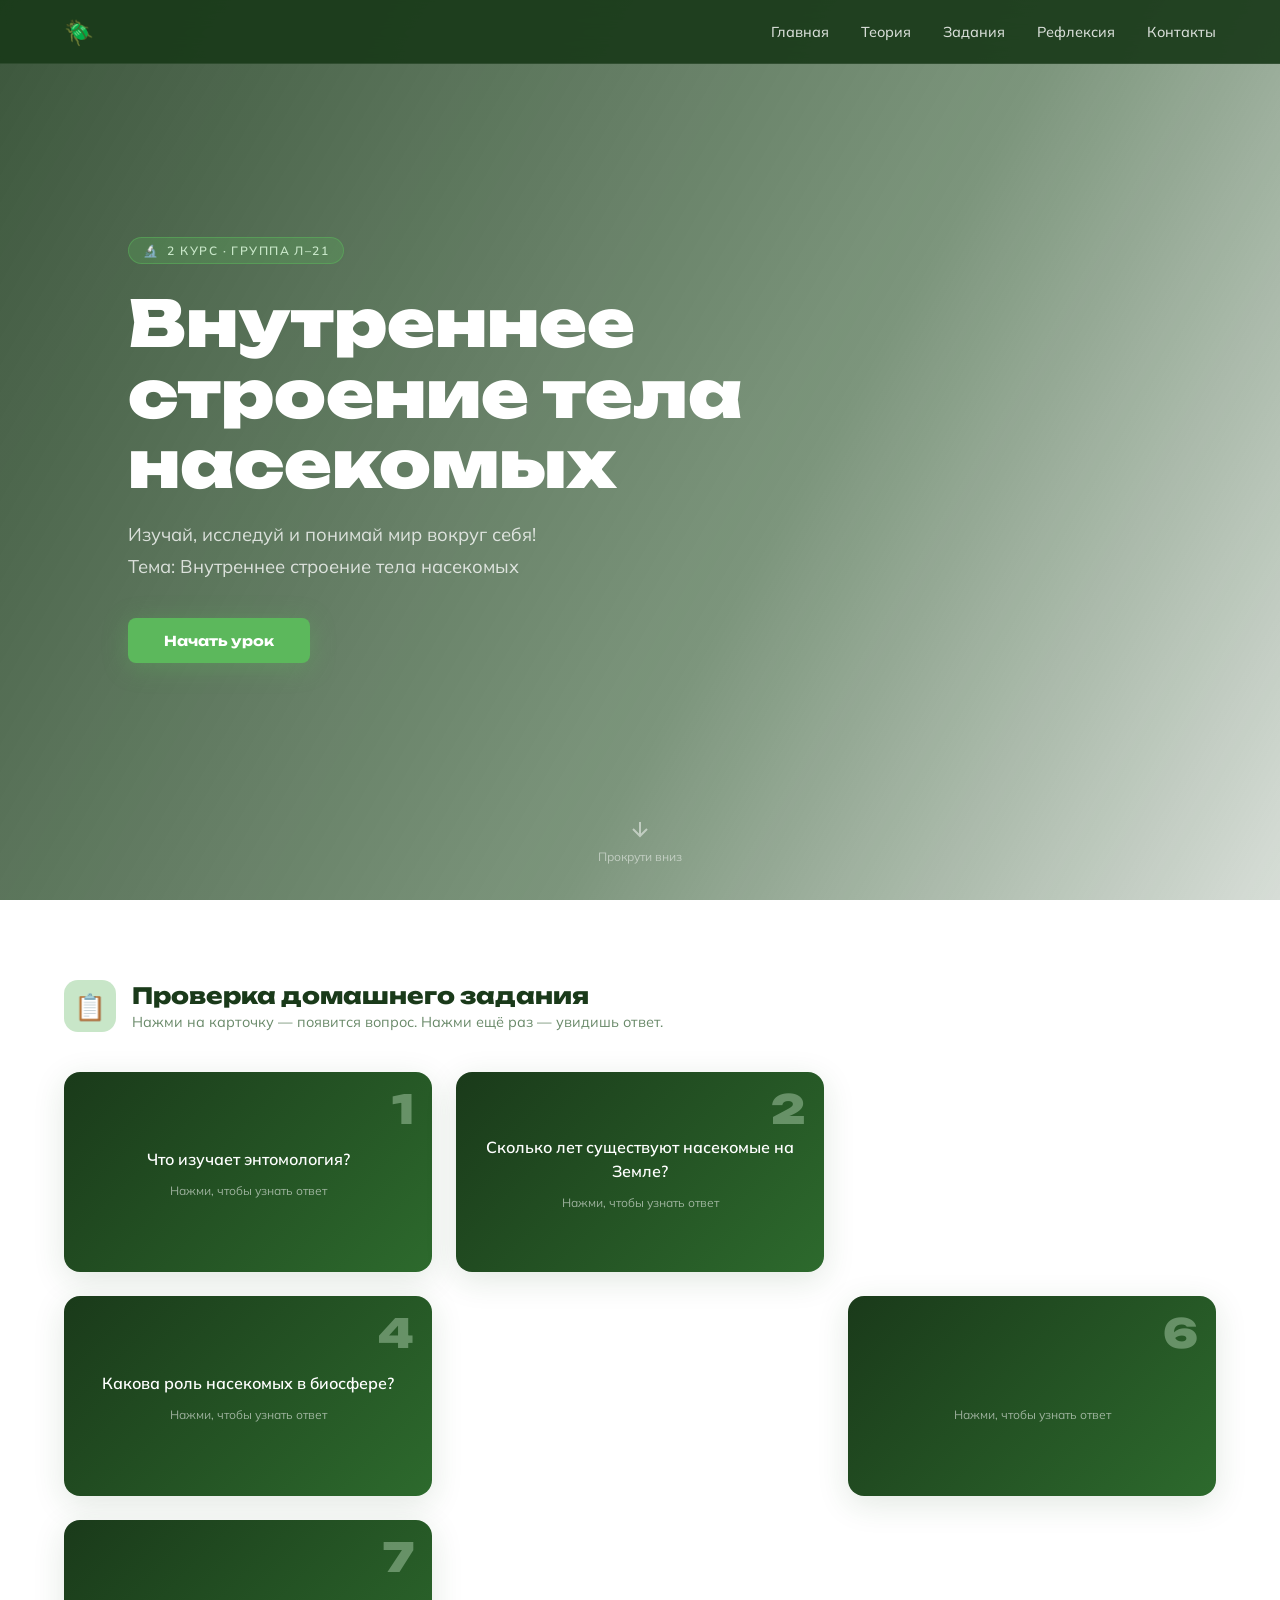
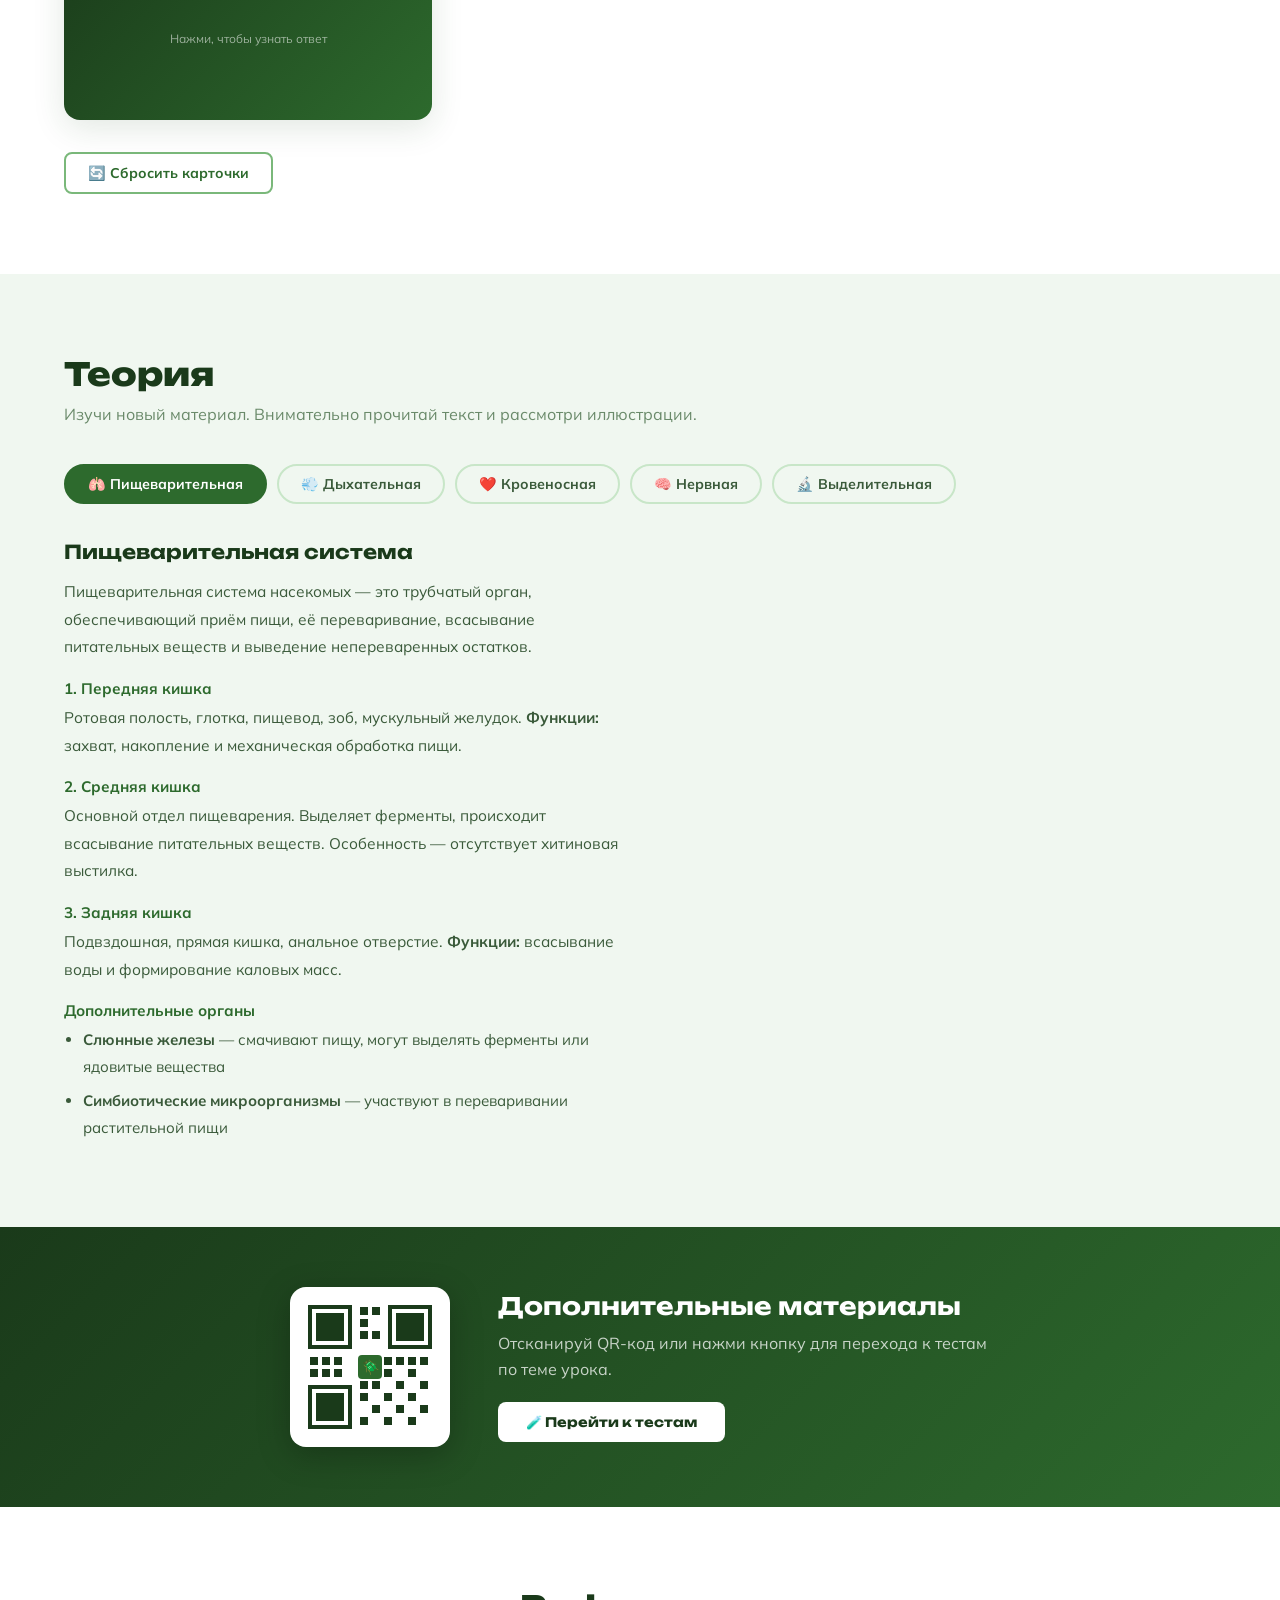
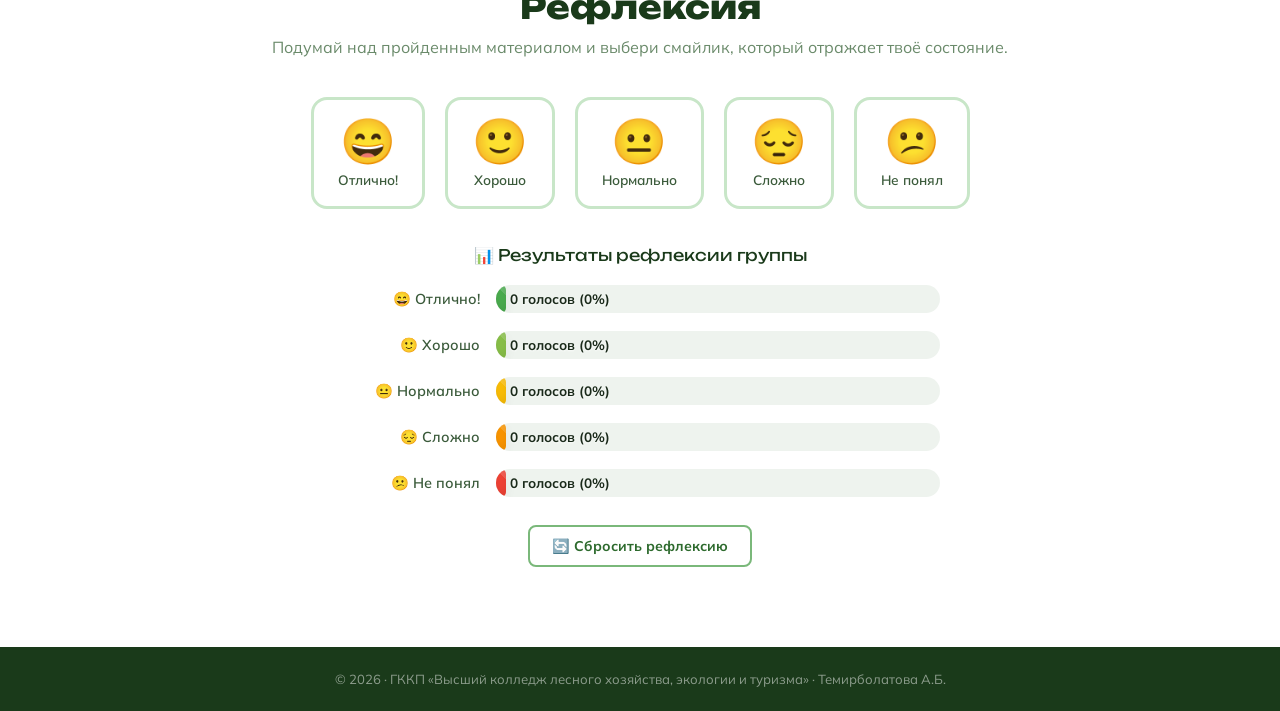
==== index.html @ acc8b186 "Update index.html" ====
<!DOCTYPE html>
<html lang="ru">
<head>
<meta charset="UTF-8">
<meta name="viewport" content="width=device-width, initial-scale=1.0">
<title>Биология — Внутреннее строение тела насекомых</title>
<link href="https://fonts.googleapis.com/css2?family=Unbounded:wght@400;600;700;900&family=Mulish:wght@300;400;500;600&display=swap" rel="stylesheet">
<style>
  :root {
    --green-dark: #1a3a1a;
    --green-main: #2d6a2d;
    --green-mid: #4a8c4a;
    --green-light: #7ab87a;
    --green-pale: #c8e6c8;
    --green-bg: #f0f7f0;
    --accent: #5cb85c;
    --text-dark: #1a2a1a;
    --text-mid: #3a5a3a;
    --text-light: #6a8a6a;
    --white: #fff;
    --card-shadow: 0 8px 32px rgba(30,80,30,0.13);
  }
  * { box-sizing: border-box; margin: 0; padding: 0; }
  html { scroll-behavior: smooth; }
  body { font-family: 'Mulish', sans-serif; background: var(--green-bg); color: var(--text-dark); overflow-x: hidden; }

  /* ===== NAV ===== */
  nav {
    position: fixed; top: 0; left: 0; right: 0; z-index: 1000;
    display: flex; align-items: center; justify-content: space-between;
    padding: 0 5vw; height: 64px;
    background: rgba(26,58,26,0.92); backdrop-filter: blur(12px);
    border-bottom: 1px solid rgba(255,255,255,0.08);
  }
  .nav-logo { display: flex; align-items: center; gap: 10px; color: var(--white); font-family: 'Unbounded', sans-serif; font-size: 1rem; font-weight: 700; text-decoration: none; }
  .nav-logo span { font-size: 1.5rem; }
  .nav-links { display: flex; gap: 2rem; }
  .nav-links a { color: rgba(255,255,255,0.82); font-size: 0.9rem; text-decoration: none; font-weight: 500; transition: color .2s; }
  .nav-links a:hover { color: var(--green-pale); }

  /* ===== HERO with VIDEO ===== */
  .hero {
    position: relative; min-height: 100vh; display: flex; align-items: center; justify-content: flex-start;
    overflow: hidden; padding: 0 10vw;
  }
  .hero-video { position: absolute; inset: 0; width: 100%; height: 100%; object-fit: cover; z-index: 0; }
  .hero-overlay {
    position: absolute; inset: 0; z-index: 1;
    background: linear-gradient(120deg, rgba(20,50,20,0.82) 0%, rgba(30,70,30,0.55) 60%, rgba(0,0,0,0.1) 100%);
  }
  .hero-content { position: relative; z-index: 2; max-width: 680px; animation: fadeUp .9s ease both; }
  .hero-badge {
    display: inline-flex; align-items: center; gap: 8px;
    background: rgba(92,184,92,0.25); border: 1px solid rgba(92,184,92,0.5);
    color: var(--green-pale); font-size: 0.75rem; font-weight: 600; letter-spacing: .12em; text-transform: uppercase;
    padding: 5px 14px; border-radius: 50px; margin-bottom: 24px;
  }
  .hero h1 { font-family: 'Unbounded', sans-serif; font-size: clamp(2rem,5vw,4rem); font-weight: 900; color: #fff; line-height: 1.1; margin-bottom: 20px; }
  .hero p { font-size: 1.15rem; color: rgba(255,255,255,0.78); margin-bottom: 36px; line-height: 1.7; }
  .btn-primary {
    display: inline-block; padding: 14px 36px; background: var(--accent); color: #fff;
    font-family: 'Unbounded', sans-serif; font-size: 0.85rem; font-weight: 700; border-radius: 8px;
    text-decoration: none; transition: background .2s, transform .15s, box-shadow .2s;
    box-shadow: 0 4px 24px rgba(92,184,92,0.35);
  }
  .btn-primary:hover { background: var(--green-mid); transform: translateY(-2px); box-shadow: 0 8px 32px rgba(92,184,92,0.45); }

  /* hero scroll hint */
  .scroll-hint {
    position: absolute; bottom: 36px; left: 50%; transform: translateX(-50%); z-index: 2;
    display: flex; flex-direction: column; align-items: center; gap: 8px; color: rgba(255,255,255,0.5); font-size: 0.75rem;
    animation: bounce 2s infinite;
  }
  .scroll-hint svg { width: 24px; height: 24px; }

  /* ===== SECTIONS GENERAL ===== */
  section { padding: 80px 5vw; }
  .section-title { font-family: 'Unbounded', sans-serif; font-size: clamp(1.4rem,3vw,2rem); font-weight: 800; color: var(--green-dark); margin-bottom: 10px; }
  .section-subtitle { color: var(--text-light); font-size: 1rem; margin-bottom: 40px; }

  /* ===== DZ SECTION ===== */
  #dz { background: #fff; }
  .dz-header { display: flex; align-items: center; gap: 16px; margin-bottom: 40px; }
  .dz-icon { width: 52px; height: 52px; background: var(--green-pale); border-radius: 14px; display: flex; align-items: center; justify-content: center; font-size: 1.6rem; }
  .dz-meta { }
  .dz-meta h2 { font-family: 'Unbounded', sans-serif; font-size: 1.4rem; font-weight: 800; color: var(--green-dark); }
  .dz-meta p { color: var(--text-light); font-size: 0.9rem; margin-top: 4px; }

  .cards-grid { display: grid; grid-template-columns: repeat(auto-fill, minmax(300px, 1fr)); gap: 24px; margin-bottom: 32px; }
  .flip-card { height: 200px; perspective: 1200px; cursor: pointer; }
  .flip-card-inner {
    position: relative; width: 100%; height: 100%; transition: transform .55s cubic-bezier(.4,2,.5,1);
    transform-style: preserve-3d;
  }
  .flip-card.flipped .flip-card-inner { transform: rotateY(180deg); }
  .flip-face, .flip-back {
    position: absolute; inset: 0; backface-visibility: hidden; border-radius: 16px;
    display: flex; flex-direction: column; justify-content: center; align-items: center;
    padding: 24px; text-align: center; box-shadow: var(--card-shadow);
  }
  .flip-face { background: linear-gradient(135deg, var(--green-dark) 0%, var(--green-main) 100%); color: #fff; }
  .flip-face .q-num { font-family: 'Unbounded', sans-serif; font-size: 2.5rem; font-weight: 900; color: var(--green-pale); opacity: .4; position: absolute; top: 12px; right: 18px; }
  .flip-face .q-text { font-size: 1rem; font-weight: 600; line-height: 1.5; position: relative; z-index: 1; }
  .flip-face .hint { margin-top: 12px; font-size: 0.75rem; color: rgba(255,255,255,.55); }
  .flip-back { background: var(--green-pale); color: var(--green-dark); transform: rotateY(180deg); }
  .flip-back .a-label { font-size: 0.72rem; text-transform: uppercase; letter-spacing: .1em; font-weight: 700; color: var(--green-mid); margin-bottom: 8px; }
  .flip-back .a-text { font-size: 0.92rem; line-height: 1.6; }

  .dz-controls { display: flex; gap: 12px; }
  .btn-reset {
    display: inline-flex; align-items: center; gap: 8px; padding: 10px 22px;
    background: transparent; border: 2px solid var(--green-light); color: var(--green-main);
    border-radius: 8px; font-family: 'Mulish', sans-serif; font-size: 0.88rem; font-weight: 700;
    cursor: pointer; transition: background .2s, color .2s;
  }
  .btn-reset:hover { background: var(--green-pale); }

  /* ===== THEORY SECTION ===== */
  #theory { background: var(--green-bg); }
  .tabs-row { display: flex; flex-wrap: wrap; gap: 10px; margin-bottom: 36px; }
  .tab-btn {
    padding: 9px 22px; border: 2px solid var(--green-pale); border-radius: 50px;
    background: transparent; font-family: 'Mulish', sans-serif; font-size: 0.88rem; font-weight: 700;
    color: var(--text-mid); cursor: pointer; transition: all .2s;
  }
  .tab-btn.active, .tab-btn:hover { background: var(--green-main); border-color: var(--green-main); color: #fff; }

  .tab-panel { display: none; animation: fadeUp .4s ease both; }
  .tab-panel.active { display: grid; grid-template-columns: 1fr 1fr; gap: 40px; align-items: start; }
  .tab-text h3 { font-family: 'Unbounded', sans-serif; font-size: 1.2rem; color: var(--green-dark); margin-bottom: 14px; }
  .tab-text p { font-size: 0.96rem; line-height: 1.8; color: var(--text-mid); margin-bottom: 14px; }
  .tab-text ul { padding-left: 1.2em; }
  .tab-text li { font-size: 0.94rem; line-height: 1.8; color: var(--text-mid); margin-bottom: 6px; }
  .tab-text .sub-section { margin-top: 18px; }
  .tab-text .sub-section h4 { font-weight: 700; color: var(--green-main); margin-bottom: 6px; font-size: 0.95rem; }
  .tab-media { display: flex; flex-direction: column; gap: 16px; }
  .tab-media img {
    width: 100%; border-radius: 14px; box-shadow: var(--card-shadow);
    object-fit: cover; transition: transform .3s;
  }
  .tab-media img:hover { transform: scale(1.02); }
  .tab-media video { width: 100%; border-radius: 14px; box-shadow: var(--card-shadow); }

  @media (max-width: 768px) {
    .tab-panel.active { grid-template-columns: 1fr; }
    .nav-links { display: none; }
  }

  /* ===== QR SECTION ===== */
  #qr-section {
    background: linear-gradient(135deg, var(--green-dark) 0%, var(--green-main) 100%);
    padding: 60px 5vw;
  }
  .qr-inner { display: flex; align-items: center; gap: 48px; max-width: 700px; margin: 0 auto; }
  .qr-box {
    width: 160px; height: 160px; background: #fff; border-radius: 16px;
    display: flex; align-items: center; justify-content: center; flex-shrink: 0;
    box-shadow: 0 8px 32px rgba(0,0,0,0.25);
  }
  .qr-box img { width: 140px; height: 140px; }
  .qr-content h2 { font-family: 'Unbounded', sans-serif; font-size: 1.5rem; color: #fff; margin-bottom: 10px; }
  .qr-content p { color: rgba(255,255,255,.75); margin-bottom: 20px; line-height: 1.6; }
  .btn-white {
    display: inline-flex; align-items: center; gap: 8px; padding: 12px 28px;
    background: #fff; color: var(--green-dark); border-radius: 8px;
    font-family: 'Unbounded', sans-serif; font-size: 0.82rem; font-weight: 700;
    text-decoration: none; transition: background .2s, transform .15s;
  }
  .btn-white:hover { background: var(--green-pale); transform: translateY(-2px); }

  /* ===== REFLECTION ===== */
  #reflection { background: #fff; text-align: center; }
  .emoji-row { display: flex; justify-content: center; gap: 20px; flex-wrap: wrap; margin: 32px 0; }
  .emoji-btn {
    display: flex; flex-direction: column; align-items: center; gap: 8px;
    background: transparent; border: 3px solid var(--green-pale); border-radius: 16px;
    padding: 18px 24px; cursor: pointer; transition: all .22s;
    font-family: 'Mulish', sans-serif; font-size: 0.85rem; color: var(--text-mid); font-weight: 600;
  }
  .emoji-btn .emoji { font-size: 2.8rem; line-height: 1; transition: transform .2s; }
  .emoji-btn:hover { border-color: var(--green-mid); background: var(--green-bg); }
  .emoji-btn:hover .emoji { transform: scale(1.2) rotate(-5deg); }
  .emoji-btn.selected { border-color: var(--green-main); background: var(--green-pale); color: var(--green-dark); }
  .emoji-btn.selected .emoji { transform: scale(1.3); animation: pop .3s ease; }

  .reflection-chart { margin: 36px auto 0; max-width: 600px; }
  .chart-title { font-family: 'Unbounded', sans-serif; font-size: 1rem; color: var(--green-dark); margin-bottom: 20px; }
  .bar-row { display: flex; align-items: center; gap: 12px; margin-bottom: 14px; }
  .bar-label { width: 130px; text-align: right; font-size: 0.85rem; color: var(--text-mid); flex-shrink: 0; }
  .bar-track { flex: 1; background: var(--green-bg); border-radius: 50px; height: 22px; overflow: hidden; }
  .bar-fill { height: 100%; border-radius: 50px; transition: width .6s cubic-bezier(.4,2,.5,1); display: flex; align-items: center; justify-content: flex-end; padding-right: 10px; }
  .bar-fill span { font-size: 0.75rem; font-weight: 700; color: #fff; }
  .reflection-controls { display: flex; justify-content: center; gap: 12px; margin-top: 28px; }

  /* ===== АНИМИРОВАННАЯ И ЧИТАЕМАЯ ШКАЛА ===== */
  .bar-row { 
    display: flex; 
    align-items: center; 
    gap: 16px; 
    margin-bottom: 18px; 
  }
  .bar-label { 
    width: 140px; 
    text-align: right; 
    font-size: 0.9rem; 
    color: var(--text-mid); 
    font-weight: 600; 
    flex-shrink: 0; 
  }
  .bar-track { 
    flex: 1; 
    background: rgba(45, 106, 45, 0.08); 
    border-radius: 50px; 
    height: 28px; 
    position: relative;
    display: flex;
    align-items: center;
  }
  .bar-fill { 
    height: 100%; 
    border-radius: 50px; 
    /* Плавное нарастание шкалы при голосовании */
    transition: width 0.8s cubic-bezier(0.25, 1, 0.5, 1); 
    display: flex; 
    align-items: center; 
    justify-content: flex-end; 
    position: relative;
    /* Красивый эффект бегущей сияющей волны */
    background-image: linear-gradient(
      45deg, 
      rgba(255,255,255,0.15) 25%, 
      transparent 25%, 
      transparent 50%, 
      rgba(255,255,255,0.15) 50%, 
      rgba(255,255,255,0.15) 75%, 
      transparent 75%, 
      transparent
    );
    background-size: 40px 40px;
    animation: move-stripes 2s linear infinite;
    box-shadow: inset 0 -4px 10px rgba(0,0,0,0.1), 0 4px 12px rgba(0,0,0,0.05);
  }
  
  /* Текст теперь позиционируется поверх шкалы, гарантируя 100% читаемость */
  .bar-text {
    position: absolute;
    left: 14px;
    font-size: 0.85rem;
    font-weight: 700;
    color: var(--text-dark);
    pointer-events: none;
    white-space: nowrap;
    z-index: 5;
    text-shadow: 0 1px 2px rgba(255, 255, 255, 0.8);
    display: flex;
    align-items: center;
  }
  /* ===== ANIMATIONS ===== */
  @keyframes fadeUp { from { opacity: 0; transform: translateY(28px); } to { opacity: 1; transform: none; } }
  @keyframes bounce { 0%,100% { transform: translateX(-50%) translateY(0); } 50% { transform: translateX(-50%) translateY(-10px); } }
  @keyframes pop { 0% { transform: scale(1); } 50% { transform: scale(1.5); } 100% { transform: scale(1.3); } }

  @keyframes move-stripes {
    from { background-position: 0 0; }
    to { background-position: 40px 0; }
  }
  /* ===== FOOTER ===== */
  footer {
    background: var(--green-dark); color: rgba(255,255,255,.5);
    text-align: center; padding: 24px; font-size: 0.82rem;
  }
</style>
</head>
<body>

<!-- NAV -->
<nav>
  <a class="nav-logo" href="#"><span>🪲</span></a>
  <div class="nav-links">
    <a href="#hero">Главная</a>
    <a href="#theory">Теория</a>
    <a href="#dz">Задания</a>
    <a href="#reflection">Рефлексия</a>
    <a href="#">Контакты</a>
  </div>
</nav>

<!-- HERO -->
<section class="hero" id="hero">
  <!-- Background video: free CC0 nature/insect video from Pexels embed fallback using a gradient if missing -->
  <video class="hero-video" autoplay muted loop playsinline poster="">
    <source src="1.mp4" type="video/mp4">
  </video>
  <div class="hero-overlay"></div>
  <div class="hero-content">
    <div class="hero-badge"><span>🔬</span>2 курс · Группа Л–21</div>
    <h1>Внутреннее строение тела насекомых</h1>
    <p>Изучай, исследуй и понимай мир вокруг себя!<br>Тема: Внутреннее строение тела насекомых</p>
    <a class="btn-primary" href="#dz">Начать урок</a>
  </div>
  <div class="scroll-hint">
    <svg viewBox="0 0 24 24" fill="none" stroke="currentColor" stroke-width="2"><path d="M12 5v14M5 12l7 7 7-7"/></svg>
    Прокрути вниз
  </div>
</section>

<!-- DZ -->
<section id="dz">
  <div class="dz-header">
    <div class="dz-icon">📋</div>
    <div class="dz-meta">
      <h2>Проверка домашнего задания</h2>
      <p>Нажми на карточку — появится вопрос. Нажми ещё раз — увидишь ответ.</p>
    </div>
  </div>
  <div class="cards-grid" id="cards-grid"></div>
  <div class="dz-controls">
    <button class="btn-reset" onclick="resetCards()">🔄 Сбросить карточки</button>
  </div>
</section>

<!-- THEORY -->
<section id="theory">
  <div class="section-title">Теория</div>
  <div class="section-subtitle">Изучи новый материал. Внимательно прочитай текст и рассмотри иллюстрации.</div>
  <div class="tabs-row" id="tabs-row"></div>
  <div id="tab-panels"></div>
</section>

<!-- QR -->
<section id="qr-section">
  <div class="qr-inner">
    <div class="qr-box">
      <!-- QR code pointing to test.html — generated as SVG inline -->
      <svg width="140" height="140" viewBox="0 0 140 140" xmlns="http://www.w3.org/2000/svg">
        <!-- Simple decorative QR placeholder; replace src with actual QR if needed -->
        <rect width="140" height="140" fill="white"/>
        <!-- Position detection patterns -->
        <rect x="10" y="10" width="40" height="40" fill="none" stroke="#1a3a1a" stroke-width="4"/>
        <rect x="16" y="16" width="28" height="28" fill="#1a3a1a"/>
        <rect x="90" y="10" width="40" height="40" fill="none" stroke="#1a3a1a" stroke-width="4"/>
        <rect x="96" y="16" width="28" height="28" fill="#1a3a1a"/>
        <rect x="10" y="90" width="40" height="40" fill="none" stroke="#1a3a1a" stroke-width="4"/>
        <rect x="16" y="96" width="28" height="28" fill="#1a3a1a"/>
        <!-- Data modules (simplified pattern) -->
        <g fill="#1a3a1a">
          <rect x="60" y="10" width="8" height="8"/><rect x="72" y="10" width="8" height="8"/>
          <rect x="60" y="22" width="8" height="8"/><rect x="60" y="34" width="8" height="8"/>
          <rect x="72" y="34" width="8" height="8"/>
          <rect x="10" y="60" width="8" height="8"/><rect x="22" y="60" width="8" height="8"/>
          <rect x="34" y="60" width="8" height="8"/><rect x="10" y="72" width="8" height="8"/>
          <rect x="34" y="72" width="8" height="8"/><rect x="22" y="72" width="8" height="8"/>
          <rect x="60" y="60" width="8" height="8"/><rect x="72" y="60" width="8" height="8"/>
          <rect x="84" y="60" width="8" height="8"/><rect x="96" y="60" width="8" height="8"/>
          <rect x="108" y="60" width="8" height="8"/><rect x="120" y="60" width="8" height="8"/>
          <rect x="60" y="72" width="8" height="8"/><rect x="84" y="72" width="8" height="8"/>
          <rect x="108" y="72" width="8" height="8"/><rect x="60" y="84" width="8" height="8"/>
          <rect x="72" y="84" width="8" height="8"/><rect x="96" y="84" width="8" height="8"/>
          <rect x="120" y="84" width="8" height="8"/><rect x="60" y="96" width="8" height="8"/>
          <rect x="84" y="96" width="8" height="8"/><rect x="108" y="96" width="8" height="8"/>
          <rect x="72" y="108" width="8" height="8"/><rect x="96" y="108" width="8" height="8"/>
          <rect x="120" y="108" width="8" height="8"/><rect x="60" y="120" width="8" height="8"/>
          <rect x="84" y="120" width="8" height="8"/><rect x="108" y="120" width="8" height="8"/>
        </g>
        <!-- Center logo -->
        <rect x="58" y="58" width="24" height="24" rx="4" fill="#2d6a2d"/>
        <text x="70" y="75" font-size="14" text-anchor="middle" fill="white">🪲</text>
      </svg>
    </div>
    <div class="qr-content">
      <h2>Дополнительные материалы</h2>
      <p>Отсканируй QR-код или нажми кнопку для перехода к тестам по теме урока.</p>
      <a class="btn-white" href="test.html">🧪 Перейти к тестам</a>
    </div>
  </div>
</section>

<!-- REFLECTION -->
<section id="reflection">
  <div class="section-title">Рефлексия</div>
  <div class="section-subtitle">Подумай над пройденным материалом и выбери смайлик, который отражает твоё состояние.</div>
  <div class="emoji-row" id="emoji-row"></div>
  <div class="reflection-chart" id="chart-block">
    <div class="chart-title">📊 Результаты рефлексии группы</div>
    <div id="bars-container"></div>
  </div>
  <div class="reflection-controls">
    <button class="btn-reset" onclick="resetReflection()">🔄 Сбросить рефлексию</button>
  </div>
</section>

<footer>© 2026 · ГККП «Высший колледж лесного хозяйства, экологии и туризма» · Темирболатова А.Б.</footer>

<script>
// ================= DZ CARDS =================
const questions = [
  { q: "Что изучает энтомология?", a: "Раздел биологии, который изучает насекомых — их строение, развитие, поведение, разнообразие, роль в природе и влияние на человека." },
  { q: "Сколько лет существуют насекомые на Земле?", a: "Около 300–400 миллионов лет. Они появились ещё в девонском периоде, задолго до динозавров." },
  { q: "В каких условиях способны жить насекомые?", a: "На суше, в почве, в воде и даже в экстремальных климатических условиях — они крайне адаптивны." },
  { q: "Какова роль насекомых в биосфере?", a: "Насекомые участвуют в опылении растений, круговороте веществ и пищевых цепях." },
  { q: "Что изучает морфология насекомых?", a: "Строение и расположение органов тела насекомых." },
  { q: "Что изучает анатомия насекомых?", a: "Внутреннее строение насекомых, их органы и системы органов." },
  { q: "Что изучает физиология насекомых?", a: "Функции органов и систем органов, а также процессы жизнедеятельности насекомых." },
];

function initCards() {
  const grid = document.getElementById('cards-grid');
  const saved = JSON.parse(localStorage.getItem('dz_flipped') || '[]');
  grid.innerHTML = '';
  questions.forEach((item, i) => {
    const isFlipped = saved.includes(i);
    const card = document.createElement('div');
    card.className = 'flip-card' + (isFlipped ? ' flipped' : '');
    card.innerHTML = `
      <div class="flip-card-inner">
        <div class="flip-face">
          <span class="q-num">${i+1}</span>
          <div class="q-text">${item.q}</div>
          <div class="hint">Нажми, чтобы узнать ответ</div>
        </div>
        <div class="flip-back">
          <div class="a-label">Ответ</div>
          <div class="a-text">${item.a}</div>
        </div>
      </div>`;
    card.addEventListener('click', () => {
      card.classList.toggle('flipped');
      const flipped = [...document.querySelectorAll('.flip-card.flipped')].map(c => [...document.querySelectorAll('.flip-card')].indexOf(c));
      localStorage.setItem('dz_flipped', JSON.stringify(flipped));
    });
    grid.appendChild(card);
  });
}
function resetCards() {
  localStorage.removeItem('dz_flipped');
  initCards();
}
initCards();

// ================= THEORY TABS =================
const tabs = [
  {
    label: "Пищеварительная",
    icon: "🫁",
    text: `<h3>Пищеварительная система</h3>
    <p>Пищеварительная система насекомых — это трубчатый орган, обеспечивающий приём пищи, её переваривание, всасывание питательных веществ и выведение непереваренных остатков.</p>
    <div class="sub-section"><h4>1. Передняя кишка</h4><p>Ротовая полость, глотка, пищевод, зоб, мускульный желудок. <strong>Функции:</strong> захват, накопление и механическая обработка пищи.</p></div>
    <div class="sub-section"><h4>2. Средняя кишка</h4><p>Основной отдел пищеварения. Выделяет ферменты, происходит всасывание питательных веществ. Особенность — отсутствует хитиновая выстилка.</p></div>
    <div class="sub-section"><h4>3. Задняя кишка</h4><p>Подвздошная, прямая кишка, анальное отверстие. <strong>Функции:</strong> всасывание воды и формирование каловых масс.</p></div>
    <div class="sub-section"><h4>Дополнительные органы</h4><ul><li><strong>Слюнные железы</strong> — смачивают пищу, могут выделять ферменты или ядовитые вещества</li><li><strong>Симбиотические микроорганизмы</strong> — участвуют в переваривании растительной пищи</li></ul></div>`,
    img: "2.jpeg"
  },
  {
    label: "Дыхательная",
    icon: "💨",
    text: `<h3>Дыхательная система</h3>
    <p>Насекомые дышат с помощью <strong>трахейной системы</strong>, которая обеспечивает прямую доставку кислорода к органам и тканям, минуя кровеносную систему.</p>
    <div class="sub-section"><h4>Строение</h4><ul><li><strong>Дыхальца (стигмы)</strong> — отверстия на боках грудных и брюшных сегментов</li><li><strong>Трахеи</strong> — разветвлённые трубочки, выстланные хитином</li><li><strong>Трахеолы</strong> — мельчайшие ответвления, контактирующие с клетками</li></ul></div>
    <div class="sub-section"><h4>Особенности</h4><ul><li>Кровеносная система не участвует в переносе кислорода</li><li>Высокая эффективность газообмена</li><li>Экономия воды (дыхальца могут закрываться)</li><li>Приспособленность к наземному образу жизни</li></ul></div>`,
    img: "2.2.jpeg"
  },
  {
    label: "Кровеносная",
    icon: "❤️",
    text: `<h3>Кровеносная система</h3>
    <p>Кровеносная система насекомых <strong>незамкнутая</strong>. Она выполняет перенос питательных веществ, гормонов и продуктов обмена, но <strong>не участвует в доставке кислорода</strong> — за дыхание отвечает трахейная система.</p>
    <div class="sub-section"><h4>Строение</h4><ul><li><strong>Сердце</strong> — продольный спинной сосуд, разделённый на камеры с клапанами</li><li><strong>Аорта</strong> — продолжение сердца; обеспечивает движение гемолимфы к головным органам</li><li><strong>Гемолимфа</strong> — аналог крови; переносит питательные вещества, гормоны, продукты обмена, участвует в иммунной защите</li></ul></div>
    <div class="sub-section"><h4>Значение</h4><p>Обеспечивает питание клеток, участвует в терморегуляции и иммунной защите.</p></div>`,
    img: "2.3.jpeg",
    videoUrl: null
  },
  {
    label: "Нервная",
    icon: "🧠",
    text: `<h3>Нервная система</h3>
    <p>Нервная система насекомых обеспечивает связь организма с окружающей средой, координацию движений и регуляцию работы внутренних органов. Имеет <strong>узловой (ганглионарный) тип</strong>.</p>
    <div class="sub-section"><h4>1. ЦНС</h4><ul><li><strong>Надглоточный ганглий (мозг)</strong> — регулирует органы чувств и сложные формы поведения</li><li><strong>Подглоточный ганглий</strong> — управляет ротовым аппаратом</li><li><strong>Брюшная нервная цепочка</strong> — система ганглиев, контролирующих движения</li></ul></div>
    <div class="sub-section"><h4>2. Периферическая НС</h4><p>Нервы, отходящие от ганглиев; связывает ЦНС с органами и мышцами.</p></div>
    <div class="sub-section"><h4>3. Висцеральная НС</h4><p>Регулирует деятельность внутренних органов; обеспечивает автоматические реакции.</p></div>`,
    img: "2.4.jpeg"
  },
  {
    label: "Выделительная",
    icon: "🔬",
    text: `<h3>Выделительная система</h3>
    <p>Обеспечивает <strong>удаление продуктов обмена веществ</strong>, поддержание водно-солевого баланса и приспособление к наземному образу жизни.</p>
    <div class="sub-section"><h4>Мальпигиевы сосуды</h4><ul><li>Тонкие трубочки, впадающие в задний отдел кишечника</li><li>Погружены в полость тела и омываются гемолимфой</li><li>Основной орган выделения</li></ul></div>
    <div class="sub-section"><h4>Жировое тело / задняя кишка</h4><ul><li>Участвует в обратном всасывании воды и солей</li><li>Способствует образованию сухих экскрементов</li></ul></div>
    <div class="sub-section"><h4>Механизм</h4><p>Продукты обмена (в основном <strong>мочевая кислота</strong>) поступают из гемолимфы в мальпигиевы сосуды, далее попадают в кишечник и выводятся наружу. Вода частично возвращается в организм.</p></div>`,
    img: "2.5.jpeg"
  },
];

function initTabs() {
  const row = document.getElementById('tabs-row');
  const panels = document.getElementById('tab-panels');
  tabs.forEach((tab, i) => {
    const btn = document.createElement('button');
    btn.className = 'tab-btn' + (i === 0 ? ' active' : '');
    btn.textContent = tab.icon + ' ' + tab.label;
    btn.onclick = () => {
      document.querySelectorAll('.tab-btn').forEach(b => b.classList.remove('active'));
      document.querySelectorAll('.tab-panel').forEach(p => p.classList.remove('active'));
      btn.classList.add('active');
      document.getElementById('panel-' + i).classList.add('active');
    };
    row.appendChild(btn);

    const panel = document.createElement('div');
    panel.className = 'tab-panel' + (i === 0 ? ' active' : '');
    panel.id = 'panel-' + i;
    const imgEl = tab.img ? `<img src="${tab.img}" alt="${tab.label}" onerror="this.style.display='none'">` : '';
    const videoEl = tab.videoUrl ? `<video src="${tab.videoUrl}" controls style="width:100%;border-radius:14px;margin-top:12px;"></video>` : '';
    panel.innerHTML = `
      <div class="tab-text">${tab.text}</div>
      <div class="tab-media">${imgEl}${videoEl}</div>`;
    panels.appendChild(panel);
  });
}
initTabs();

// ================= MULTI-USER REFLECTION (ОБНОВЛЕННАЯ) =================
const emojis = [
  { em: "😄", label: "Отлично!", key: "excellent", color: "#4caf50" },
  { em: "🙂", label: "Хорошо", key: "good", color: "#8bc34a" },
  { em: "😐", label: "Нормально", key: "ok", color: "#ffc107" },
  { em: "😔", label: "Сложно", key: "hard", color: "#ff9800" },
  { em: "😕", label: "Не понял", key: "confused", color: "#f44336" },
];

function getReflectionData() {
  return JSON.parse(localStorage.getItem('reflection_data') || '{}');
}
function saveReflectionData(data) {
  localStorage.setItem('reflection_data', JSON.stringify(data));
}

function initReflection() {
  const row = document.getElementById('emoji-row');
  row.innerHTML = '';
  
  emojis.forEach(e => {
    const btn = document.createElement('button');
    btn.className = 'emoji-btn';
    btn.innerHTML = `<span class="emoji">${e.em}</span>${e.label}`;
    
    btn.onclick = () => {
      const d = getReflectionData();
      // Просто добавляем +1 к выбранному смайлику (накопительный эффект для всей группы)
      d[e.key] = (d[e.key] || 0) + 1;
      saveReflectionData(d);
      
      // Кратковременная анимация «вспышки» для подтверждения клика
      btn.classList.add('selected');
      setTimeout(() => {
        btn.classList.remove('selected');
      }, 400);
      
      renderBars();
    };
    row.appendChild(btn);
  });
  renderBars();
}

function renderBars() {
  const data = getReflectionData();
  const total = emojis.reduce((s, e) => s + (data[e.key] || 0), 0);
  const container = document.getElementById('bars-container');
  container.innerHTML = '';
  
  emojis.forEach(e => {
    const count = data[e.key] || 0;
    const pct = total > 0 ? Math.round(count / total * 100) : 0;
    
    const row = document.createElement('div');
    row.className = 'bar-row';
    
    // Формируем текст ответа
    let textContent = '';
    if (count > 0) {
      textContent = `${count} ${pluralize(count, ['студент', 'студента', 'студентов'])} (${pct}%)`;
    } else {
      textContent = '0 голосов (0%)';
    }

    row.innerHTML = `
      <div class="bar-label">${e.em} ${e.label}</div>
      <div class="bar-track">
        <div class="bar-text">${textContent}</div>
        <div class="bar-fill" style="width:${pct}%; background-color:${e.color};"></div>
      </div>`;
    container.appendChild(row);
  });
}

// Вспомогательная функция для красивого склонения слова "студент"
function pluralize(number, titles) {
  const cases = [2, 0, 1, 1, 1, 2];
  return titles[(number % 100 > 4 && number % 100 < 20) ? 2 : cases[(number % 10 < 5) ? number % 10 : 5]];
}

function resetReflection() {
  if (confirm("Вы действительно хотите сбросить все результаты голосования группы?")) {
    localStorage.removeItem('reflection_data');
    initReflection();
  }
}

initReflection();
</script>
</body>
</html>
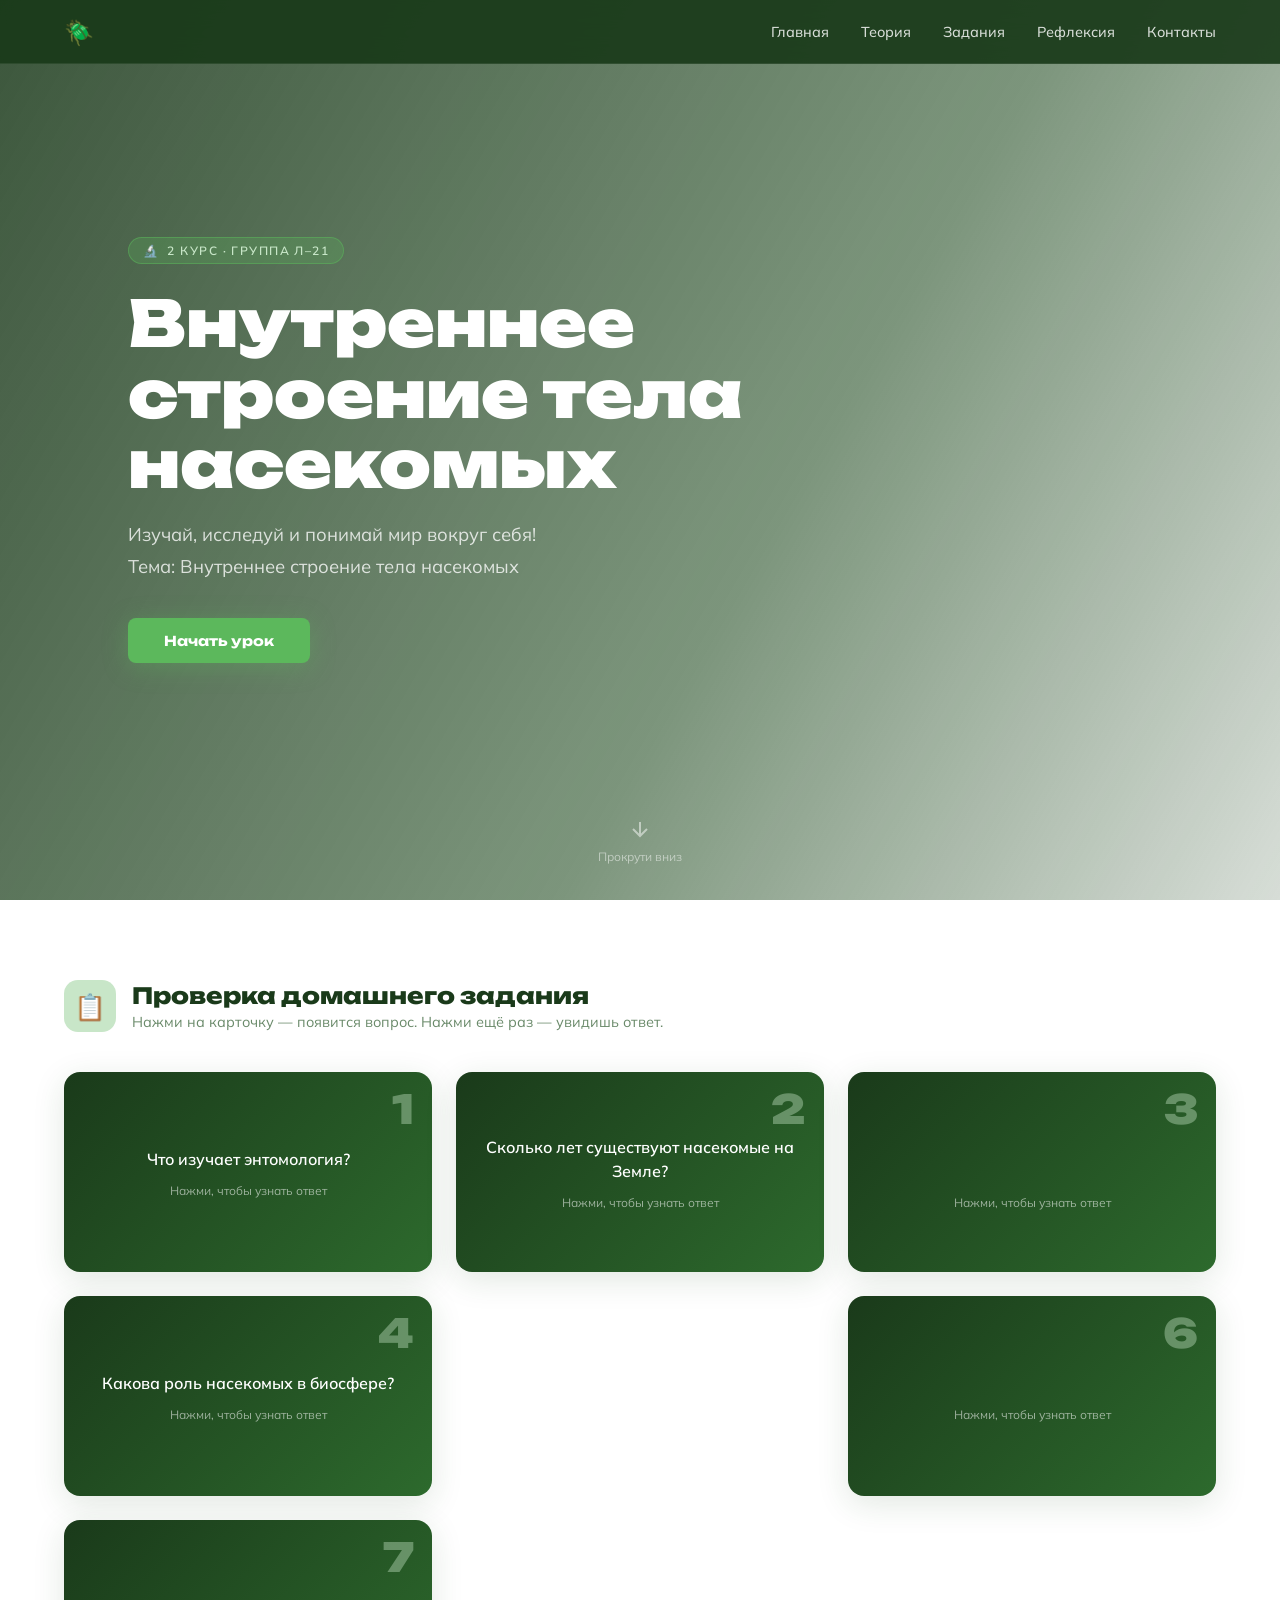
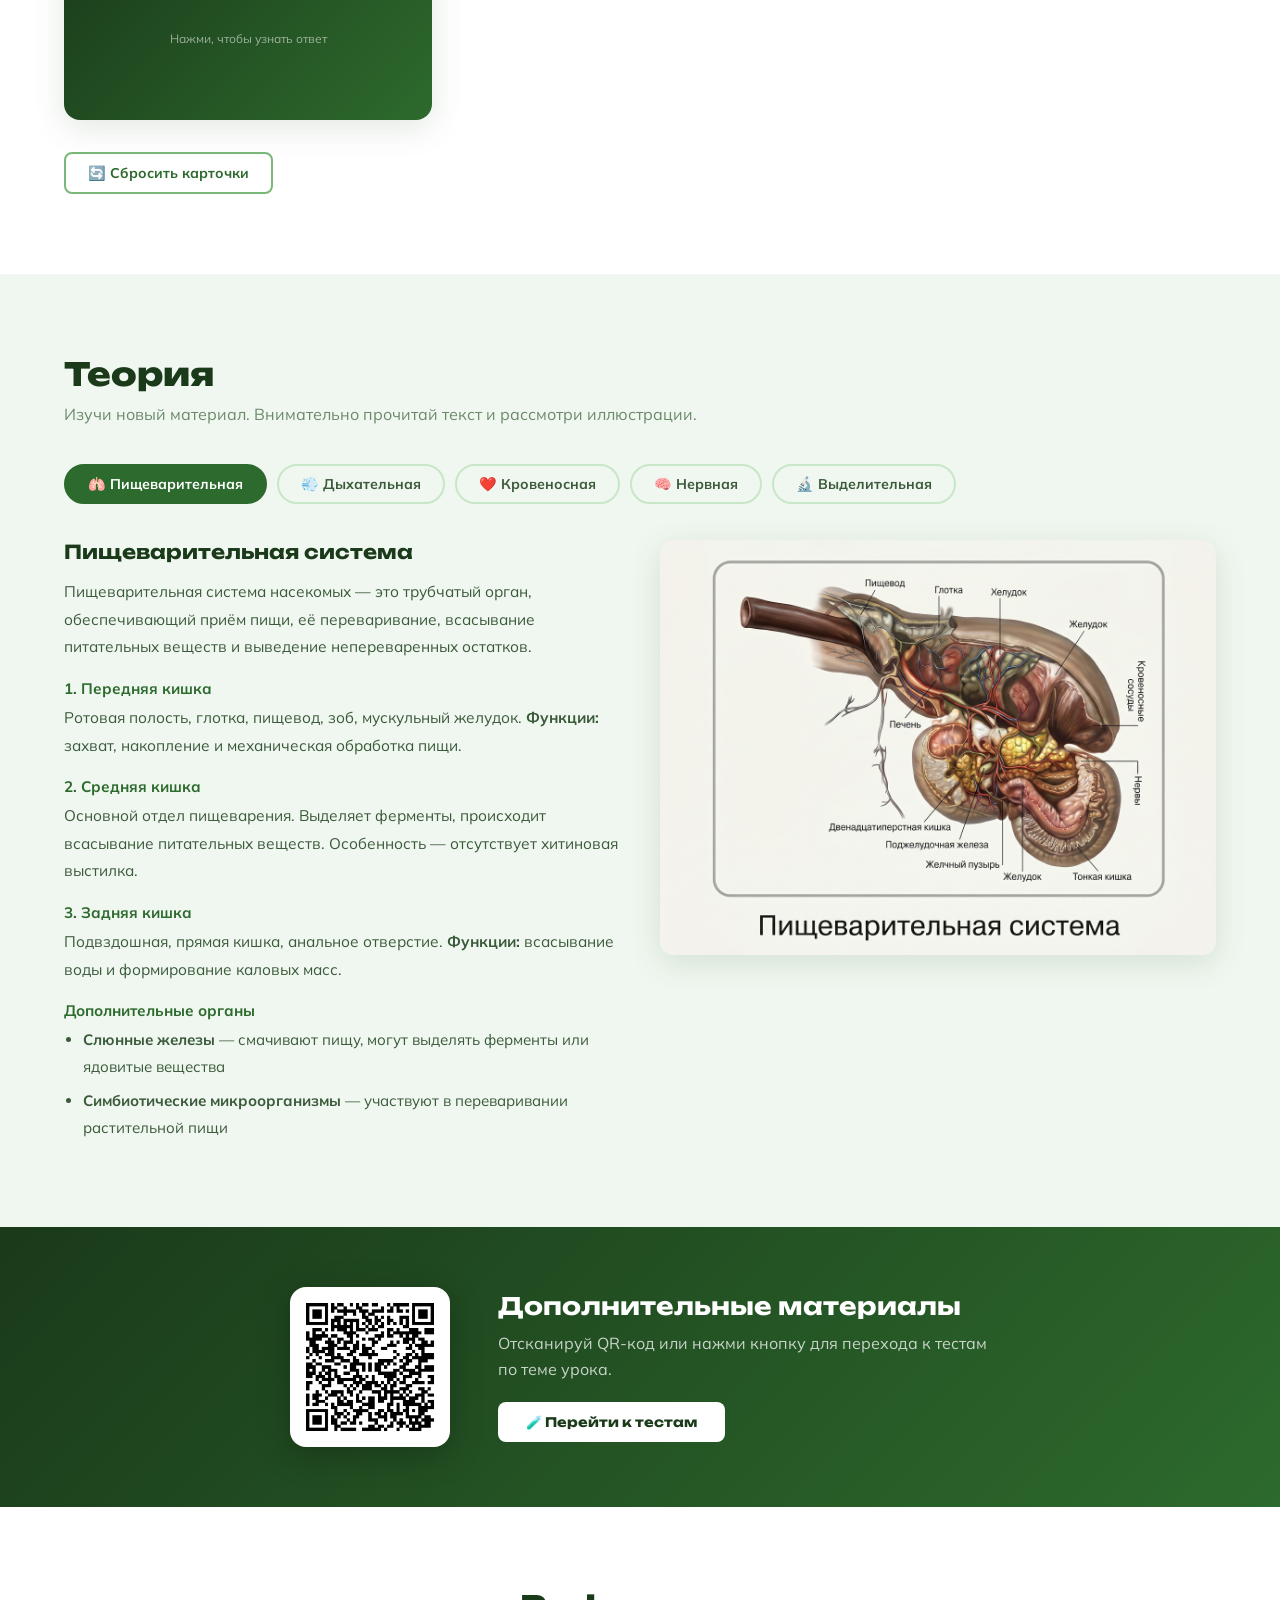
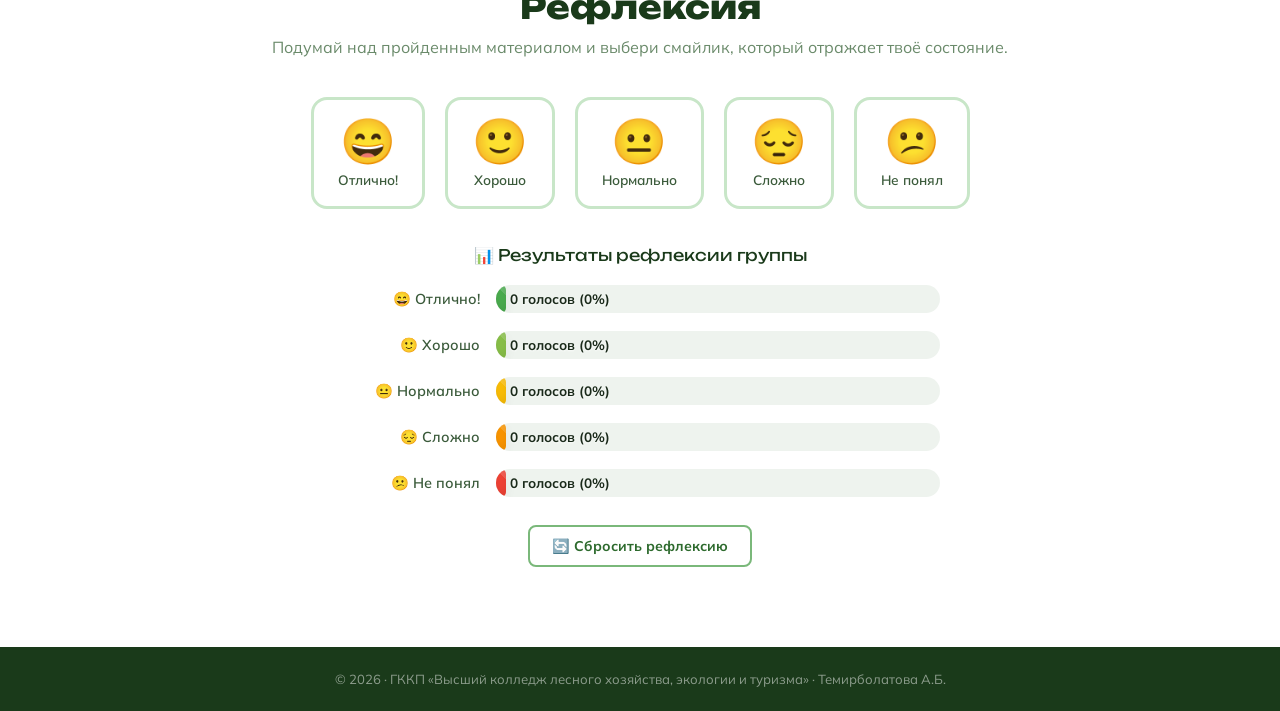
==== commit a8ce4dab: "Update index.html" ====
--- a/index.html
+++ b/index.html
@@ -331,41 +331,7 @@
 <section id="qr-section">
   <div class="qr-inner">
     <div class="qr-box">
-      <!-- QR code pointing to test.html — generated as SVG inline -->
-      <svg width="140" height="140" viewBox="0 0 140 140" xmlns="http://www.w3.org/2000/svg">
-        <!-- Simple decorative QR placeholder; replace src with actual QR if needed -->
-        <rect width="140" height="140" fill="white"/>
-        <!-- Position detection patterns -->
-        <rect x="10" y="10" width="40" height="40" fill="none" stroke="#1a3a1a" stroke-width="4"/>
-        <rect x="16" y="16" width="28" height="28" fill="#1a3a1a"/>
-        <rect x="90" y="10" width="40" height="40" fill="none" stroke="#1a3a1a" stroke-width="4"/>
-        <rect x="96" y="16" width="28" height="28" fill="#1a3a1a"/>
-        <rect x="10" y="90" width="40" height="40" fill="none" stroke="#1a3a1a" stroke-width="4"/>
-        <rect x="16" y="96" width="28" height="28" fill="#1a3a1a"/>
-        <!-- Data modules (simplified pattern) -->
-        <g fill="#1a3a1a">
-          <rect x="60" y="10" width="8" height="8"/><rect x="72" y="10" width="8" height="8"/>
-          <rect x="60" y="22" width="8" height="8"/><rect x="60" y="34" width="8" height="8"/>
-          <rect x="72" y="34" width="8" height="8"/>
-          <rect x="10" y="60" width="8" height="8"/><rect x="22" y="60" width="8" height="8"/>
-          <rect x="34" y="60" width="8" height="8"/><rect x="10" y="72" width="8" height="8"/>
-          <rect x="34" y="72" width="8" height="8"/><rect x="22" y="72" width="8" height="8"/>
-          <rect x="60" y="60" width="8" height="8"/><rect x="72" y="60" width="8" height="8"/>
-          <rect x="84" y="60" width="8" height="8"/><rect x="96" y="60" width="8" height="8"/>
-          <rect x="108" y="60" width="8" height="8"/><rect x="120" y="60" width="8" height="8"/>
-          <rect x="60" y="72" width="8" height="8"/><rect x="84" y="72" width="8" height="8"/>
-          <rect x="108" y="72" width="8" height="8"/><rect x="60" y="84" width="8" height="8"/>
-          <rect x="72" y="84" width="8" height="8"/><rect x="96" y="84" width="8" height="8"/>
-          <rect x="120" y="84" width="8" height="8"/><rect x="60" y="96" width="8" height="8"/>
-          <rect x="84" y="96" width="8" height="8"/><rect x="108" y="96" width="8" height="8"/>
-          <rect x="72" y="108" width="8" height="8"/><rect x="96" y="108" width="8" height="8"/>
-          <rect x="120" y="108" width="8" height="8"/><rect x="60" y="120" width="8" height="8"/>
-          <rect x="84" y="120" width="8" height="8"/><rect x="108" y="120" width="8" height="8"/>
-        </g>
-        <!-- Center logo -->
-        <rect x="58" y="58" width="24" height="24" rx="4" fill="#2d6a2d"/>
-        <text x="70" y="75" font-size="14" text-anchor="middle" fill="white">🪲</text>
-      </svg>
+        <img src="qr.png" alt="">
     </div>
     <div class="qr-content">
       <h2>Дополнительные материалы</h2>
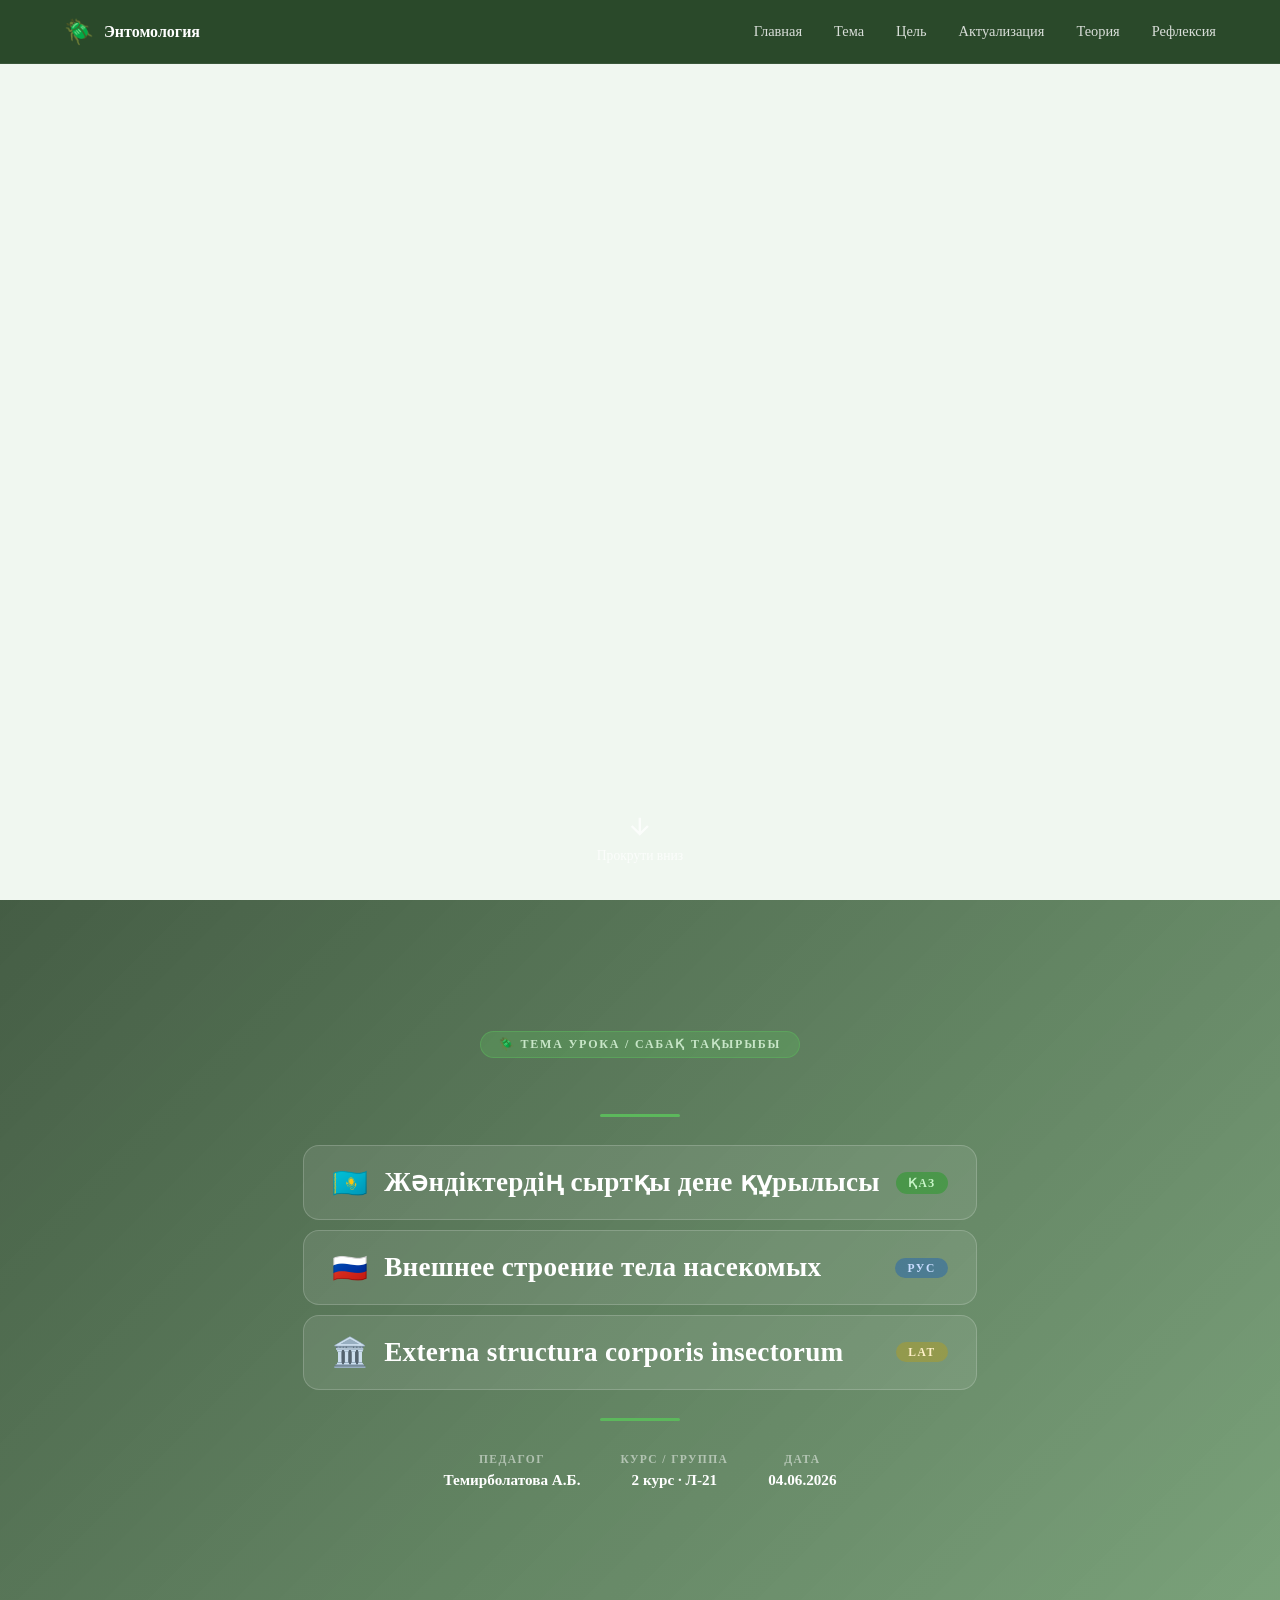
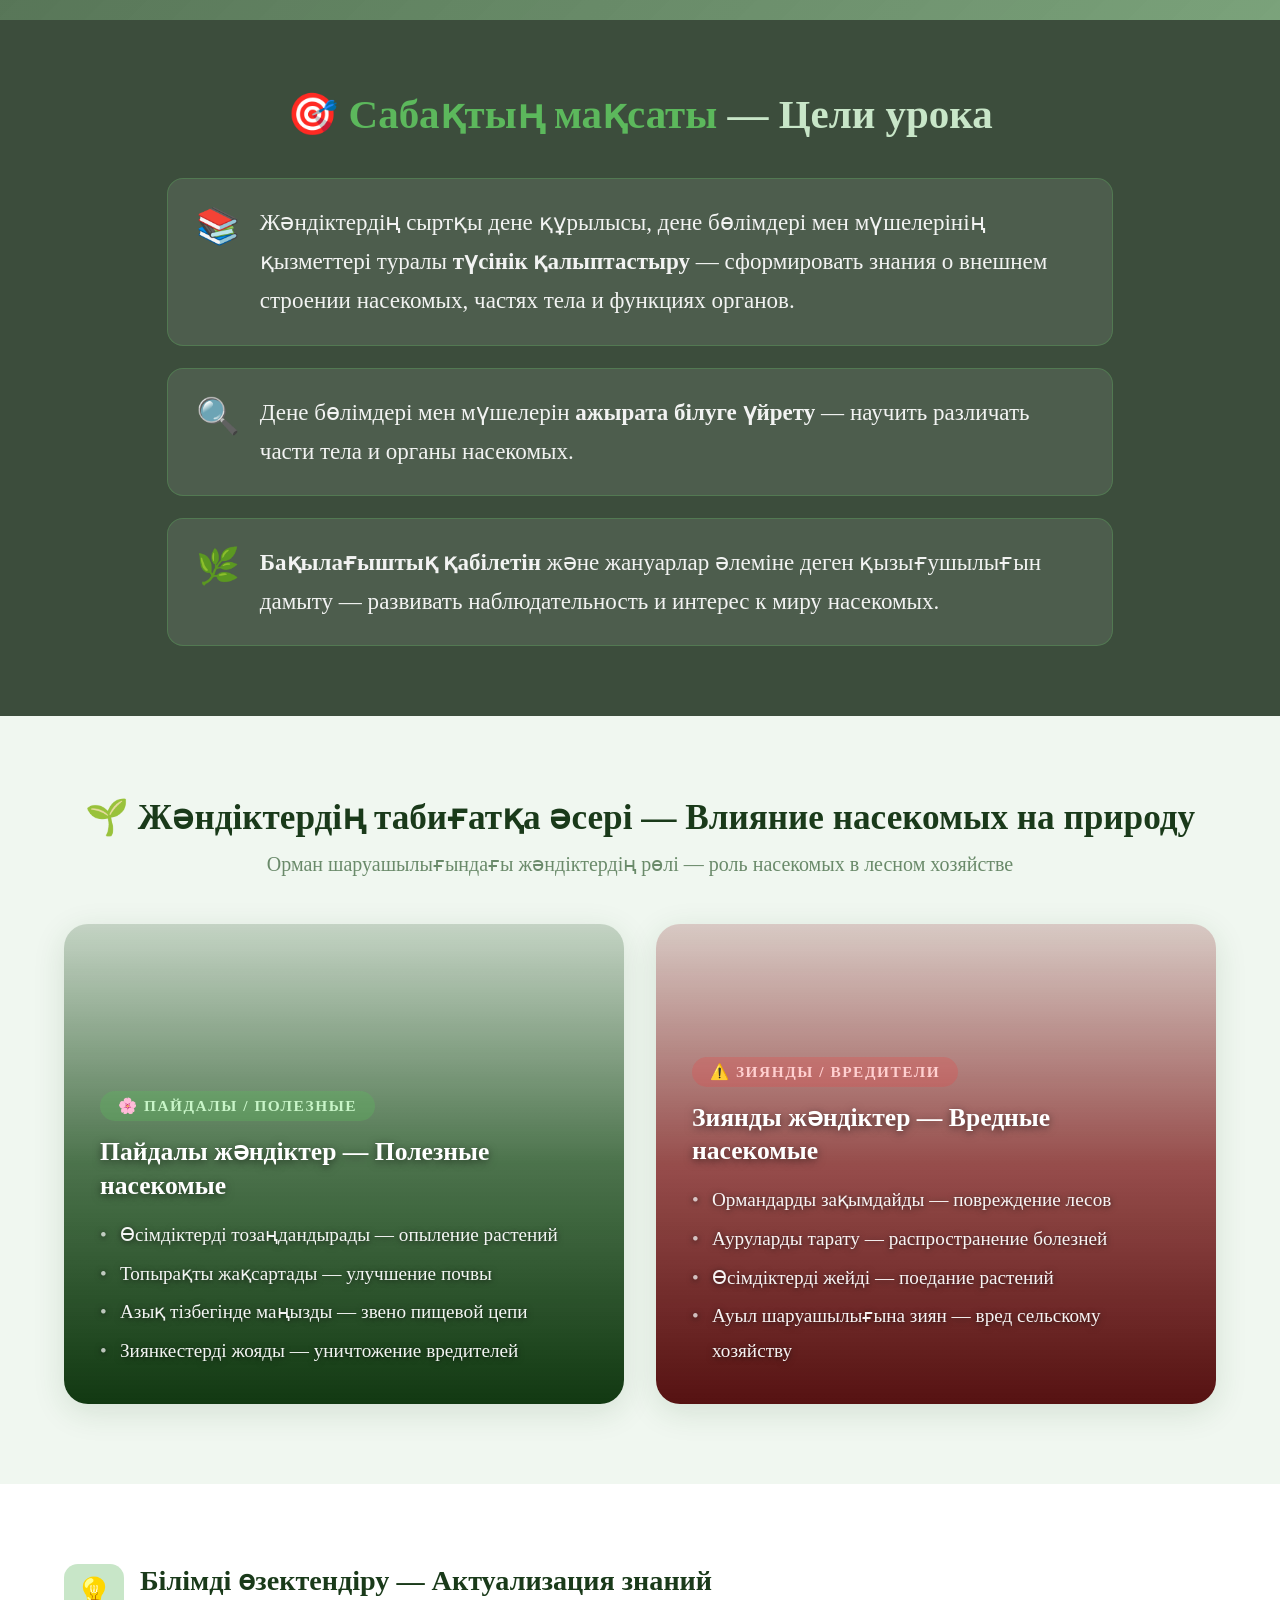
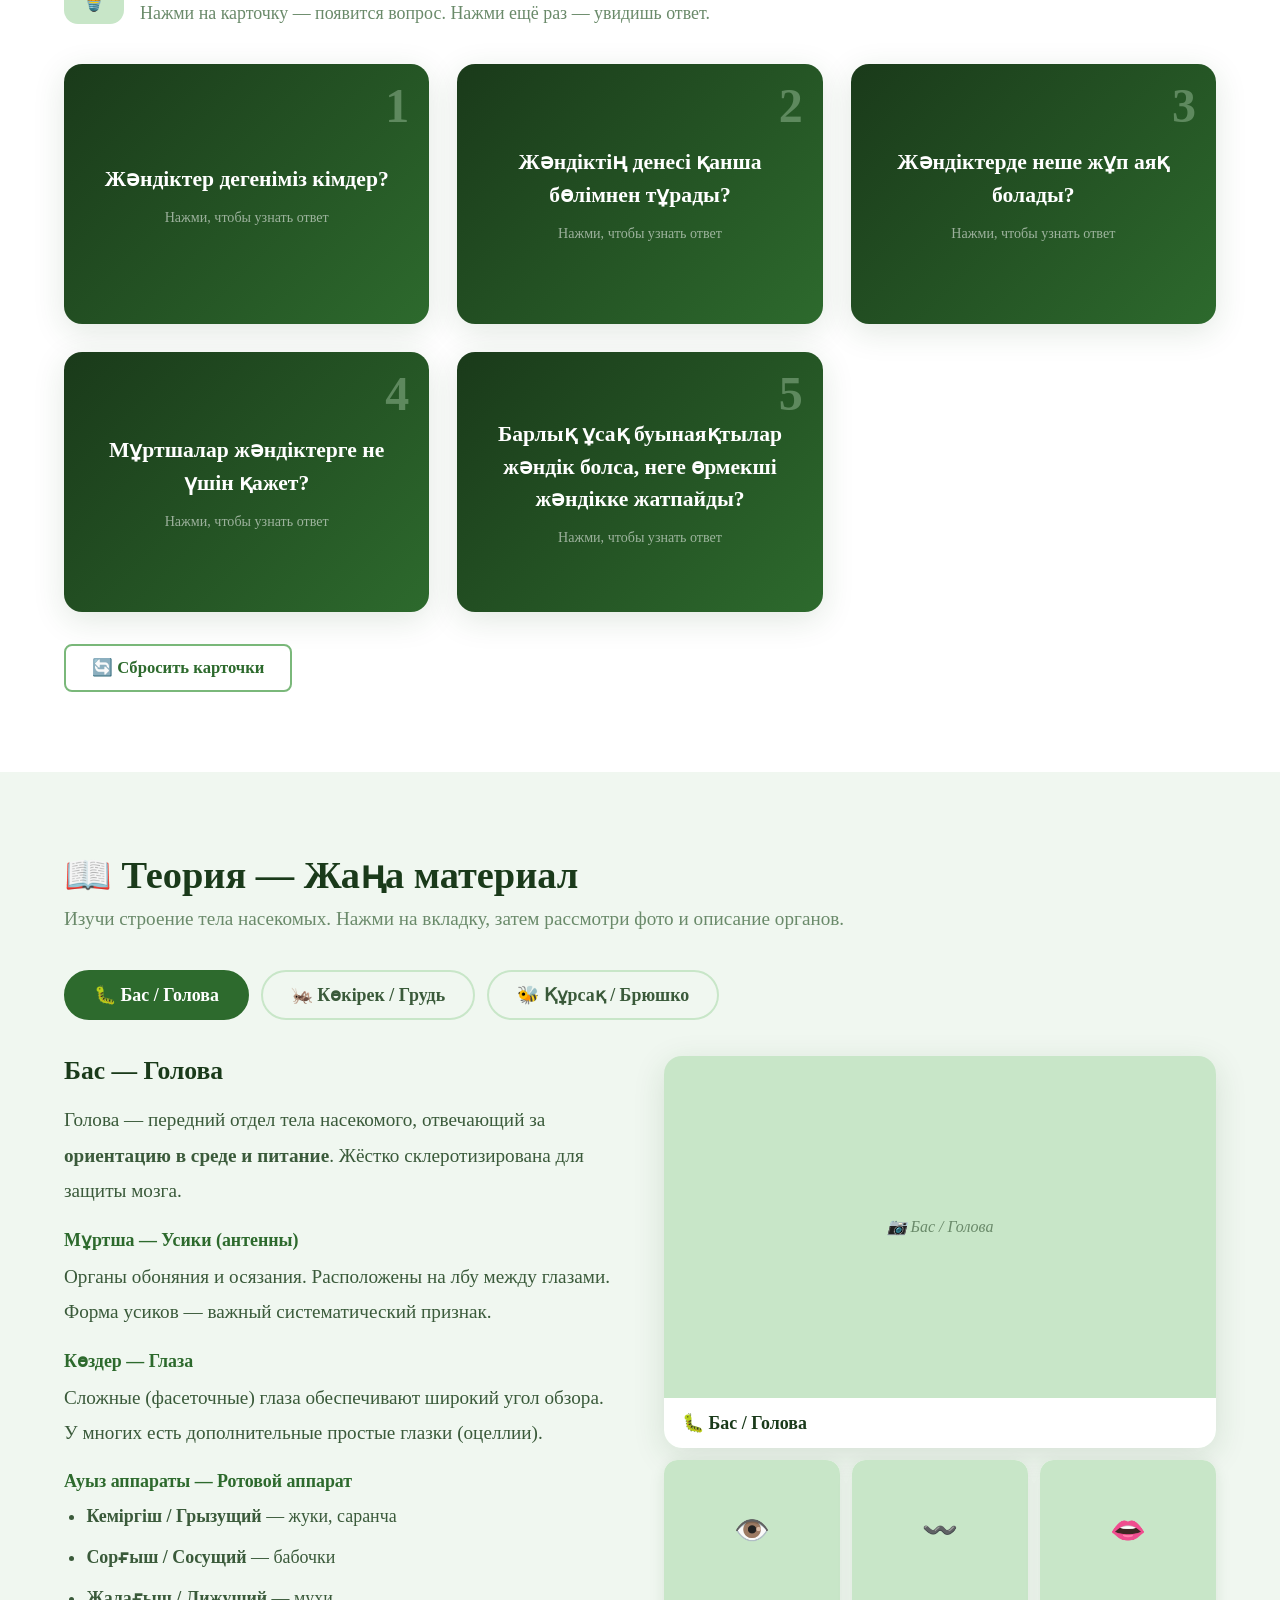
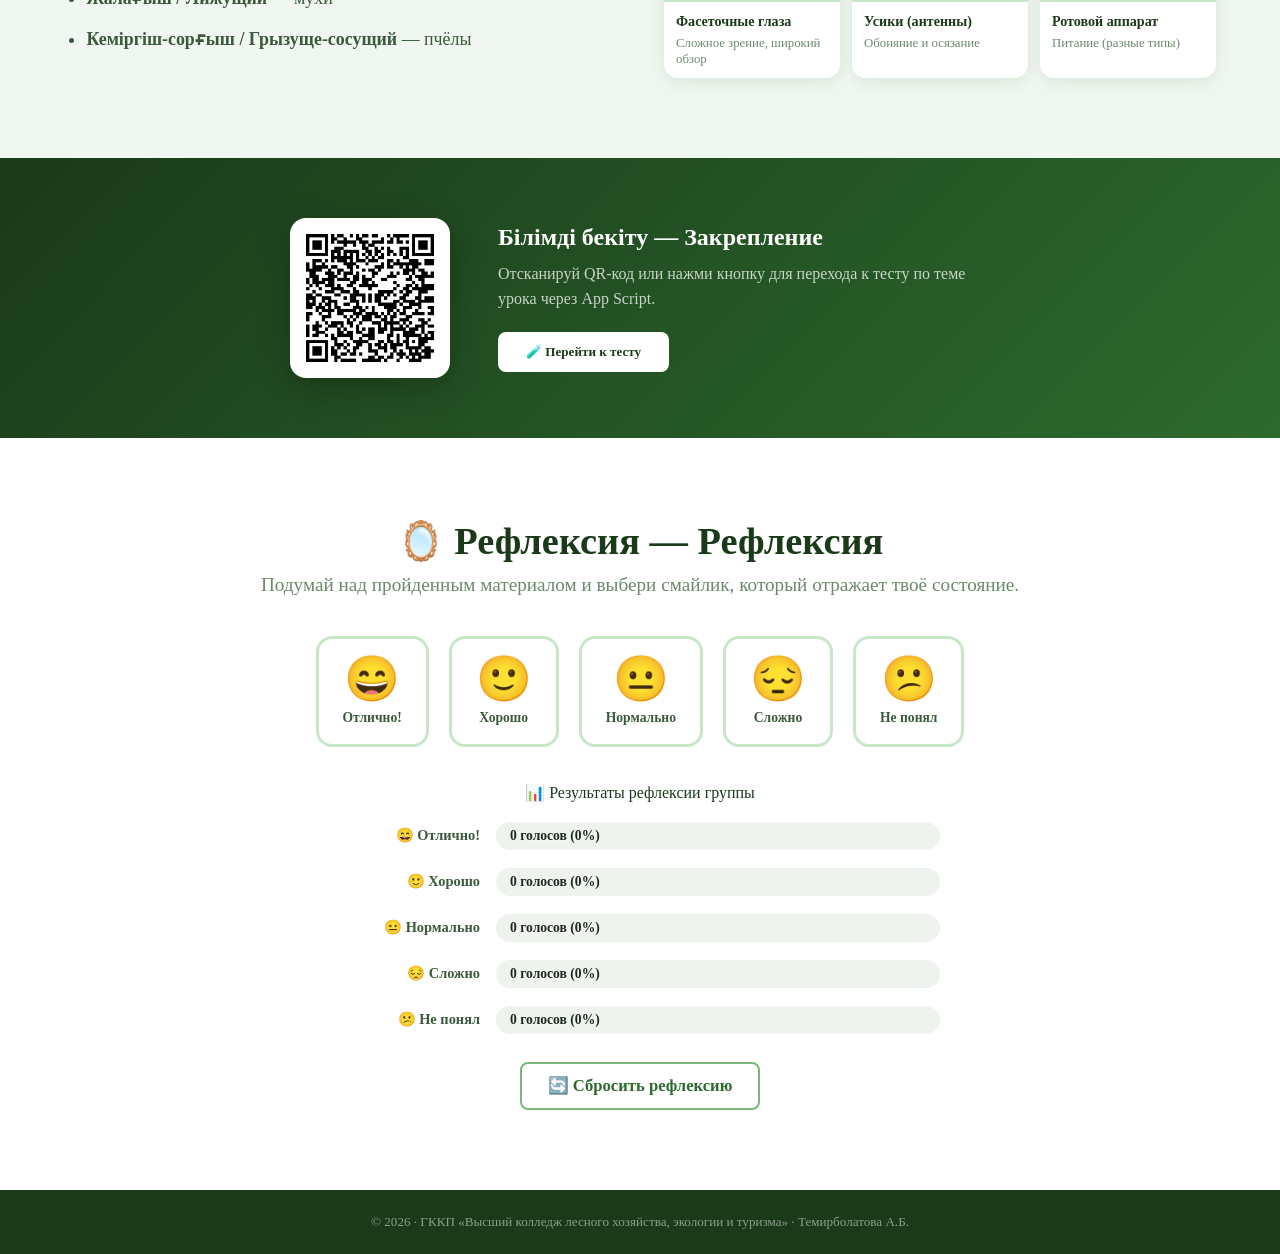
==== commit 2226b1f9: "Add files via upload" ====
--- a/index.html
+++ b/index.html
@@ -3,8 +3,8 @@
 <head>
 <meta charset="UTF-8">
 <meta name="viewport" content="width=device-width, initial-scale=1.0">
-<title>Биология — Внутреннее строение тела насекомых</title>
-<link href="https://fonts.googleapis.com/css2?family=Unbounded:wght@400;600;700;900&family=Mulish:wght@300;400;500;600&display=swap" rel="stylesheet">
+<title>Биология — Внешнее строение тела насекомых</title>
+<!-- Times New Roman поддерживает казахские буквы, внешние шрифты не нужны -->
 <style>
   :root {
     --green-dark: #1a3a1a;
@@ -19,10 +19,11 @@
     --text-light: #6a8a6a;
     --white: #fff;
     --card-shadow: 0 8px 32px rgba(30,80,30,0.13);
+    --font: 'Times New Roman', Times, serif;
   }
   * { box-sizing: border-box; margin: 0; padding: 0; }
   html { scroll-behavior: smooth; }
-  body { font-family: 'Mulish', sans-serif; background: var(--green-bg); color: var(--text-dark); overflow-x: hidden; }
+  body { font-family: var(--font); background: var(--green-bg); color: var(--text-dark); overflow-x: hidden; }
 
   /* ===== NAV ===== */
   nav {
@@ -32,284 +33,475 @@
     background: rgba(26,58,26,0.92); backdrop-filter: blur(12px);
     border-bottom: 1px solid rgba(255,255,255,0.08);
   }
-  .nav-logo { display: flex; align-items: center; gap: 10px; color: var(--white); font-family: 'Unbounded', sans-serif; font-size: 1rem; font-weight: 700; text-decoration: none; }
+  .nav-logo { display: flex; align-items: center; gap: 10px; color: var(--white); font-family: var(--font); font-size: 1rem; font-weight: 700; text-decoration: none; }
   .nav-logo span { font-size: 1.5rem; }
   .nav-links { display: flex; gap: 2rem; }
   .nav-links a { color: rgba(255,255,255,0.82); font-size: 0.9rem; text-decoration: none; font-weight: 500; transition: color .2s; }
   .nav-links a:hover { color: var(--green-pale); }
 
-  /* ===== HERO with VIDEO ===== */
+  /* ===== BLOCK 1: HERO VIDEO ===== */
   .hero {
-    position: relative; min-height: 100vh; display: flex; align-items: center; justify-content: flex-start;
-    overflow: hidden; padding: 0 10vw;
+    position: relative; min-height: 100vh; display: flex; align-items: center; justify-content: center;
+    overflow: hidden;
   }
   .hero-video { position: absolute; inset: 0; width: 100%; height: 100%; object-fit: cover; z-index: 0; }
-  .hero-overlay {
-    position: absolute; inset: 0; z-index: 1;
-    background: linear-gradient(120deg, rgba(20,50,20,0.82) 0%, rgba(30,70,30,0.55) 60%, rgba(0,0,0,0.1) 100%);
-  }
-  .hero-content { position: relative; z-index: 2; max-width: 680px; animation: fadeUp .9s ease both; }
-  .hero-badge {
-    display: inline-flex; align-items: center; gap: 8px;
-    background: rgba(92,184,92,0.25); border: 1px solid rgba(92,184,92,0.5);
-    color: var(--green-pale); font-size: 0.75rem; font-weight: 600; letter-spacing: .12em; text-transform: uppercase;
-    padding: 5px 14px; border-radius: 50px; margin-bottom: 24px;
-  }
-  .hero h1 { font-family: 'Unbounded', sans-serif; font-size: clamp(2rem,5vw,4rem); font-weight: 900; color: #fff; line-height: 1.1; margin-bottom: 20px; }
-  .hero p { font-size: 1.15rem; color: rgba(255,255,255,0.78); margin-bottom: 36px; line-height: 1.7; }
-  .btn-primary {
-    display: inline-block; padding: 14px 36px; background: var(--accent); color: #fff;
-    font-family: 'Unbounded', sans-serif; font-size: 0.85rem; font-weight: 700; border-radius: 8px;
-    text-decoration: none; transition: background .2s, transform .15s, box-shadow .2s;
-    box-shadow: 0 4px 24px rgba(92,184,92,0.35);
-  }
-  .btn-primary:hover { background: var(--green-mid); transform: translateY(-2px); box-shadow: 0 8px 32px rgba(92,184,92,0.45); }
-
-  /* hero scroll hint */
+  /* Убираем затемнение — чистое видео */
   .scroll-hint {
     position: absolute; bottom: 36px; left: 50%; transform: translateX(-50%); z-index: 2;
-    display: flex; flex-direction: column; align-items: center; gap: 8px; color: rgba(255,255,255,0.5); font-size: 0.75rem;
-    animation: bounce 2s infinite;
-  }
-  .scroll-hint svg { width: 24px; height: 24px; }
-
-  /* ===== SECTIONS GENERAL ===== */
-  section { padding: 80px 5vw; }
-  .section-title { font-family: 'Unbounded', sans-serif; font-size: clamp(1.4rem,3vw,2rem); font-weight: 800; color: var(--green-dark); margin-bottom: 10px; }
-  .section-subtitle { color: var(--text-light); font-size: 1rem; margin-bottom: 40px; }
-
-  /* ===== DZ SECTION ===== */
-  #dz { background: #fff; }
+    display: flex; flex-direction: column; align-items: center; gap: 8px; color: rgba(255,255,255,0.75); font-size: 0.85rem;
+    animation: bounce 2s infinite; font-family: var(--font);
+  }
+  .scroll-hint svg { width: 28px; height: 28px; }
+
+  /* ===== BLOCK 2: ТЕМА (3 языка, фоновая картинка) ===== */
+  #tema-block {
+    position: relative; min-height: 80vh;
+    display: flex; align-items: center; justify-content: center;
+    overflow: hidden;
+  }
+  .tema-bg {
+    position: absolute; inset: 0; z-index: 0;
+    background-image: url('tema_bg.jpg');
+    background-size: cover; background-position: center;
+  }
+  .tema-overlay {
+    position: absolute; inset: 0; z-index: 1;
+    background: linear-gradient(135deg, rgba(20,50,20,0.78) 0%, rgba(45,106,45,0.6) 100%);
+  }
+  .tema-content {
+    position: relative; z-index: 2; text-align: center; padding: 60px 5vw;
+    animation: fadeUp .9s ease both;
+  }
+  .tema-label {
+    display: inline-block; background: rgba(92,184,92,0.3); border: 1px solid rgba(92,184,92,0.5);
+    color: var(--green-pale); font-size: 0.75rem; font-weight: 700; letter-spacing: .15em; text-transform: uppercase;
+    padding: 5px 18px; border-radius: 50px; margin-bottom: 28px;
+  }
+  /* Все 3 языка — единый стиль, одинаковый крупный размер, столбик */
+  .tema-lang-row {
+    display: flex;
+    flex-direction: column;
+    gap: 10px;
+    margin-bottom: 4px;
+    max-width: 820px;
+    margin-left: auto;
+    margin-right: auto;
+  }
+  .tema-lang-item {
+    display: flex;
+    align-items: center;
+    justify-content: space-between;
+    gap: 16px;
+    padding: 18px 28px;
+    border-radius: 16px;
+    background: rgba(255,255,255,0.09);
+    border: 1px solid rgba(255,255,255,0.18);
+    transition: background .2s;
+  }
+  .tema-lang-item:hover { background: rgba(255,255,255,0.16); }
+  .tema-lang-flag { font-size: 1.8rem; flex-shrink: 0; }
+  .tema-lang-text {
+    font-family: var(--font);
+    font-size: clamp(1.15rem, 2.6vw, 1.7rem);
+    font-weight: 700;
+    color: #fff;
+    line-height: 1.35;
+    text-align: left;
+    flex: 1;
+    letter-spacing: 0.01em;
+  }
+  .tema-lang-tag {
+    font-family: var(--font);
+    font-size: 0.72rem;
+    font-weight: 700;
+    text-transform: uppercase;
+    letter-spacing: .14em;
+    padding: 4px 12px;
+    border-radius: 50px;
+    flex-shrink: 0;
+  }
+  .tag-kaz { background: rgba(0,160,0,0.35); color: #c8f5c8; }
+  .tag-rus { background: rgba(0,80,200,0.35); color: #c8dcff; }
+  .tag-lat { background: rgba(200,160,0,0.35); color: #fff0c8; }
+  .tema-divider { width: 80px; height: 3px; background: var(--accent); margin: 28px auto; border-radius: 2px; }
+  .tema-info { display: flex; gap: 40px; justify-content: center; flex-wrap: wrap; margin-top: 32px; }
+  .tema-info-item { text-align: center; }
+  .tema-info-item .ti-label { font-size: 0.72rem; text-transform: uppercase; letter-spacing: .12em; color: rgba(255,255,255,0.5); font-weight: 700; margin-bottom: 6px; }
+  .tema-info-item .ti-val { font-family: var(--font); font-size: 0.95rem; color: #fff; font-weight: 700; }
+
+  /* ===== BLOCK 3: ЦЕЛЬ УРОКА ===== */
+  #cel-block {
+    position: relative; min-height: 70vh;
+    display: flex; align-items: center; justify-content: center;
+    overflow: hidden;
+  }
+  .cel-bg {
+    position: absolute; inset: 0; z-index: 0;
+    background-image: url('cel_bg.jpg');
+    background-size: cover; background-position: center;
+  }
+  .cel-overlay {
+    position: absolute; inset: 0; z-index: 1;
+    background: rgba(10,30,10,0.78);
+  }
+  .cel-content {
+    position: relative; z-index: 2; max-width: 1100px; padding: 70px 6vw;
+    animation: fadeUp .9s ease both;
+  }
+  .cel-title {
+    font-family: var(--font); font-size: clamp(1.6rem,3.2vw,2.6rem); font-weight: 900;
+    color: var(--green-pale); margin-bottom: 40px; text-align: center;
+  }
+  .cel-title span { color: var(--accent); }
+  .cel-list { list-style: none; display: flex; flex-direction: column; gap: 22px; }
+  .cel-list li {
+    display: flex; align-items: flex-start; gap: 20px;
+    background: rgba(255,255,255,0.09); border: 1px solid rgba(92,184,92,0.3);
+    border-radius: 16px; padding: 24px 28px;
+  }
+  .cel-list li .cel-ico { font-size: 2.2rem; flex-shrink: 0; margin-top: 2px; }
+  .cel-list li .cel-text { font-size: clamp(1.1rem,1.8vw,1.45rem); color: rgba(255,255,255,0.93); line-height: 1.7; }
+
+  /* ===== BLOCK 3.1: ВЛИЯНИЕ ===== */
+  #vlianie-block { background: var(--green-bg); padding: 80px 5vw; }
+  .vlianie-title { font-family: var(--font); font-size: clamp(1.5rem,3vw,2.2rem); font-weight: 800; color: var(--green-dark); text-align: center; margin-bottom: 14px; }
+  .vlianie-sub { text-align: center; color: var(--text-light); margin-bottom: 48px; font-size: clamp(1rem,1.6vw,1.25rem); }
+  .vlianie-grid { display: grid; grid-template-columns: 1fr 1fr; gap: 32px; max-width: 1400px; margin: 0 auto; }
+  .vlianie-card {
+    border-radius: 24px; overflow: hidden; box-shadow: var(--card-shadow);
+    position: relative; min-height: 480px; display: flex; flex-direction: column; justify-content: flex-end;
+    cursor: pointer; transition: transform .3s;
+  }
+  .vlianie-card:hover { transform: translateY(-6px); }
+  .vlianie-card img {
+    position: absolute; inset: 0; width: 100%; height: 100%; object-fit: cover; z-index: 0;
+    transition: transform .4s;
+  }
+  .vlianie-card:hover img { transform: scale(1.06); }
+  .vlianie-card-overlay { position: absolute; inset: 0; z-index: 1; }
+  /* Более тёмный градиент — лучше читается текст поверх фото */
+  .card-polezn .vlianie-card-overlay { background: linear-gradient(to top, rgba(10,50,10,0.97) 0%, rgba(20,70,20,0.75) 50%, rgba(20,70,20,0.2) 100%); }
+  .card-vred  .vlianie-card-overlay { background: linear-gradient(to top, rgba(80,10,10,0.97) 0%, rgba(120,20,20,0.75) 50%, rgba(120,20,20,0.2) 100%); }
+  .vlianie-card-body { position: relative; z-index: 2; padding: 32px 36px; }
+  .vlianie-card-tag {
+    display: inline-block; padding: 6px 18px; border-radius: 50px;
+    font-size: clamp(0.85rem,1.2vw,1rem);
+    font-weight: 700; text-transform: uppercase; letter-spacing: .1em; margin-bottom: 14px;
+  }
+  .vlianie-card h3 {
+    font-family: var(--font); font-size: clamp(1.3rem,2vw,1.7rem);
+    color: #fff; margin-bottom: 16px; line-height: 1.3;
+    text-shadow: 0 2px 8px rgba(0,0,0,0.6);
+  }
+  .vlianie-card ul { list-style: none; }
+  .vlianie-card ul li {
+    color: rgba(255,255,255,0.95); font-size: clamp(1rem,1.5vw,1.2rem);
+    line-height: 1.8; padding-left: 20px; position: relative;
+    text-shadow: 0 1px 6px rgba(0,0,0,0.7);
+    margin-bottom: 4px;
+  }
+  .vlianie-card ul li::before { content: '•'; position: absolute; left: 0; color: rgba(255,255,255,0.7); font-size: 1.2rem; }
+  .card-polezn .vlianie-card-tag { background: rgba(92,184,92,0.35); color: #c8f5c8; }
+  .card-vred  .vlianie-card-tag { background: rgba(220,80,80,0.35); color: #ffd0d0; }
+  @media (max-width: 700px) { .vlianie-grid { grid-template-columns: 1fr; } }
+
+  /* ===== BLOCK 4: КАРТОЧКИ АКТУАЛИЗАЦИИ ===== */
+  #dz { background: #fff; padding: 80px 5vw; }
   .dz-header { display: flex; align-items: center; gap: 16px; margin-bottom: 40px; }
-  .dz-icon { width: 52px; height: 52px; background: var(--green-pale); border-radius: 14px; display: flex; align-items: center; justify-content: center; font-size: 1.6rem; }
-  .dz-meta { }
-  .dz-meta h2 { font-family: 'Unbounded', sans-serif; font-size: 1.4rem; font-weight: 800; color: var(--green-dark); }
-  .dz-meta p { color: var(--text-light); font-size: 0.9rem; margin-top: 4px; }
-
-  .cards-grid { display: grid; grid-template-columns: repeat(auto-fill, minmax(300px, 1fr)); gap: 24px; margin-bottom: 32px; }
-  .flip-card { height: 200px; perspective: 1200px; cursor: pointer; }
-  .flip-card-inner {
-    position: relative; width: 100%; height: 100%; transition: transform .55s cubic-bezier(.4,2,.5,1);
-    transform-style: preserve-3d;
-  }
+  .dz-icon { width: 60px; height: 60px; background: var(--green-pale); border-radius: 14px; display: flex; align-items: center; justify-content: center; font-size: 2rem; }
+  .dz-meta h2 { font-family: var(--font); font-size: clamp(1.3rem,2.2vw,1.8rem); font-weight: 800; color: var(--green-dark); }
+  .dz-meta p { color: var(--text-light); font-size: clamp(1rem,1.4vw,1.2rem); margin-top: 6px; }
+  .cards-grid { display: grid; grid-template-columns: repeat(auto-fill, minmax(340px, 1fr)); gap: 28px; margin-bottom: 32px; }
+  .flip-card { height: 260px; perspective: 1200px; cursor: pointer; }
+  .flip-card-inner { position: relative; width: 100%; height: 100%; transition: transform .55s cubic-bezier(.4,2,.5,1); transform-style: preserve-3d; }
   .flip-card.flipped .flip-card-inner { transform: rotateY(180deg); }
-  .flip-face, .flip-back {
-    position: absolute; inset: 0; backface-visibility: hidden; border-radius: 16px;
-    display: flex; flex-direction: column; justify-content: center; align-items: center;
-    padding: 24px; text-align: center; box-shadow: var(--card-shadow);
-  }
+  .flip-face, .flip-back { position: absolute; inset: 0; backface-visibility: hidden; border-radius: 18px; display: flex; flex-direction: column; justify-content: center; align-items: center; padding: 28px; text-align: center; box-shadow: var(--card-shadow); }
   .flip-face { background: linear-gradient(135deg, var(--green-dark) 0%, var(--green-main) 100%); color: #fff; }
-  .flip-face .q-num { font-family: 'Unbounded', sans-serif; font-size: 2.5rem; font-weight: 900; color: var(--green-pale); opacity: .4; position: absolute; top: 12px; right: 18px; }
-  .flip-face .q-text { font-size: 1rem; font-weight: 600; line-height: 1.5; position: relative; z-index: 1; }
-  .flip-face .hint { margin-top: 12px; font-size: 0.75rem; color: rgba(255,255,255,.55); }
+  .flip-face .q-num { font-family: var(--font); font-size: 3rem; font-weight: 900; color: var(--green-pale); opacity: .35; position: absolute; top: 14px; right: 20px; }
+  .flip-face .q-text { font-size: clamp(1.1rem,1.7vw,1.35rem); font-weight: 700; line-height: 1.5; position: relative; z-index: 1; }
+  .flip-face .hint { margin-top: 14px; font-size: clamp(0.85rem,1.1vw,1rem); color: rgba(255,255,255,.55); }
   .flip-back { background: var(--green-pale); color: var(--green-dark); transform: rotateY(180deg); }
-  .flip-back .a-label { font-size: 0.72rem; text-transform: uppercase; letter-spacing: .1em; font-weight: 700; color: var(--green-mid); margin-bottom: 8px; }
-  .flip-back .a-text { font-size: 0.92rem; line-height: 1.6; }
-
-  .dz-controls { display: flex; gap: 12px; }
-  .btn-reset {
-    display: inline-flex; align-items: center; gap: 8px; padding: 10px 22px;
-    background: transparent; border: 2px solid var(--green-light); color: var(--green-main);
-    border-radius: 8px; font-family: 'Mulish', sans-serif; font-size: 0.88rem; font-weight: 700;
-    cursor: pointer; transition: background .2s, color .2s;
-  }
+  .flip-back .a-label { font-size: clamp(0.8rem,1vw,0.95rem); text-transform: uppercase; letter-spacing: .1em; font-weight: 700; color: var(--green-mid); margin-bottom: 10px; }
+  .flip-back .a-text { font-size: clamp(1rem,1.5vw,1.25rem); line-height: 1.65; }
+  .btn-reset { display: inline-flex; align-items: center; gap: 8px; padding: 12px 26px; background: transparent; border: 2px solid var(--green-light); color: var(--green-main); border-radius: 8px; font-family: var(--font); font-size: clamp(1rem,1.3vw,1.1rem); font-weight: 700; cursor: pointer; transition: background .2s, color .2s; }
   .btn-reset:hover { background: var(--green-pale); }
 
-  /* ===== THEORY SECTION ===== */
-  #theory { background: var(--green-bg); }
-  .tabs-row { display: flex; flex-wrap: wrap; gap: 10px; margin-bottom: 36px; }
-  .tab-btn {
-    padding: 9px 22px; border: 2px solid var(--green-pale); border-radius: 50px;
-    background: transparent; font-family: 'Mulish', sans-serif; font-size: 0.88rem; font-weight: 700;
-    color: var(--text-mid); cursor: pointer; transition: all .2s;
-  }
+  /* ===== BLOCK 5: ТЕОРИЯ ===== */
+  #theory { background: var(--green-bg); padding: 80px 5vw; }
+  .section-title { font-family: var(--font); font-size: clamp(1.6rem,3vw,2.4rem); font-weight: 800; color: var(--green-dark); margin-bottom: 10px; }
+  .section-subtitle { color: var(--text-light); font-size: clamp(1rem,1.5vw,1.2rem); margin-bottom: 40px; }
+  .tabs-row { display: flex; flex-wrap: wrap; gap: 12px; margin-bottom: 36px; }
+  .tab-btn { padding: 12px 28px; border: 2px solid var(--green-pale); border-radius: 50px; background: transparent; font-family: var(--font); font-size: clamp(1rem,1.4vw,1.15rem); font-weight: 700; color: var(--text-mid); cursor: pointer; transition: all .2s; }
   .tab-btn.active, .tab-btn:hover { background: var(--green-main); border-color: var(--green-main); color: #fff; }
-
   .tab-panel { display: none; animation: fadeUp .4s ease both; }
-  .tab-panel.active { display: grid; grid-template-columns: 1fr 1fr; gap: 40px; align-items: start; }
-  .tab-text h3 { font-family: 'Unbounded', sans-serif; font-size: 1.2rem; color: var(--green-dark); margin-bottom: 14px; }
-  .tab-text p { font-size: 0.96rem; line-height: 1.8; color: var(--text-mid); margin-bottom: 14px; }
-  .tab-text ul { padding-left: 1.2em; }
-  .tab-text li { font-size: 0.94rem; line-height: 1.8; color: var(--text-mid); margin-bottom: 6px; }
-  .tab-text .sub-section { margin-top: 18px; }
-  .tab-text .sub-section h4 { font-weight: 700; color: var(--green-main); margin-bottom: 6px; font-size: 0.95rem; }
-  .tab-media { display: flex; flex-direction: column; gap: 16px; }
-  .tab-media img {
-    width: 100%; border-radius: 14px; box-shadow: var(--card-shadow);
-    object-fit: cover; transition: transform .3s;
-  }
-  .tab-media img:hover { transform: scale(1.02); }
-  .tab-media video { width: 100%; border-radius: 14px; box-shadow: var(--card-shadow); }
-
-  @media (max-width: 768px) {
+  .tab-panel.active { display: grid; grid-template-columns: 1fr 1fr; gap: 48px; align-items: start; }
+  .tab-text h3 { font-family: var(--font); font-size: clamp(1.3rem,2vw,1.7rem); color: var(--green-dark); margin-bottom: 16px; }
+  .tab-text p { font-size: clamp(1rem,1.5vw,1.2rem); line-height: 1.85; color: var(--text-mid); margin-bottom: 16px; }
+  .tab-text ul { padding-left: 1.4em; }
+  .tab-text li { font-size: clamp(1rem,1.4vw,1.15rem); line-height: 1.85; color: var(--text-mid); margin-bottom: 8px; }
+  .tab-text .sub-section { margin-top: 20px; }
+  .tab-text .sub-section h4 { font-weight: 700; color: var(--green-main); margin-bottom: 8px; font-size: clamp(1rem,1.4vw,1.15rem); }
+
+  /* ===== ТЕОРИЯ: медиа-колонка — 1 большое фото + 3 маленьких ===== */
+  .tab-media {
+    display: flex;
+    flex-direction: column;
+    gap: 12px;
+  }
+
+  /* Главная карточка — большое фото */
+  .organ-main-card {
+    border-radius: 18px;
+    overflow: hidden;
+    box-shadow: var(--card-shadow);
+    background: var(--green-pale);
+    transition: transform .25s, box-shadow .25s;
+  }
+  .organ-main-card:hover { transform: translateY(-3px); box-shadow: 0 16px 40px rgba(30,80,30,0.18); }
+  .organ-main-card .main-img {
+    width: 100%; height: 340px;
+    object-fit: cover; display: block;
+    transition: transform .35s;
+  }
+  .organ-main-card:hover .main-img { transform: scale(1.04); }
+  .organ-main-card .main-img-placeholder {
+    width: 100%; height: 340px;
+    display: flex; align-items: center; justify-content: center;
+    font-size: 1rem; color: var(--text-light); font-style: italic;
+  }
+  .organ-main-label {
+    padding: 14px 18px;
+    background: #fff;
+    border-top: 2px solid var(--green-pale);
+    font-family: var(--font);
+    font-size: clamp(1rem,1.4vw,1.15rem); font-weight: 700;
+    color: var(--green-dark);
+  }
+
+  /* Сетка 3 маленьких карточек */
+  .organ-small-grid {
+    display: grid;
+    grid-template-columns: repeat(3, 1fr);
+    gap: 12px;
+  }
+  .organ-small-card {
+    border-radius: 14px;
+    overflow: hidden;
+    box-shadow: 0 4px 16px rgba(30,80,30,0.10);
+    background: #fff;
+    transition: transform .22s, box-shadow .22s;
+    cursor: default;
+  }
+  .organ-small-card:hover { transform: translateY(-3px); box-shadow: 0 10px 28px rgba(30,80,30,0.18); }
+  .organ-small-card .small-img {
+    width: 100%; height: 140px;
+    object-fit: cover; display: block;
+    background: var(--green-pale);
+    transition: transform .3s;
+  }
+  .organ-small-card:hover .small-img { transform: scale(1.07); }
+  .organ-small-card .small-img-placeholder {
+    width: 100%; height: 140px;
+    background: var(--green-pale);
+    display: flex; align-items: center; justify-content: center;
+    font-size: 1.8rem;
+  }
+  .organ-small-label {
+    padding: 10px 12px;
+    border-top: 2px solid var(--green-pale);
+  }
+  .organ-small-label .sl-name {
+    font-weight: 700; color: var(--green-dark);
+    font-size: clamp(0.88rem,1.1vw,1rem); line-height: 1.3;
+  }
+  .organ-small-label .sl-desc {
+    font-size: clamp(0.78rem,1vw,0.9rem); color: var(--text-light);
+    margin-top: 4px; line-height: 1.3;
+  }
+
+  @media (max-width: 900px) {
     .tab-panel.active { grid-template-columns: 1fr; }
     .nav-links { display: none; }
   }
-
-  /* ===== QR SECTION ===== */
-  #qr-section {
-    background: linear-gradient(135deg, var(--green-dark) 0%, var(--green-main) 100%);
-    padding: 60px 5vw;
-  }
+  @media (max-width: 500px) {
+    .organ-small-grid { grid-template-columns: repeat(3, 1fr); gap: 6px; }
+    .organ-small-card .small-img,
+    .organ-small-card .small-img-placeholder { height: 70px; }
+  }
+
+  /* ===== BLOCK 6: QR ===== */
+  #qr-section { background: linear-gradient(135deg, var(--green-dark) 0%, var(--green-main) 100%); padding: 60px 5vw; }
   .qr-inner { display: flex; align-items: center; gap: 48px; max-width: 700px; margin: 0 auto; }
-  .qr-box {
-    width: 160px; height: 160px; background: #fff; border-radius: 16px;
-    display: flex; align-items: center; justify-content: center; flex-shrink: 0;
-    box-shadow: 0 8px 32px rgba(0,0,0,0.25);
-  }
+  .qr-box { width: 160px; height: 160px; background: #fff; border-radius: 16px; display: flex; align-items: center; justify-content: center; flex-shrink: 0; box-shadow: 0 8px 32px rgba(0,0,0,0.25); }
   .qr-box img { width: 140px; height: 140px; }
-  .qr-content h2 { font-family: 'Unbounded', sans-serif; font-size: 1.5rem; color: #fff; margin-bottom: 10px; }
+  .qr-content h2 { font-family: var(--font); font-size: 1.5rem; color: #fff; margin-bottom: 10px; }
   .qr-content p { color: rgba(255,255,255,.75); margin-bottom: 20px; line-height: 1.6; }
-  .btn-white {
-    display: inline-flex; align-items: center; gap: 8px; padding: 12px 28px;
-    background: #fff; color: var(--green-dark); border-radius: 8px;
-    font-family: 'Unbounded', sans-serif; font-size: 0.82rem; font-weight: 700;
-    text-decoration: none; transition: background .2s, transform .15s;
-  }
+  .btn-white { display: inline-flex; align-items: center; gap: 8px; padding: 12px 28px; background: #fff; color: var(--green-dark); border-radius: 8px; font-family: var(--font); font-size: 0.82rem; font-weight: 700; text-decoration: none; transition: background .2s, transform .15s; }
   .btn-white:hover { background: var(--green-pale); transform: translateY(-2px); }
-
-  /* ===== REFLECTION ===== */
-  #reflection { background: #fff; text-align: center; }
+  @media (max-width: 600px) { .qr-inner { flex-direction: column; text-align: center; gap: 24px; } }
+
+  /* ===== BLOCK 7: РЕФЛЕКСИЯ ===== */
+  #reflection { background: #fff; padding: 80px 5vw; text-align: center; }
   .emoji-row { display: flex; justify-content: center; gap: 20px; flex-wrap: wrap; margin: 32px 0; }
-  .emoji-btn {
-    display: flex; flex-direction: column; align-items: center; gap: 8px;
-    background: transparent; border: 3px solid var(--green-pale); border-radius: 16px;
-    padding: 18px 24px; cursor: pointer; transition: all .22s;
-    font-family: 'Mulish', sans-serif; font-size: 0.85rem; color: var(--text-mid); font-weight: 600;
-  }
+  .emoji-btn { display: flex; flex-direction: column; align-items: center; gap: 8px; background: transparent; border: 3px solid var(--green-pale); border-radius: 16px; padding: 18px 24px; cursor: pointer; transition: all .22s; font-family: var(--font); font-size: 0.85rem; color: var(--text-mid); font-weight: 600; }
   .emoji-btn .emoji { font-size: 2.8rem; line-height: 1; transition: transform .2s; }
   .emoji-btn:hover { border-color: var(--green-mid); background: var(--green-bg); }
   .emoji-btn:hover .emoji { transform: scale(1.2) rotate(-5deg); }
   .emoji-btn.selected { border-color: var(--green-main); background: var(--green-pale); color: var(--green-dark); }
   .emoji-btn.selected .emoji { transform: scale(1.3); animation: pop .3s ease; }
-
   .reflection-chart { margin: 36px auto 0; max-width: 600px; }
-  .chart-title { font-family: 'Unbounded', sans-serif; font-size: 1rem; color: var(--green-dark); margin-bottom: 20px; }
-  .bar-row { display: flex; align-items: center; gap: 12px; margin-bottom: 14px; }
-  .bar-label { width: 130px; text-align: right; font-size: 0.85rem; color: var(--text-mid); flex-shrink: 0; }
-  .bar-track { flex: 1; background: var(--green-bg); border-radius: 50px; height: 22px; overflow: hidden; }
-  .bar-fill { height: 100%; border-radius: 50px; transition: width .6s cubic-bezier(.4,2,.5,1); display: flex; align-items: center; justify-content: flex-end; padding-right: 10px; }
-  .bar-fill span { font-size: 0.75rem; font-weight: 700; color: #fff; }
+  .chart-title { font-family: var(--font); font-size: 1rem; color: var(--green-dark); margin-bottom: 20px; }
+  .bar-row { display: flex; align-items: center; gap: 16px; margin-bottom: 18px; }
+  .bar-label { width: 140px; text-align: right; font-size: 0.9rem; color: var(--text-mid); font-weight: 600; flex-shrink: 0; }
+  .bar-track { flex: 1; background: rgba(45,106,45,0.08); border-radius: 50px; height: 28px; position: relative; display: flex; align-items: center; }
+  .bar-fill { height: 100%; border-radius: 50px; transition: width 0.8s cubic-bezier(0.25,1,0.5,1); display: flex; align-items: center; justify-content: flex-end; position: relative; background-image: linear-gradient(45deg, rgba(255,255,255,0.15) 25%, transparent 25%, transparent 50%, rgba(255,255,255,0.15) 50%, rgba(255,255,255,0.15) 75%, transparent 75%, transparent); background-size: 40px 40px; animation: move-stripes 2s linear infinite; box-shadow: inset 0 -4px 10px rgba(0,0,0,0.1), 0 4px 12px rgba(0,0,0,0.05); }
+  .bar-text { position: absolute; left: 14px; font-size: 0.85rem; font-weight: 700; color: var(--text-dark); pointer-events: none; white-space: nowrap; z-index: 5; text-shadow: 0 1px 2px rgba(255,255,255,0.8); display: flex; align-items: center; }
   .reflection-controls { display: flex; justify-content: center; gap: 12px; margin-top: 28px; }
 
-  /* ===== АНИМИРОВАННАЯ И ЧИТАЕМАЯ ШКАЛА ===== */
-  .bar-row { 
-    display: flex; 
-    align-items: center; 
-    gap: 16px; 
-    margin-bottom: 18px; 
-  }
-  .bar-label { 
-    width: 140px; 
-    text-align: right; 
-    font-size: 0.9rem; 
-    color: var(--text-mid); 
-    font-weight: 600; 
-    flex-shrink: 0; 
-  }
-  .bar-track { 
-    flex: 1; 
-    background: rgba(45, 106, 45, 0.08); 
-    border-radius: 50px; 
-    height: 28px; 
-    position: relative;
-    display: flex;
-    align-items: center;
-  }
-  .bar-fill { 
-    height: 100%; 
-    border-radius: 50px; 
-    /* Плавное нарастание шкалы при голосовании */
-    transition: width 0.8s cubic-bezier(0.25, 1, 0.5, 1); 
-    display: flex; 
-    align-items: center; 
-    justify-content: flex-end; 
-    position: relative;
-    /* Красивый эффект бегущей сияющей волны */
-    background-image: linear-gradient(
-      45deg, 
-      rgba(255,255,255,0.15) 25%, 
-      transparent 25%, 
-      transparent 50%, 
-      rgba(255,255,255,0.15) 50%, 
-      rgba(255,255,255,0.15) 75%, 
-      transparent 75%, 
-      transparent
-    );
-    background-size: 40px 40px;
-    animation: move-stripes 2s linear infinite;
-    box-shadow: inset 0 -4px 10px rgba(0,0,0,0.1), 0 4px 12px rgba(0,0,0,0.05);
-  }
-  
-  /* Текст теперь позиционируется поверх шкалы, гарантируя 100% читаемость */
-  .bar-text {
-    position: absolute;
-    left: 14px;
-    font-size: 0.85rem;
-    font-weight: 700;
-    color: var(--text-dark);
-    pointer-events: none;
-    white-space: nowrap;
-    z-index: 5;
-    text-shadow: 0 1px 2px rgba(255, 255, 255, 0.8);
-    display: flex;
-    align-items: center;
-  }
-  /* ===== ANIMATIONS ===== */
+  /* АНИМАЦИИ */
   @keyframes fadeUp { from { opacity: 0; transform: translateY(28px); } to { opacity: 1; transform: none; } }
   @keyframes bounce { 0%,100% { transform: translateX(-50%) translateY(0); } 50% { transform: translateX(-50%) translateY(-10px); } }
   @keyframes pop { 0% { transform: scale(1); } 50% { transform: scale(1.5); } 100% { transform: scale(1.3); } }
-
-  @keyframes move-stripes {
-    from { background-position: 0 0; }
-    to { background-position: 40px 0; }
-  }
-  /* ===== FOOTER ===== */
-  footer {
-    background: var(--green-dark); color: rgba(255,255,255,.5);
-    text-align: center; padding: 24px; font-size: 0.82rem;
-  }
+  @keyframes move-stripes { from { background-position: 0 0; } to { background-position: 40px 0; } }
+
+  footer { background: var(--green-dark); color: rgba(255,255,255,.5); text-align: center; padding: 24px; font-size: 0.82rem; }
 </style>
 </head>
 <body>
 
 <!-- NAV -->
 <nav>
-  <a class="nav-logo" href="#"><span>🪲</span></a>
+  <a class="nav-logo" href="#"><span>🪲</span> Энтомология</a>
   <div class="nav-links">
     <a href="#hero">Главная</a>
+    <a href="#tema-block">Тема</a>
+    <a href="#cel-block">Цель</a>
+    <a href="#dz">Актуализация</a>
     <a href="#theory">Теория</a>
-    <a href="#dz">Задания</a>
     <a href="#reflection">Рефлексия</a>
-    <a href="#">Контакты</a>
   </div>
 </nav>
 
-<!-- HERO -->
+<!-- BLOCK 1: HERO VIDEO (только видео, без текста) -->
 <section class="hero" id="hero">
-  <!-- Background video: free CC0 nature/insect video from Pexels embed fallback using a gradient if missing -->
-  <video class="hero-video" autoplay muted loop playsinline poster="">
-    <source src="1.mp4" type="video/mp4">
+  <video class="hero-video" autoplay muted loop playsinline>
+    <source src="2.mp4" type="video/mp4">
   </video>
-  <div class="hero-overlay"></div>
-  <div class="hero-content">
-    <div class="hero-badge"><span>🔬</span>2 курс · Группа Л–21</div>
-    <h1>Внутреннее строение тела насекомых</h1>
-    <p>Изучай, исследуй и понимай мир вокруг себя!<br>Тема: Внутреннее строение тела насекомых</p>
-    <a class="btn-primary" href="#dz">Начать урок</a>
-  </div>
   <div class="scroll-hint">
     <svg viewBox="0 0 24 24" fill="none" stroke="currentColor" stroke-width="2"><path d="M12 5v14M5 12l7 7 7-7"/></svg>
     Прокрути вниз
   </div>
 </section>
 
-<!-- DZ -->
+<!-- BLOCK 2: ТЕМА (3 языка) -->
+<section id="tema-block">
+  <div class="tema-bg"></div>
+  <div class="tema-overlay"></div>
+  <div class="tema-content">
+    <div class="tema-label">🪲 Тема урока / Сабақ тақырыбы</div>
+    <div class="tema-divider"></div>
+    <div class="tema-lang-row">
+      <div class="tema-lang-item">
+        <span class="tema-lang-flag">🇰🇿</span>
+        <span class="tema-lang-text">Жәндіктердің сыртқы дене құрылысы</span>
+        <span class="tema-lang-tag tag-kaz">ҚАЗ</span>
+      </div>
+      <div class="tema-lang-item">
+        <span class="tema-lang-flag">🇷🇺</span>
+        <span class="tema-lang-text">Внешнее строение тела насекомых</span>
+        <span class="tema-lang-tag tag-rus">РУС</span>
+      </div>
+      <div class="tema-lang-item">
+        <span class="tema-lang-flag">🏛️</span>
+        <span class="tema-lang-text">Externa structura corporis insectorum</span>
+        <span class="tema-lang-tag tag-lat">LAT</span>
+      </div>
+    </div>
+    <div class="tema-divider"></div>
+    <div class="tema-info">
+      <div class="tema-info-item">
+        <div class="ti-label">Педагог</div>
+        <div class="ti-val">Темирболатова А.Б.</div>
+      </div>
+      <div class="tema-info-item">
+        <div class="ti-label">Курс / Группа</div>
+        <div class="ti-val">2 курс · Л-21</div>
+      </div>
+      <div class="tema-info-item">
+        <div class="ti-label">Дата</div>
+        <div class="ti-val">04.06.2026</div>
+      </div>
+    </div>
+  </div>
+</section>
+
+<!-- BLOCK 3: ЦЕЛЬ УРОКА -->
+<section id="cel-block">
+  <div class="cel-bg"></div>
+  <div class="cel-overlay"></div>
+  <div class="cel-content">
+    <div class="cel-title">🎯 <span>Сабақтың мақсаты</span> — Цели урока</div>
+    <ul class="cel-list">
+      <li>
+        <span class="cel-ico">📚</span>
+        <span class="cel-text">Жәндіктердің сыртқы дене құрылысы, дене бөлімдері мен мүшелерінің қызметтері туралы <strong>түсінік қалыптастыру</strong> — сформировать знания о внешнем строении насекомых, частях тела и функциях органов.</span>
+      </li>
+      <li>
+        <span class="cel-ico">🔍</span>
+        <span class="cel-text">Дене бөлімдері мен мүшелерін <strong>ажырата білуге үйрету</strong> — научить различать части тела и органы насекомых.</span>
+      </li>
+      <li>
+        <span class="cel-ico">🌿</span>
+        <span class="cel-text"><strong>Бақылағыштық қабілетін</strong> және жануарлар әлеміне деген қызығушылығын дамыту — развивать наблюдательность и интерес к миру насекомых.</span>
+      </li>
+    </ul>
+  </div>
+</section>
+
+<!-- BLOCK 3.1: ВЛИЯНИЕ НА ПРИРОДУ -->
+<section id="vlianie-block">
+  <div class="vlianie-title">🌱 Жәндіктердің табиғатқа әсері — Влияние насекомых на природу</div>
+  <div class="vlianie-sub">Орман шаруашылығындағы жәндіктердің рөлі — роль насекомых в лесном хозяйстве</div>
+  <div class="vlianie-grid">
+    <!-- Полезные -->
+    <div class="vlianie-card card-polezn">
+      <img src="img/1.1.jpeg" alt="Полезные насекомые" onerror="this.style.display='none'">
+      <div class="vlianie-card-overlay"></div>
+      <div class="vlianie-card-body">
+        <div class="vlianie-card-tag">🌸 Пайдалы / Полезные</div>
+        <h3>Пайдалы жәндіктер — Полезные насекомые</h3>
+        <ul>
+          <li>Өсімдіктерді тозаңдандырады — опыление растений</li>
+          <li>Топырақты жақсартады — улучшение почвы</li>
+          <li>Азық тізбегінде маңызды — звено пищевой цепи</li>
+          <li>Зиянкестерді жояды — уничтожение вредителей</li>
+        </ul>
+      </div>
+    </div>
+    <!-- Вредные -->
+    <div class="vlianie-card card-vred">
+      <img src="img/1.jpeg" alt="Вредные насекомые" onerror="this.style.display='none'">
+      <div class="vlianie-card-overlay"></div>
+      <div class="vlianie-card-body">
+        <div class="vlianie-card-tag">⚠️ Зиянды / Вредители</div>
+        <h3>Зиянды жәндіктер — Вредные насекомые</h3>
+        <ul>
+          <li>Ормандарды зақымдайды — повреждение лесов</li>
+          <li>Ауруларды тарату — распространение болезней</li>
+          <li>Өсімдіктерді жейді — поедание растений</li>
+          <li>Ауыл шаруашылығына зиян — вред сельскому хозяйству</li>
+        </ul>
+      </div>
+    </div>
+  </div>
+</section>
+
+<!-- BLOCK 4: АКТУАЛИЗАЦИЯ ЗНАНИЙ (5 карточек) -->
 <section id="dz">
   <div class="dz-header">
-    <div class="dz-icon">📋</div>
+    <div class="dz-icon">💡</div>
     <div class="dz-meta">
-      <h2>Проверка домашнего задания</h2>
+      <h2>Білімді өзектендіру — Актуализация знаний</h2>
       <p>Нажми на карточку — появится вопрос. Нажми ещё раз — увидишь ответ.</p>
     </div>
   </div>
@@ -319,31 +511,31 @@
   </div>
 </section>
 
-<!-- THEORY -->
+<!-- BLOCK 5: ТЕОРИЯ (3 вкладки) -->
 <section id="theory">
-  <div class="section-title">Теория</div>
-  <div class="section-subtitle">Изучи новый материал. Внимательно прочитай текст и рассмотри иллюстрации.</div>
+  <div class="section-title">📖 Теория — Жаңа материал</div>
+  <div class="section-subtitle">Изучи строение тела насекомых. Нажми на вкладку, затем рассмотри фото и описание органов.</div>
   <div class="tabs-row" id="tabs-row"></div>
   <div id="tab-panels"></div>
 </section>
 
-<!-- QR -->
+<!-- BLOCK 6: QR / ТЕСТ -->
 <section id="qr-section">
   <div class="qr-inner">
     <div class="qr-box">
-        <img src="qr.png" alt="">
+      <img src="qr.png" alt="QR-код к тесту">
     </div>
     <div class="qr-content">
-      <h2>Дополнительные материалы</h2>
-      <p>Отсканируй QR-код или нажми кнопку для перехода к тестам по теме урока.</p>
-      <a class="btn-white" href="test.html">🧪 Перейти к тестам</a>
+      <h2>Білімді бекіту — Закрепление</h2>
+      <p>Отсканируй QR-код или нажми кнопку для перехода к тесту по теме урока через App Script.</p>
+      <a class="btn-white" href="test.html">🧪 Перейти к тесту</a>
     </div>
   </div>
 </section>
 
-<!-- REFLECTION -->
+<!-- BLOCK 7: РЕФЛЕКСИЯ -->
 <section id="reflection">
-  <div class="section-title">Рефлексия</div>
+  <div class="section-title">🪞 Рефлексия — Рефлексия</div>
   <div class="section-subtitle">Подумай над пройденным материалом и выбери смайлик, который отражает твоё состояние.</div>
   <div class="emoji-row" id="emoji-row"></div>
   <div class="reflection-chart" id="chart-block">
@@ -358,20 +550,33 @@
 <footer>© 2026 · ГККП «Высший колледж лесного хозяйства, экологии и туризма» · Темирболатова А.Б.</footer>
 
 <script>
-// ================= DZ CARDS =================
+// ================= BLOCK 4: АКТУАЛИЗАЦИЯ (5 вопросов по новой теме) =================
 const questions = [
-  { q: "Что изучает энтомология?", a: "Раздел биологии, который изучает насекомых — их строение, развитие, поведение, разнообразие, роль в природе и влияние на человека." },
-  { q: "Сколько лет существуют насекомые на Земле?", a: "Около 300–400 миллионов лет. Они появились ещё в девонском периоде, задолго до динозавров." },
-  { q: "В каких условиях способны жить насекомые?", a: "На суше, в почве, в воде и даже в экстремальных климатических условиях — они крайне адаптивны." },
-  { q: "Какова роль насекомых в биосфере?", a: "Насекомые участвуют в опылении растений, круговороте веществ и пищевых цепях." },
-  { q: "Что изучает морфология насекомых?", a: "Строение и расположение органов тела насекомых." },
-  { q: "Что изучает анатомия насекомых?", a: "Внутреннее строение насекомых, их органы и системы органов." },
-  { q: "Что изучает физиология насекомых?", a: "Функции органов и систем органов, а также процессы жизнедеятельности насекомых." },
+  {
+    q: "Жәндіктер дегеніміз кімдер?",
+    a: "Жер бетіндегі жануарлардың ең көп таралған тобы — наиболее многочисленная группа животных на Земле."
+  },
+  {
+    q: "Жәндіктің денесі қанша бөлімнен тұрады?",
+    a: "3 бөлімнен: бас, көкірек, құрсақ — Из 3 отделов: голова, грудь, брюшко."
+  },
+  {
+    q: "Жәндіктерде неше жұп аяқ болады?",
+    a: "3 жұп аяқ (6 аяқ) — 3 пары ног (6 ног). Это главный признак насекомых."
+  },
+  {
+    q: "Мұртшалар жәндіктерге не үшін қажет?",
+    a: "Иіс сезу және сипап сезу үшін — для обоняния и осязания."
+  },
+  {
+    q: "Барлық ұсақ буынаяқтылар жәндік болса, неге өрмекші жәндікке жатпайды?",
+    a: "Өйткені өрмекшіде 4 жұп аяқ (8 аяқ) бар, мұртша жоқ — у паука 4 пары ног (8), нет усиков."
+  },
 ];
 
 function initCards() {
   const grid = document.getElementById('cards-grid');
-  const saved = JSON.parse(localStorage.getItem('dz_flipped') || '[]');
+  const saved = JSON.parse(localStorage.getItem('dz_flipped_ext') || '[]');
   grid.innerHTML = '';
   questions.forEach((item, i) => {
     const isFlipped = saved.includes(i);
@@ -385,75 +590,81 @@
           <div class="hint">Нажми, чтобы узнать ответ</div>
         </div>
         <div class="flip-back">
-          <div class="a-label">Ответ</div>
+          <div class="a-label">Жауап / Ответ</div>
           <div class="a-text">${item.a}</div>
         </div>
       </div>`;
     card.addEventListener('click', () => {
       card.classList.toggle('flipped');
-      const flipped = [...document.querySelectorAll('.flip-card.flipped')].map(c => [...document.querySelectorAll('.flip-card')].indexOf(c));
-      localStorage.setItem('dz_flipped', JSON.stringify(flipped));
+      const all = [...document.querySelectorAll('.flip-card')];
+      const flipped = [...document.querySelectorAll('.flip-card.flipped')].map(c => all.indexOf(c));
+      localStorage.setItem('dz_flipped_ext', JSON.stringify(flipped));
     });
     grid.appendChild(card);
   });
 }
 function resetCards() {
-  localStorage.removeItem('dz_flipped');
+  localStorage.removeItem('dz_flipped_ext');
   initCards();
 }
 initCards();
 
-// ================= THEORY TABS =================
+// ================= BLOCK 5: ТЕОРИЯ (3 вкладки) =================
 const tabs = [
   {
-    label: "Пищеварительная",
-    icon: "🫁",
-    text: `<h3>Пищеварительная система</h3>
-    <p>Пищеварительная система насекомых — это трубчатый орган, обеспечивающий приём пищи, её переваривание, всасывание питательных веществ и выведение непереваренных остатков.</p>
-    <div class="sub-section"><h4>1. Передняя кишка</h4><p>Ротовая полость, глотка, пищевод, зоб, мускульный желудок. <strong>Функции:</strong> захват, накопление и механическая обработка пищи.</p></div>
-    <div class="sub-section"><h4>2. Средняя кишка</h4><p>Основной отдел пищеварения. Выделяет ферменты, происходит всасывание питательных веществ. Особенность — отсутствует хитиновая выстилка.</p></div>
-    <div class="sub-section"><h4>3. Задняя кишка</h4><p>Подвздошная, прямая кишка, анальное отверстие. <strong>Функции:</strong> всасывание воды и формирование каловых масс.</p></div>
-    <div class="sub-section"><h4>Дополнительные органы</h4><ul><li><strong>Слюнные железы</strong> — смачивают пищу, могут выделять ферменты или ядовитые вещества</li><li><strong>Симбиотические микроорганизмы</strong> — участвуют в переваривании растительной пищи</li></ul></div>`,
-    img: "2.jpeg"
+    label: "Бас / Голова",
+    icon: "🐛",
+    text: `<h3>Бас — Голова</h3>
+    <p>Голова — передний отдел тела насекомого, отвечающий за <strong>ориентацию в среде и питание</strong>. Жёстко склеротизирована для защиты мозга.</p>
+    <div class="sub-section"><h4>Мұртша — Усики (антенны)</h4><p>Органы обоняния и осязания. Расположены на лбу между глазами. Форма усиков — важный систематический признак.</p></div>
+    <div class="sub-section"><h4>Көздер — Глаза</h4><p>Сложные (фасеточные) глаза обеспечивают широкий угол обзора. У многих есть дополнительные простые глазки (оцеллии).</p></div>
+    <div class="sub-section"><h4>Ауыз аппараты — Ротовой аппарат</h4><ul>
+      <li><strong>Кеміргіш / Грызущий</strong> — жуки, саранча</li>
+      <li><strong>Сорғыш / Сосущий</strong> — бабочки</li>
+      <li><strong>Жалағыш / Лижущий</strong> — мухи</li>
+      <li><strong>Кеміргіш-сорғыш / Грызуще-сосущий</strong> — пчёлы</li>
+    </ul></div>`,
+    organs: [
+      { ico: "👁️", name: "Фасеточные глаза", desc: "Сложное зрение, широкий обзор", img: "img/2.1.jpeg" },
+      { ico: "〰️", name: "Усики (антенны)", desc: "Обоняние и осязание", img: "img/2.2.jpeg" },
+      { ico: "👄", name: "Ротовой аппарат", desc: "Питание (разные типы)", img: "img/2.3.jpeg" },
+    ],
+    mainImg: "img/2.jpeg"
   },
   {
-    label: "Дыхательная",
-    icon: "💨",
-    text: `<h3>Дыхательная система</h3>
-    <p>Насекомые дышат с помощью <strong>трахейной системы</strong>, которая обеспечивает прямую доставку кислорода к органам и тканям, минуя кровеносную систему.</p>
-    <div class="sub-section"><h4>Строение</h4><ul><li><strong>Дыхальца (стигмы)</strong> — отверстия на боках грудных и брюшных сегментов</li><li><strong>Трахеи</strong> — разветвлённые трубочки, выстланные хитином</li><li><strong>Трахеолы</strong> — мельчайшие ответвления, контактирующие с клетками</li></ul></div>
-    <div class="sub-section"><h4>Особенности</h4><ul><li>Кровеносная система не участвует в переносе кислорода</li><li>Высокая эффективность газообмена</li><li>Экономия воды (дыхальца могут закрываться)</li><li>Приспособленность к наземному образу жизни</li></ul></div>`,
-    img: "2.2.jpeg"
+    label: "Көкірек / Грудь",
+    icon: "🦗",
+    text: `<h3>Көкірек — Грудь</h3>
+    <p>Грудь — <strong>двигательный центр</strong> насекомого. Состоит из трёх сегментов: переднегрудь, среднегрудь, заднегрудь.</p>
+    <div class="sub-section"><h4>Аяқтар — Ноги (3 пары)</h4><ul>
+      <li><strong>Ходильные</strong> — жуки, тараканы</li>
+      <li><strong>Прыгательные</strong> — кузнечики, блохи</li>
+      <li><strong>Плавательные</strong> — водяные жуки</li>
+      <li><strong>Копательные</strong> — медведка</li>
+      <li><strong>Хватательные</strong> — богомол</li>
+    </ul></div>
+    <div class="sub-section"><h4>Қанаттар — Крылья</h4><p>Крепятся к средне- и заднегруди. У большинства насекомых 2 пары, у мух — 1 пара (вторая пара превратилась в жужжальца). Служат для полёта и расселения.</p></div>`,
+    organs: [
+      { ico: "🦵", name: "3 пары ног (6 ног)", desc: "Ходьба, прыжки, плавание", img: "img/3.1.jpeg" },
+      { ico: "🪶", name: "Крылья", desc: "Полёт и расселение", img: "img/3.2.jpeg" },
+      { ico: "🔗", name: "3 сегмента груди", desc: "Про-, мезо-, метаторакс", img: "img/3.3.jpeg" },
+    ],
+    mainImg: "img/3.jpeg"
   },
   {
-    label: "Кровеносная",
-    icon: "❤️",
-    text: `<h3>Кровеносная система</h3>
-    <p>Кровеносная система насекомых <strong>незамкнутая</strong>. Она выполняет перенос питательных веществ, гормонов и продуктов обмена, но <strong>не участвует в доставке кислорода</strong> — за дыхание отвечает трахейная система.</p>
-    <div class="sub-section"><h4>Строение</h4><ul><li><strong>Сердце</strong> — продольный спинной сосуд, разделённый на камеры с клапанами</li><li><strong>Аорта</strong> — продолжение сердца; обеспечивает движение гемолимфы к головным органам</li><li><strong>Гемолимфа</strong> — аналог крови; переносит питательные вещества, гормоны, продукты обмена, участвует в иммунной защите</li></ul></div>
-    <div class="sub-section"><h4>Значение</h4><p>Обеспечивает питание клеток, участвует в терморегуляции и иммунной защите.</p></div>`,
-    img: "2.3.jpeg",
-    videoUrl: null
-  },
-  {
-    label: "Нервная",
-    icon: "🧠",
-    text: `<h3>Нервная система</h3>
-    <p>Нервная система насекомых обеспечивает связь организма с окружающей средой, координацию движений и регуляцию работы внутренних органов. Имеет <strong>узловой (ганглионарный) тип</strong>.</p>
-    <div class="sub-section"><h4>1. ЦНС</h4><ul><li><strong>Надглоточный ганглий (мозг)</strong> — регулирует органы чувств и сложные формы поведения</li><li><strong>Подглоточный ганглий</strong> — управляет ротовым аппаратом</li><li><strong>Брюшная нервная цепочка</strong> — система ганглиев, контролирующих движения</li></ul></div>
-    <div class="sub-section"><h4>2. Периферическая НС</h4><p>Нервы, отходящие от ганглиев; связывает ЦНС с органами и мышцами.</p></div>
-    <div class="sub-section"><h4>3. Висцеральная НС</h4><p>Регулирует деятельность внутренних органов; обеспечивает автоматические реакции.</p></div>`,
-    img: "2.4.jpeg"
-  },
-  {
-    label: "Выделительная",
-    icon: "🔬",
-    text: `<h3>Выделительная система</h3>
-    <p>Обеспечивает <strong>удаление продуктов обмена веществ</strong>, поддержание водно-солевого баланса и приспособление к наземному образу жизни.</p>
-    <div class="sub-section"><h4>Мальпигиевы сосуды</h4><ul><li>Тонкие трубочки, впадающие в задний отдел кишечника</li><li>Погружены в полость тела и омываются гемолимфой</li><li>Основной орган выделения</li></ul></div>
-    <div class="sub-section"><h4>Жировое тело / задняя кишка</h4><ul><li>Участвует в обратном всасывании воды и солей</li><li>Способствует образованию сухих экскрементов</li></ul></div>
-    <div class="sub-section"><h4>Механизм</h4><p>Продукты обмена (в основном <strong>мочевая кислота</strong>) поступают из гемолимфы в мальпигиевы сосуды, далее попадают в кишечник и выводятся наружу. Вода частично возвращается в организм.</p></div>`,
-    img: "2.5.jpeg"
+    label: "Құрсақ / Брюшко",
+    icon: "🐝",
+    text: `<h3>Құрсақ — Брюшко</h3>
+    <p>Брюшко — задний отдел тела, содержащий большинство <strong>внутренних органов</strong>. Состоит из 6–11 сегментов.</p>
+    <div class="sub-section"><h4>Тыныс алу — Дыхание</h4><p>На брюшке расположены <strong>стигмы (дыхальца)</strong> — отверстия для входа воздуха в трахейную систему.</p></div>
+    <div class="sub-section"><h4>Ас қорыту — Пищеварение</h4><p>Здесь располагается средняя и задняя кишка — основные органы переваривания и всасывания питательных веществ.</p></div>
+    <div class="sub-section"><h4>Көбею — Размножение</h4><p>Половые органы. У самок часто есть яйцеклад или жало. У некоторых видов на конце брюшка — церки (органы чувств).</p></div>`,
+    organs: [
+      { ico: "💨", name: "Дыхальца (стигмы)", desc: "Вход воздуха в трахеи", img: "img/4.1.jpeg" },
+      { ico: "🍃", name: "Кишечник", desc: "Пищеварение и всасывание", img: "img/4.2.jpeg" },
+      { ico: "🥚", name: "Половые органы", desc: "Размножение, яйцеклад", img: "img/4.3.jpeg" },
+    ],
+    mainImg: "img/4.jpeg"
   },
 ];
 
@@ -475,17 +686,34 @@
     const panel = document.createElement('div');
     panel.className = 'tab-panel' + (i === 0 ? ' active' : '');
     panel.id = 'panel-' + i;
-    const imgEl = tab.img ? `<img src="${tab.img}" alt="${tab.label}" onerror="this.style.display='none'">` : '';
-    const videoEl = tab.videoUrl ? `<video src="${tab.videoUrl}" controls style="width:100%;border-radius:14px;margin-top:12px;"></video>` : '';
+
+    // 3 маленьких карточки по органам
+    const smallCardsHTML = tab.organs.map(o => `
+      <div class="organ-small-card">
+        <img class="small-img" src="${o.img}" alt="${o.name}"
+          onerror="this.outerHTML='<div class=\\'small-img-placeholder\\'>${o.ico}</div>'">
+        <div class="organ-small-label">
+          <div class="sl-name">${o.name}</div>
+          <div class="sl-desc">${o.desc}</div>
+        </div>
+      </div>`).join('');
+
     panel.innerHTML = `
       <div class="tab-text">${tab.text}</div>
-      <div class="tab-media">${imgEl}${videoEl}</div>`;
+      <div class="tab-media">
+        <div class="organ-main-card">
+          <img class="main-img" src="${tab.mainImg}" alt="${tab.label}"
+            onerror="this.outerHTML='<div class=\\'main-img-placeholder\\'>📷 ${tab.label}</div>'">
+          <div class="organ-main-label">${tab.icon} ${tab.label}</div>
+        </div>
+        <div class="organ-small-grid">${smallCardsHTML}</div>
+      </div>`;
     panels.appendChild(panel);
   });
 }
 initTabs();
 
-// ================= MULTI-USER REFLECTION (ОБНОВЛЕННАЯ) =================
+// ================= BLOCK 7: РЕФЛЕКСИЯ =================
 const emojis = [
   { em: "😄", label: "Отлично!", key: "excellent", color: "#4caf50" },
   { em: "🙂", label: "Хорошо", key: "good", color: "#8bc34a" },
@@ -494,34 +722,22 @@
   { em: "😕", label: "Не понял", key: "confused", color: "#f44336" },
 ];
 
-function getReflectionData() {
-  return JSON.parse(localStorage.getItem('reflection_data') || '{}');
-}
-function saveReflectionData(data) {
-  localStorage.setItem('reflection_data', JSON.stringify(data));
-}
+function getReflectionData() { return JSON.parse(localStorage.getItem('reflection_data_ext') || '{}'); }
+function saveReflectionData(data) { localStorage.setItem('reflection_data_ext', JSON.stringify(data)); }
 
 function initReflection() {
   const row = document.getElementById('emoji-row');
   row.innerHTML = '';
-  
   emojis.forEach(e => {
     const btn = document.createElement('button');
     btn.className = 'emoji-btn';
     btn.innerHTML = `<span class="emoji">${e.em}</span>${e.label}`;
-    
     btn.onclick = () => {
       const d = getReflectionData();
-      // Просто добавляем +1 к выбранному смайлику (накопительный эффект для всей группы)
       d[e.key] = (d[e.key] || 0) + 1;
       saveReflectionData(d);
-      
-      // Кратковременная анимация «вспышки» для подтверждения клика
       btn.classList.add('selected');
-      setTimeout(() => {
-        btn.classList.remove('selected');
-      }, 400);
-      
+      setTimeout(() => btn.classList.remove('selected'), 400);
       renderBars();
     };
     row.appendChild(btn);
@@ -534,22 +750,12 @@
   const total = emojis.reduce((s, e) => s + (data[e.key] || 0), 0);
   const container = document.getElementById('bars-container');
   container.innerHTML = '';
-  
   emojis.forEach(e => {
     const count = data[e.key] || 0;
     const pct = total > 0 ? Math.round(count / total * 100) : 0;
-    
+    const textContent = count > 0 ? `${count} ${pluralize(count, ['студент','студента','студентов'])} (${pct}%)` : '0 голосов (0%)';
     const row = document.createElement('div');
     row.className = 'bar-row';
-    
-    // Формируем текст ответа
-    let textContent = '';
-    if (count > 0) {
-      textContent = `${count} ${pluralize(count, ['студент', 'студента', 'студентов'])} (${pct}%)`;
-    } else {
-      textContent = '0 голосов (0%)';
-    }
-
     row.innerHTML = `
       <div class="bar-label">${e.em} ${e.label}</div>
       <div class="bar-track">
@@ -560,15 +766,14 @@
   });
 }
 
-// Вспомогательная функция для красивого склонения слова "студент"
 function pluralize(number, titles) {
-  const cases = [2, 0, 1, 1, 1, 2];
-  return titles[(number % 100 > 4 && number % 100 < 20) ? 2 : cases[(number % 10 < 5) ? number % 10 : 5]];
+  const cases = [2,0,1,1,1,2];
+  return titles[(number%100>4&&number%100<20)?2:cases[(number%10<5)?number%10:5]];
 }
 
 function resetReflection() {
   if (confirm("Вы действительно хотите сбросить все результаты голосования группы?")) {
-    localStorage.removeItem('reflection_data');
+    localStorage.removeItem('reflection_data_ext');
     initReflection();
   }
 }
@@ -576,4 +781,4 @@
 initReflection();
 </script>
 </body>
-</html>
+</html>
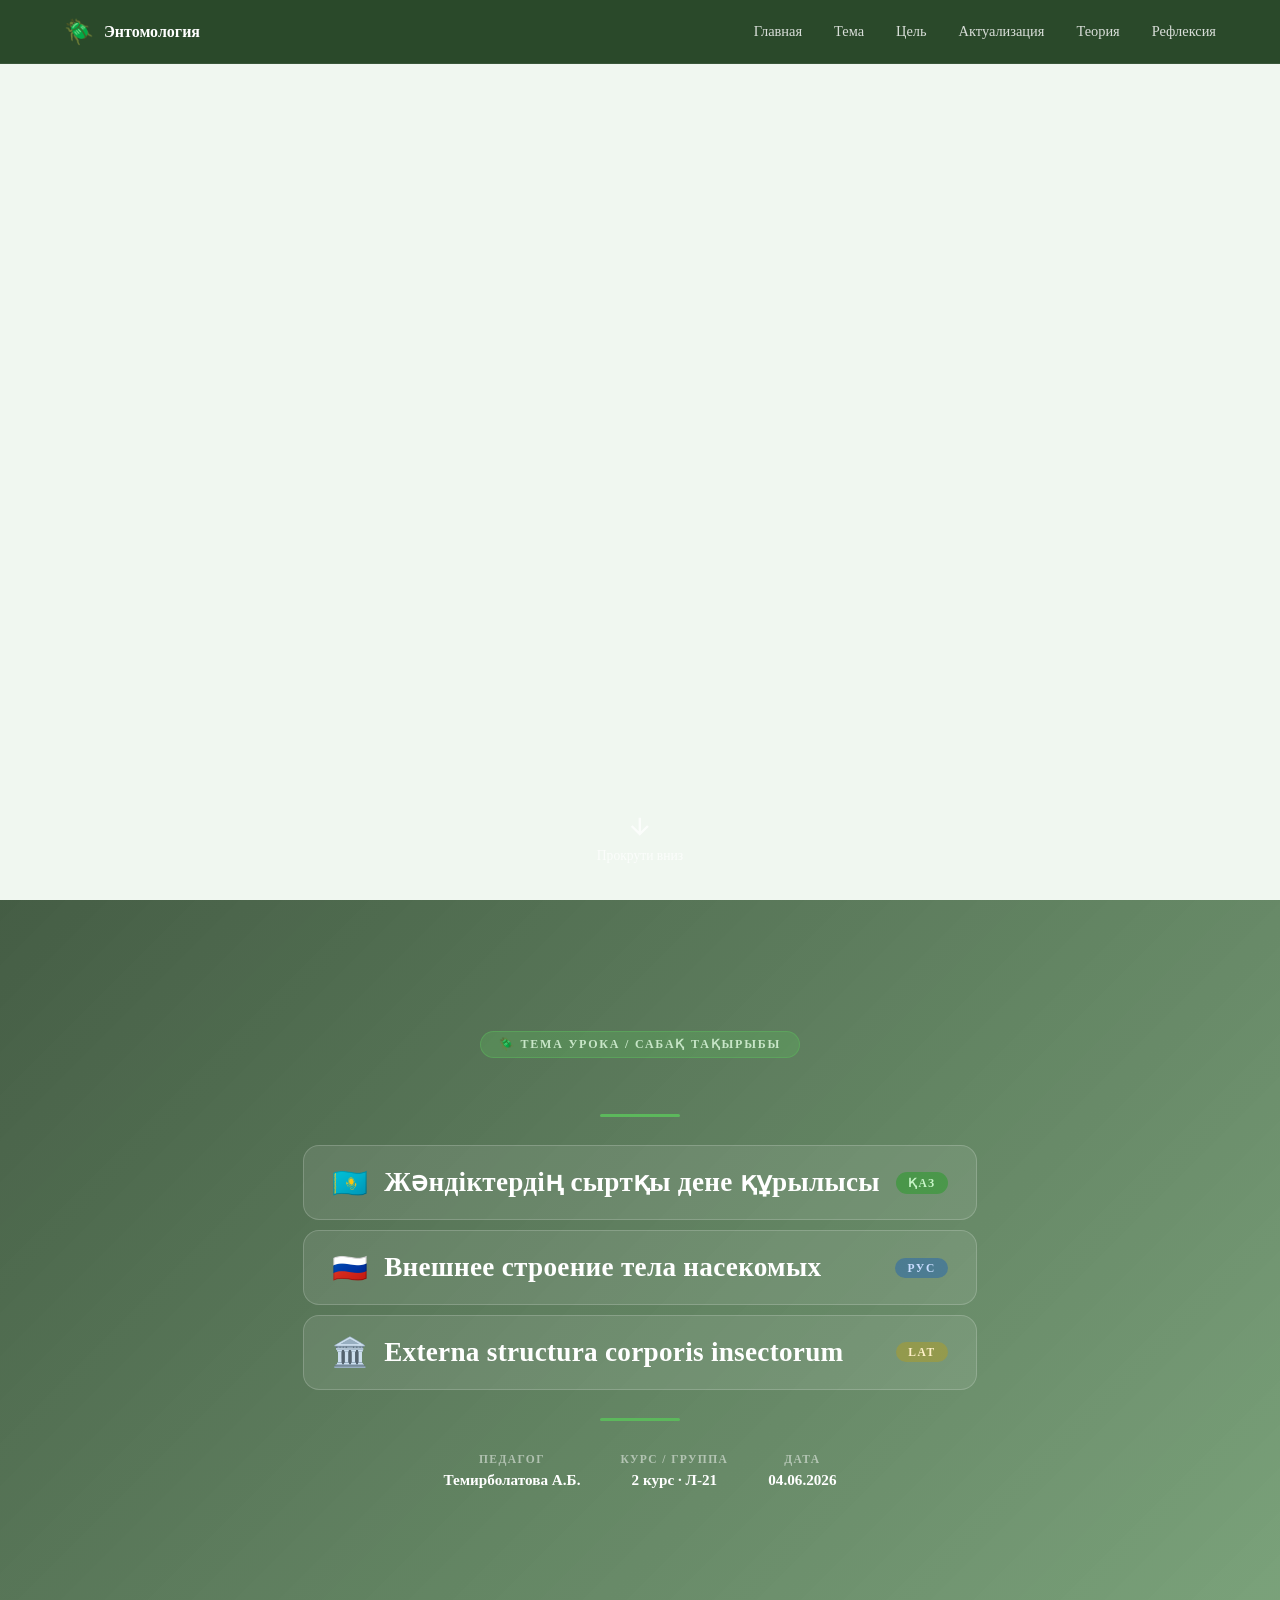
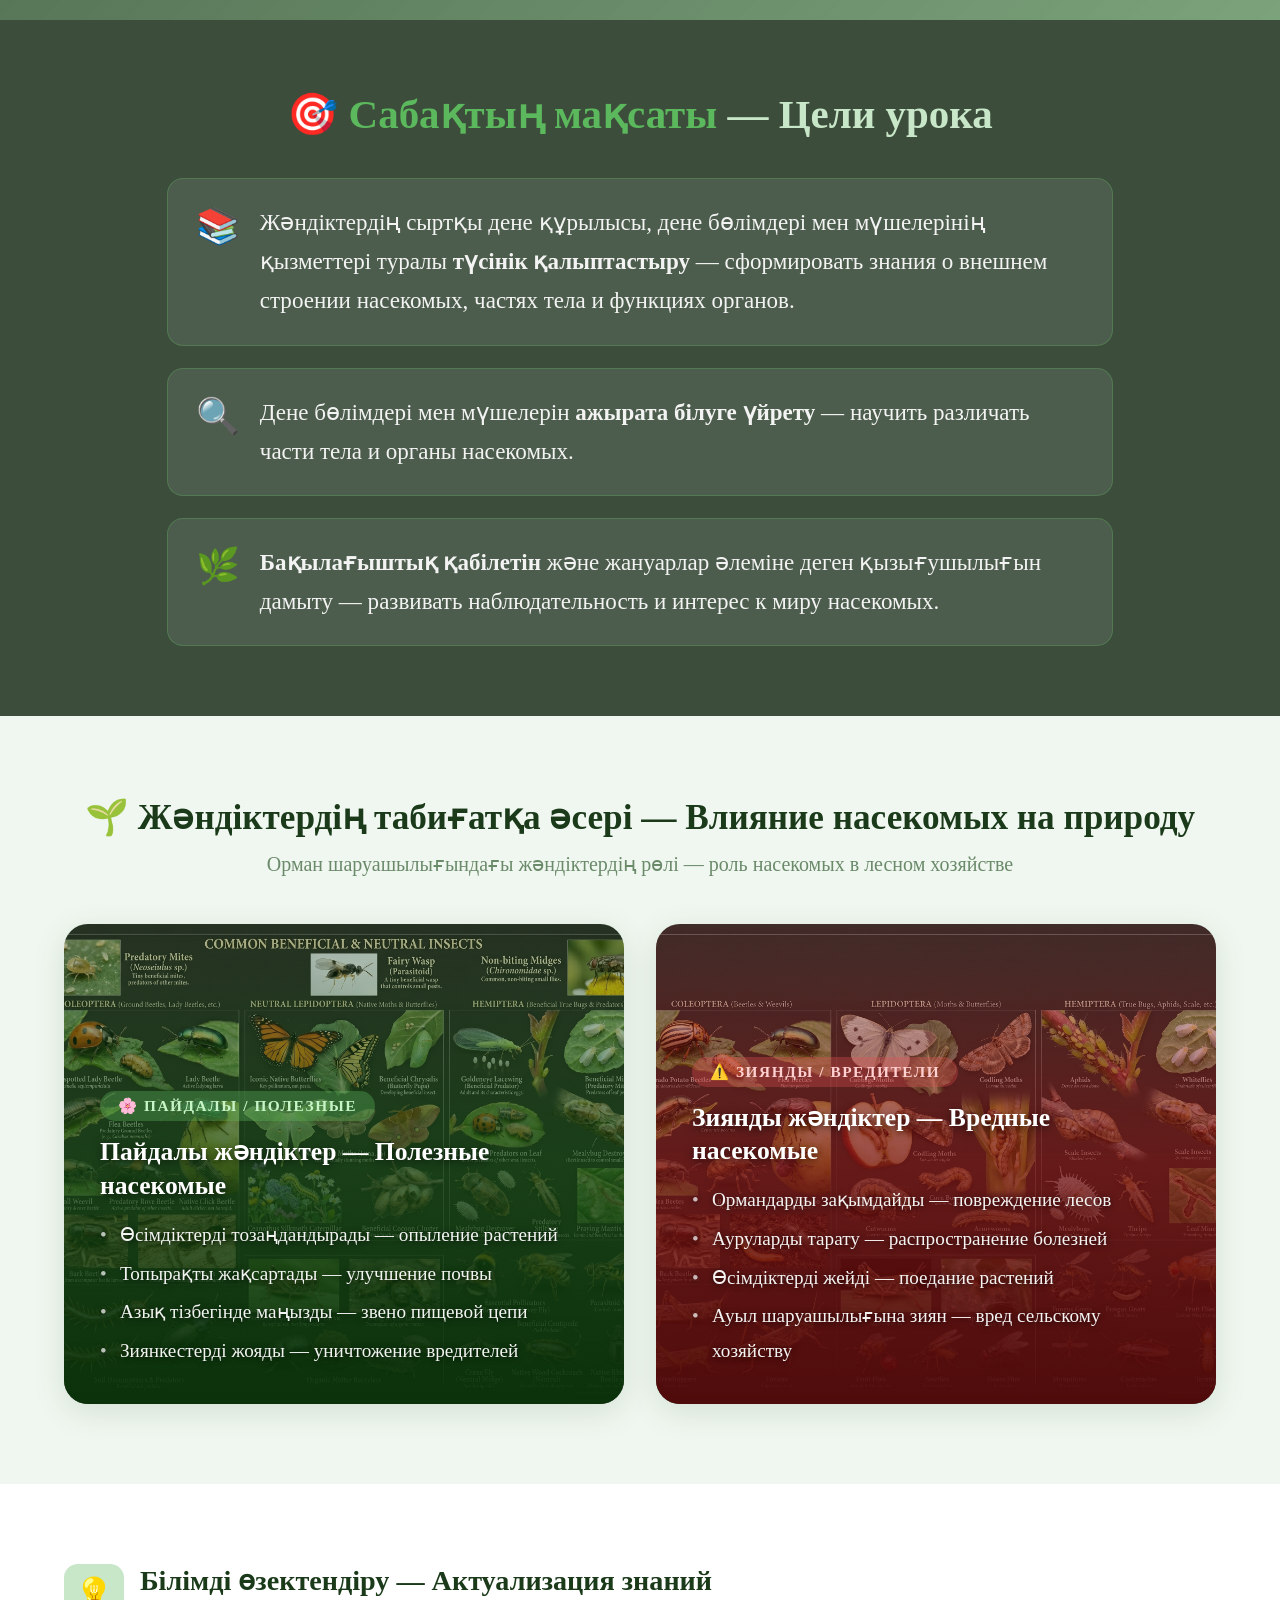
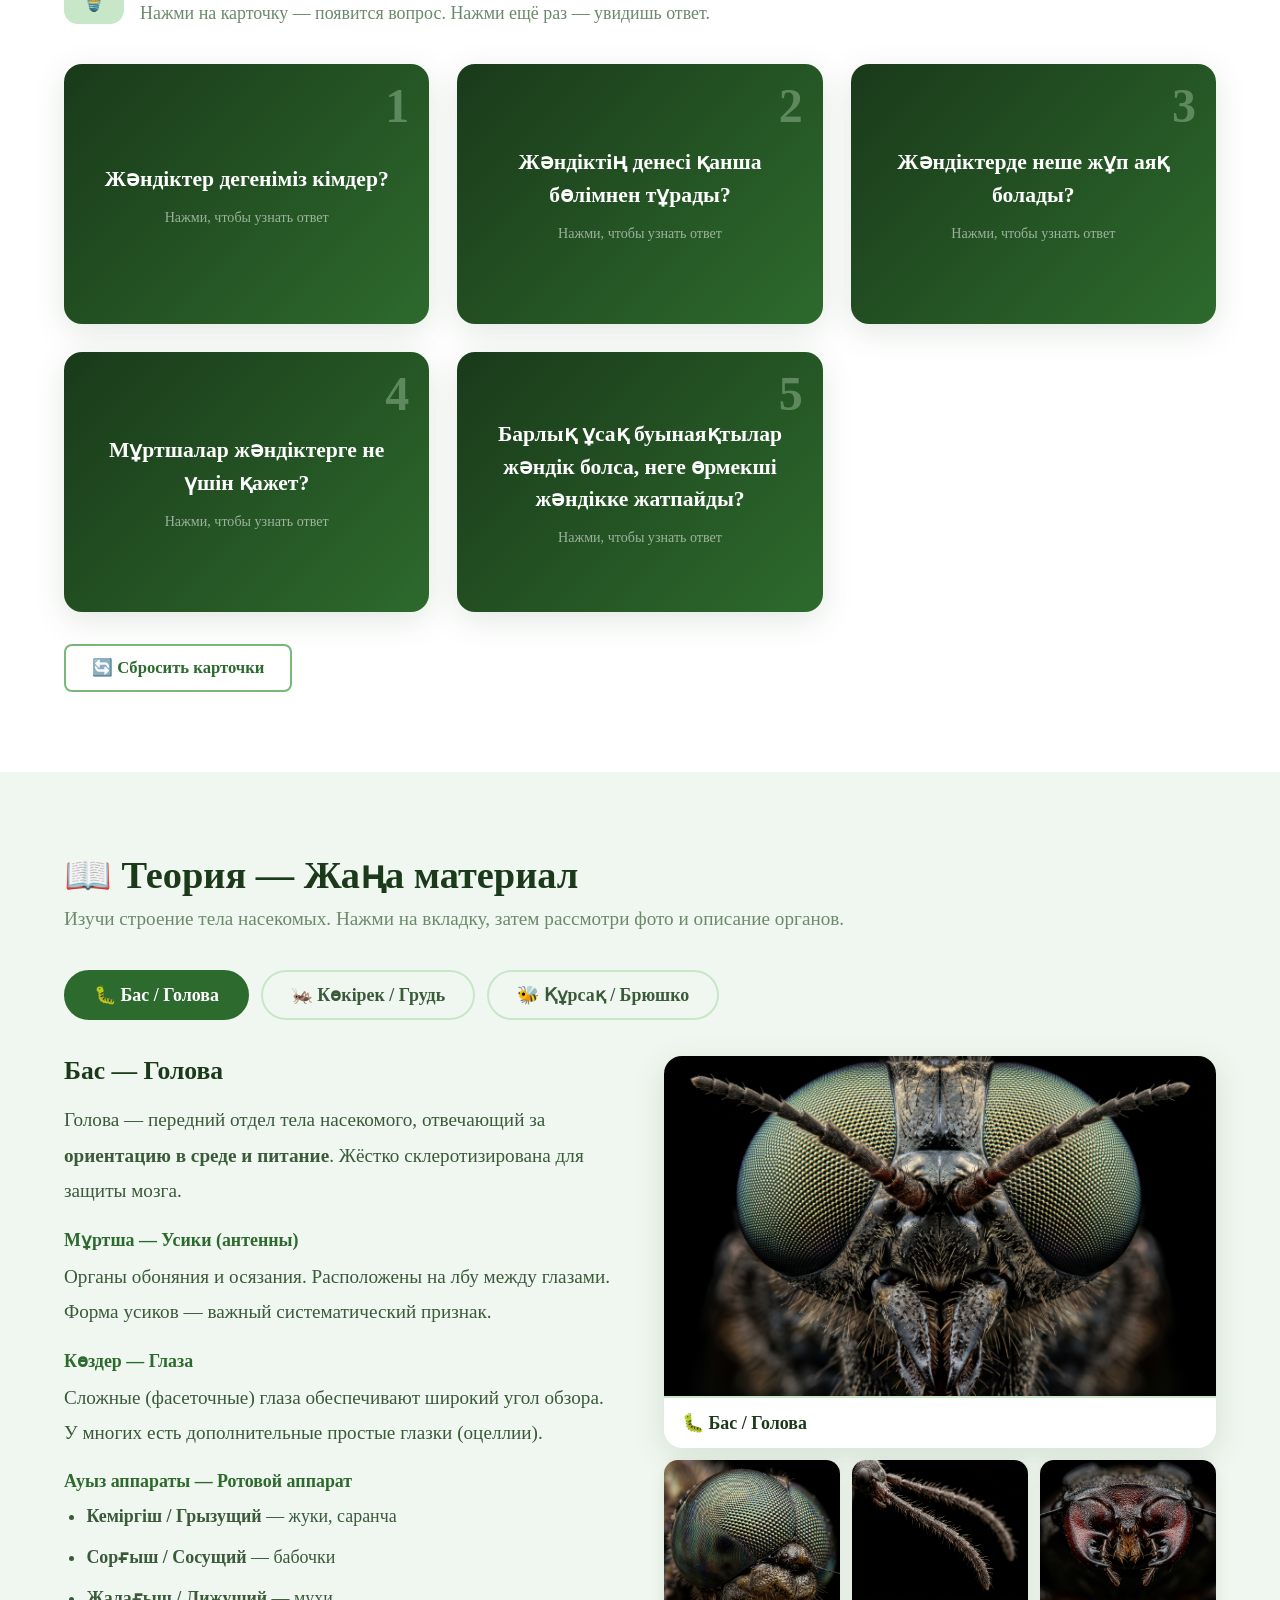
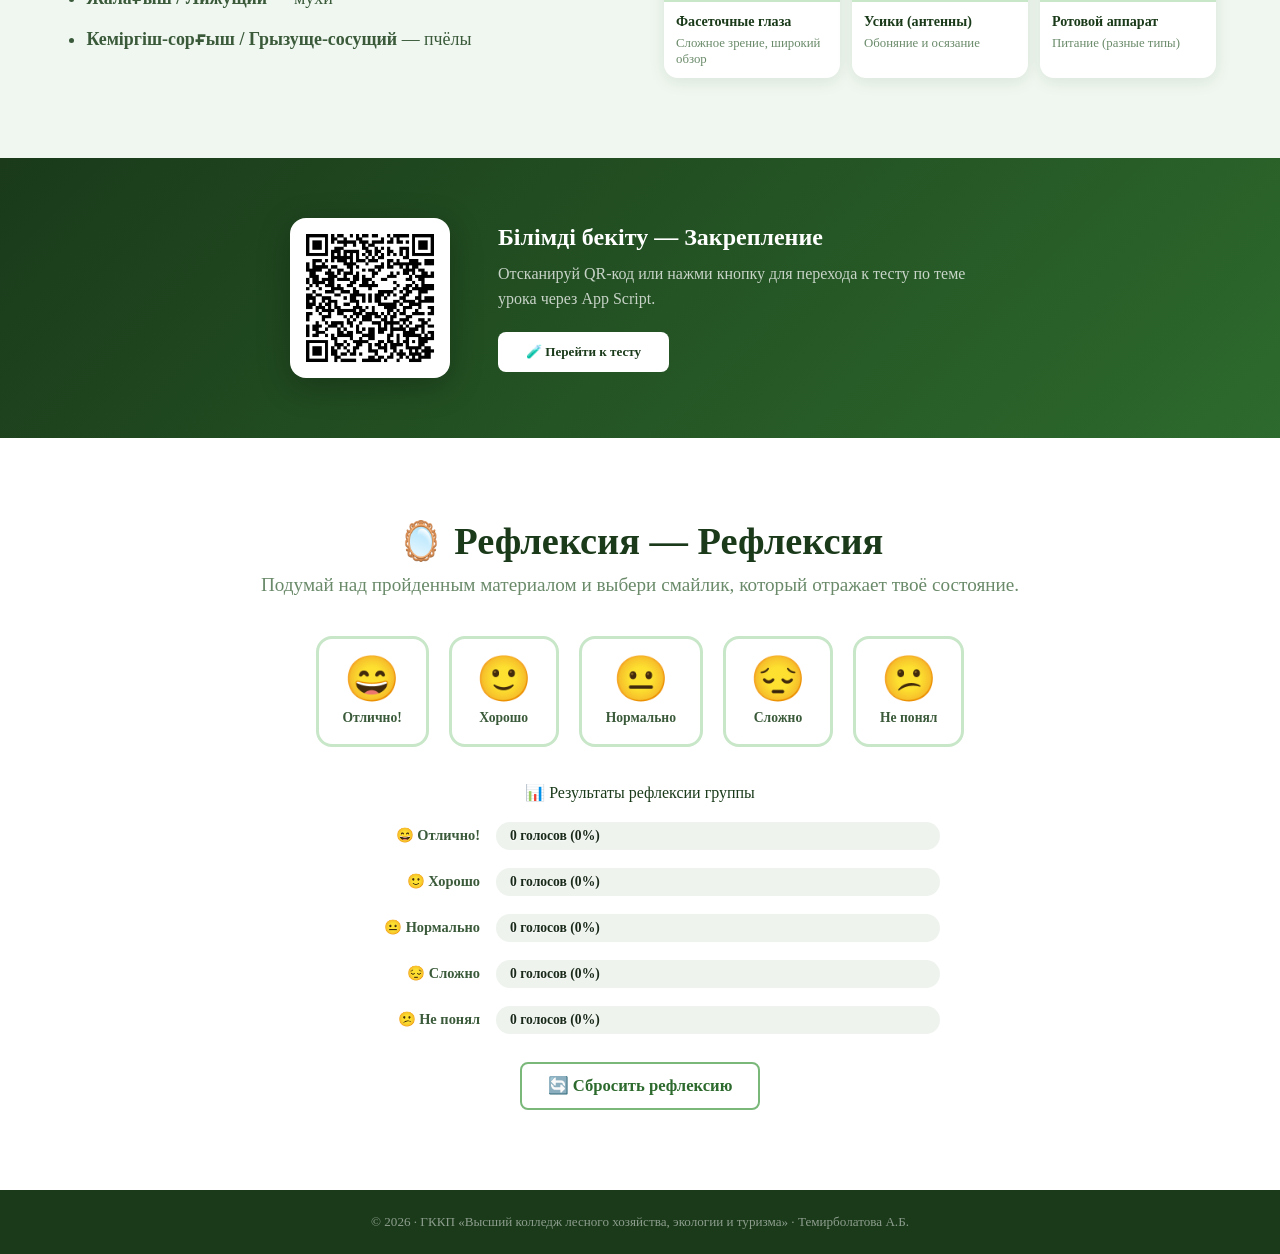
==== commit cdea4c9c: "Update index.html" ====
--- a/index.html
+++ b/index.html
@@ -465,7 +465,7 @@
   <div class="vlianie-grid">
     <!-- Полезные -->
     <div class="vlianie-card card-polezn">
-      <img src="img/1.1.jpeg" alt="Полезные насекомые" onerror="this.style.display='none'">
+      <img src="1.1.jpeg" alt="Полезные насекомые" onerror="this.style.display='none'">
       <div class="vlianie-card-overlay"></div>
       <div class="vlianie-card-body">
         <div class="vlianie-card-tag">🌸 Пайдалы / Полезные</div>
@@ -480,7 +480,7 @@
     </div>
     <!-- Вредные -->
     <div class="vlianie-card card-vred">
-      <img src="img/1.jpeg" alt="Вредные насекомые" onerror="this.style.display='none'">
+      <img src="1.jpeg" alt="Вредные насекомые" onerror="this.style.display='none'">
       <div class="vlianie-card-overlay"></div>
       <div class="vlianie-card-body">
         <div class="vlianie-card-tag">⚠️ Зиянды / Вредители</div>
@@ -781,4 +781,4 @@
 initReflection();
 </script>
 </body>
-</html>+</html>
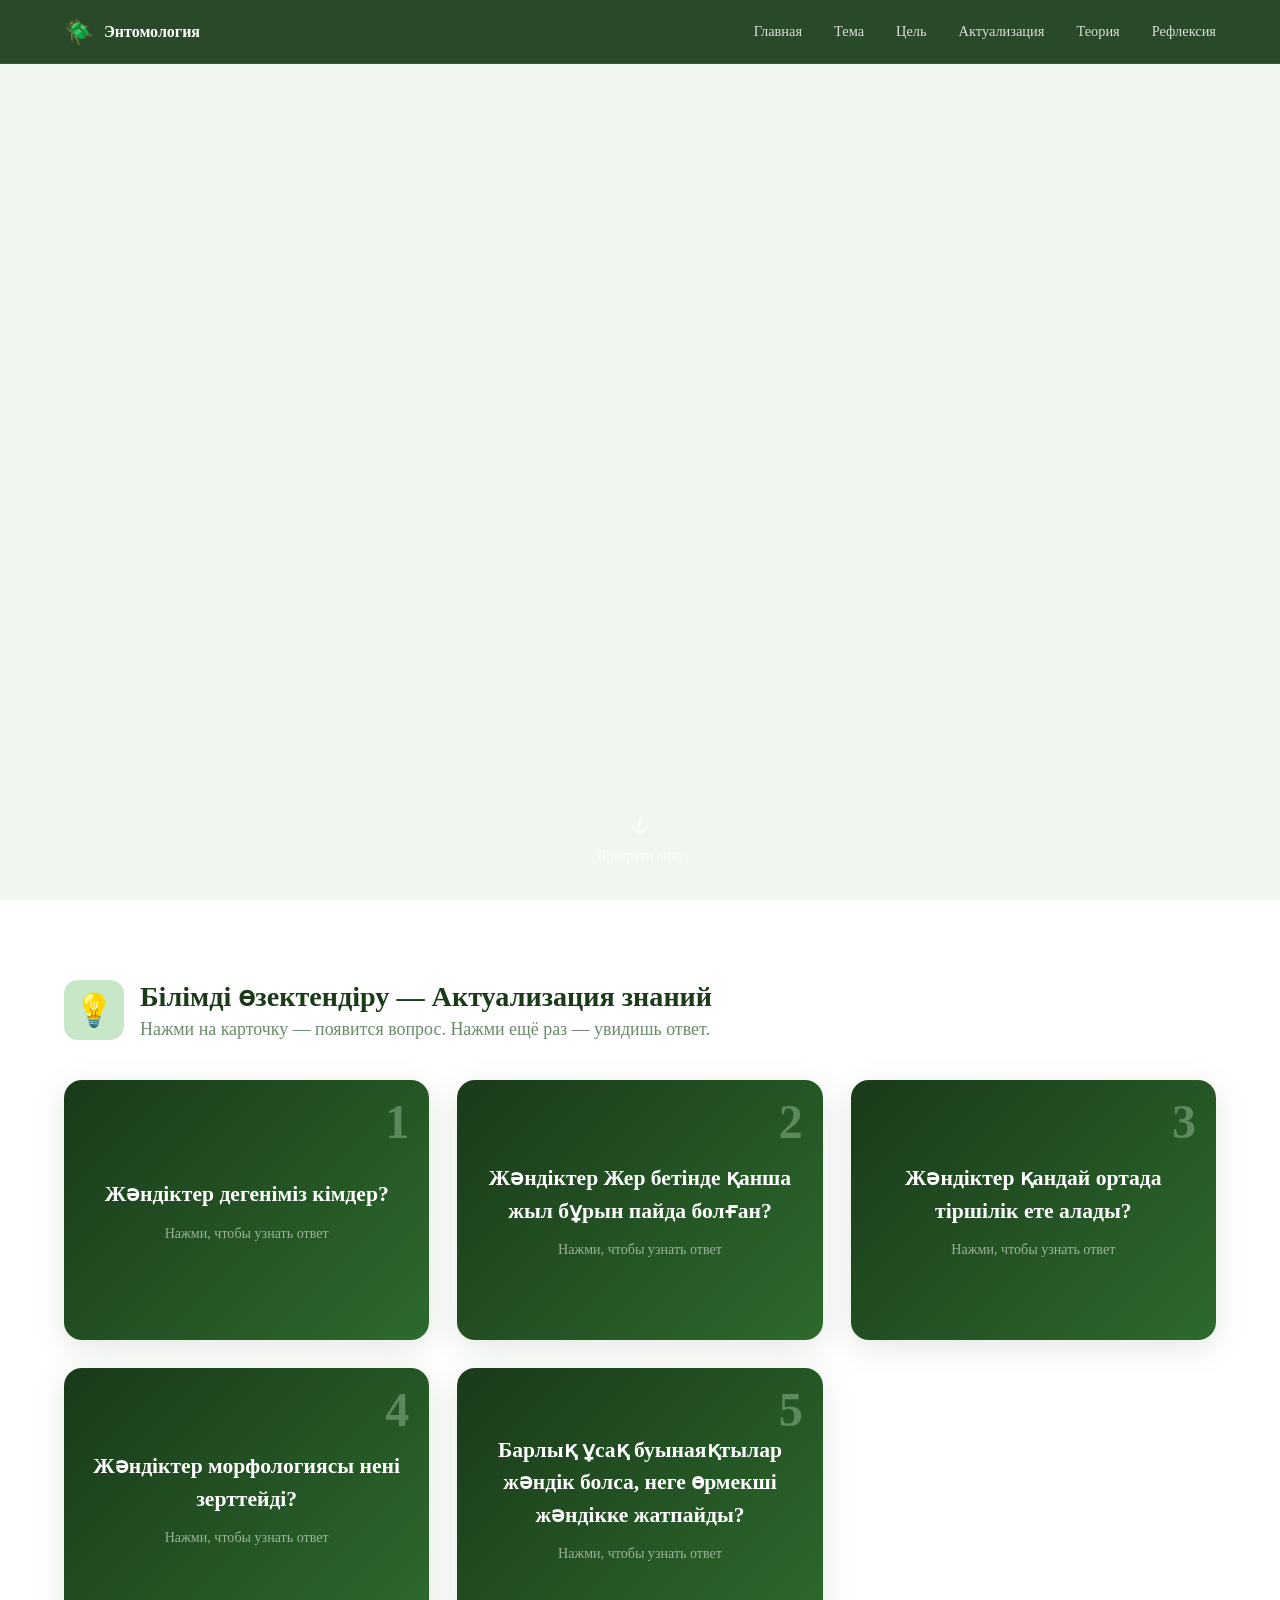
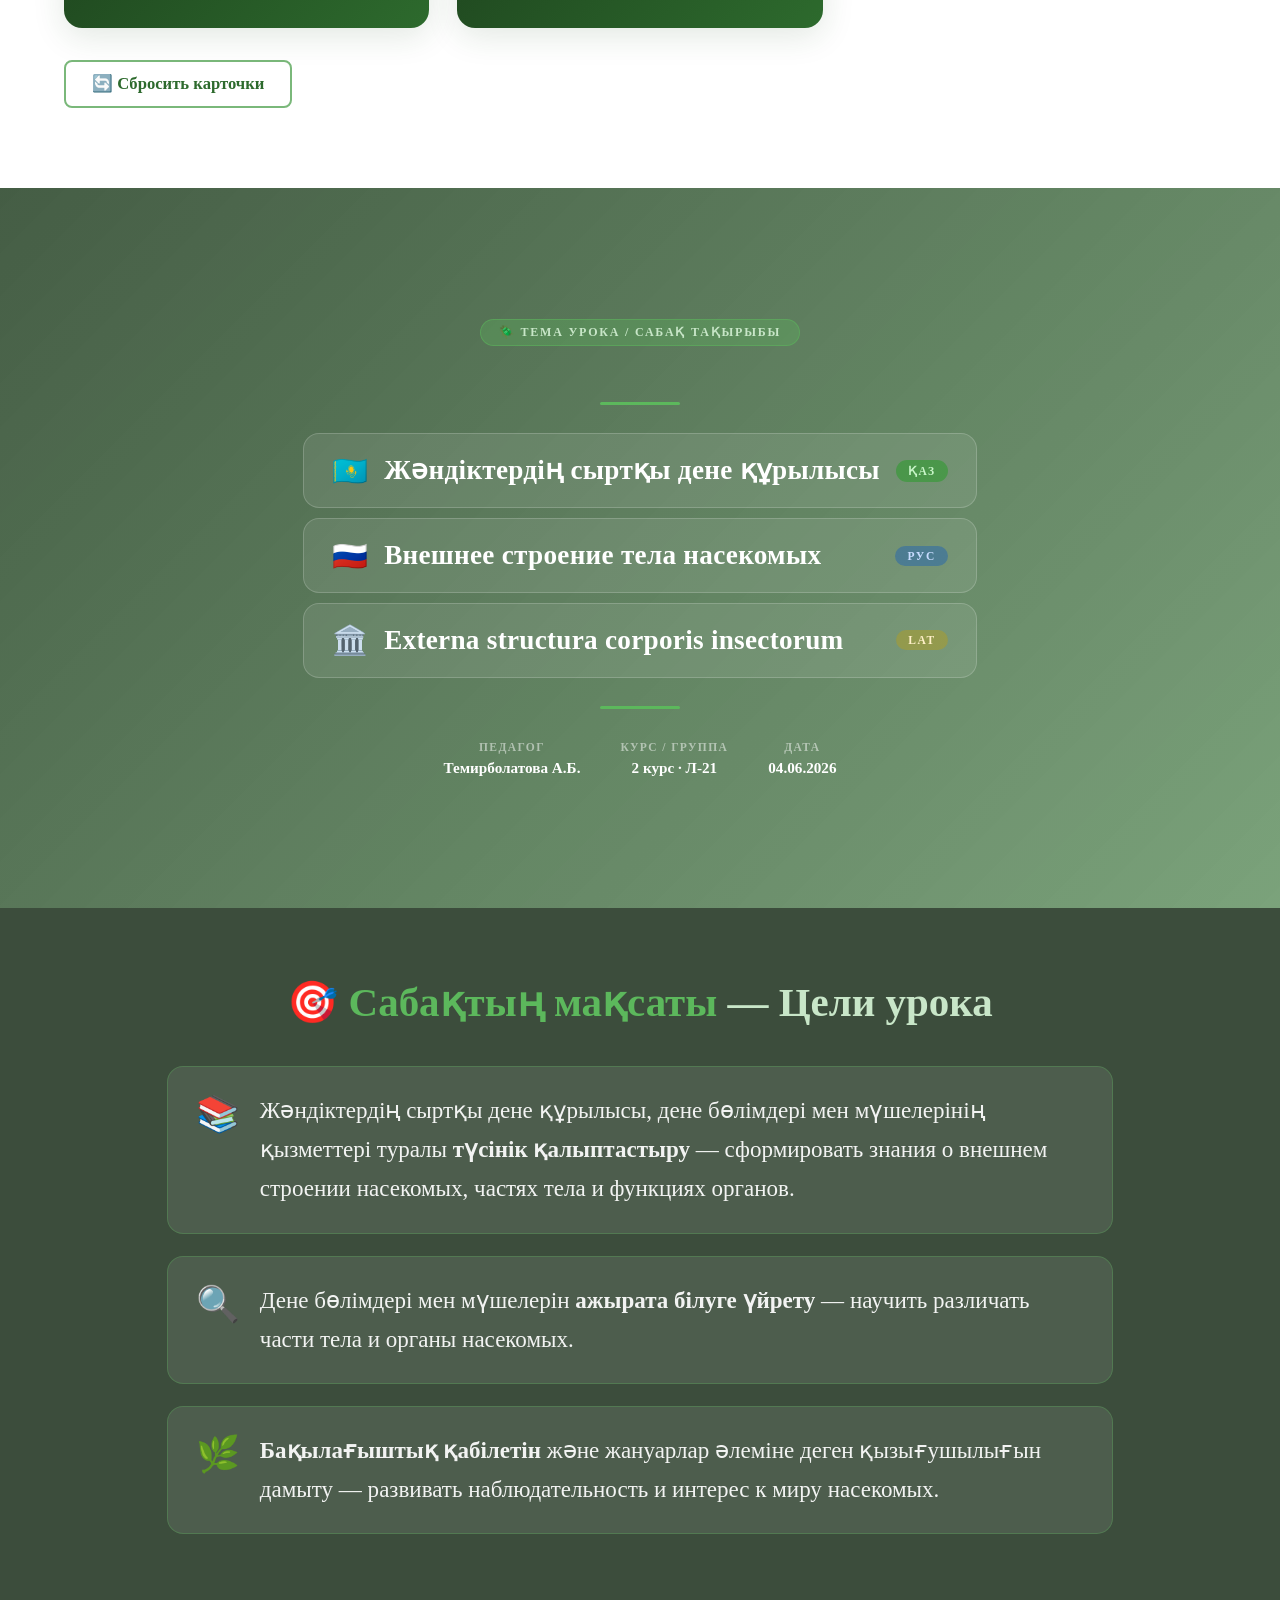
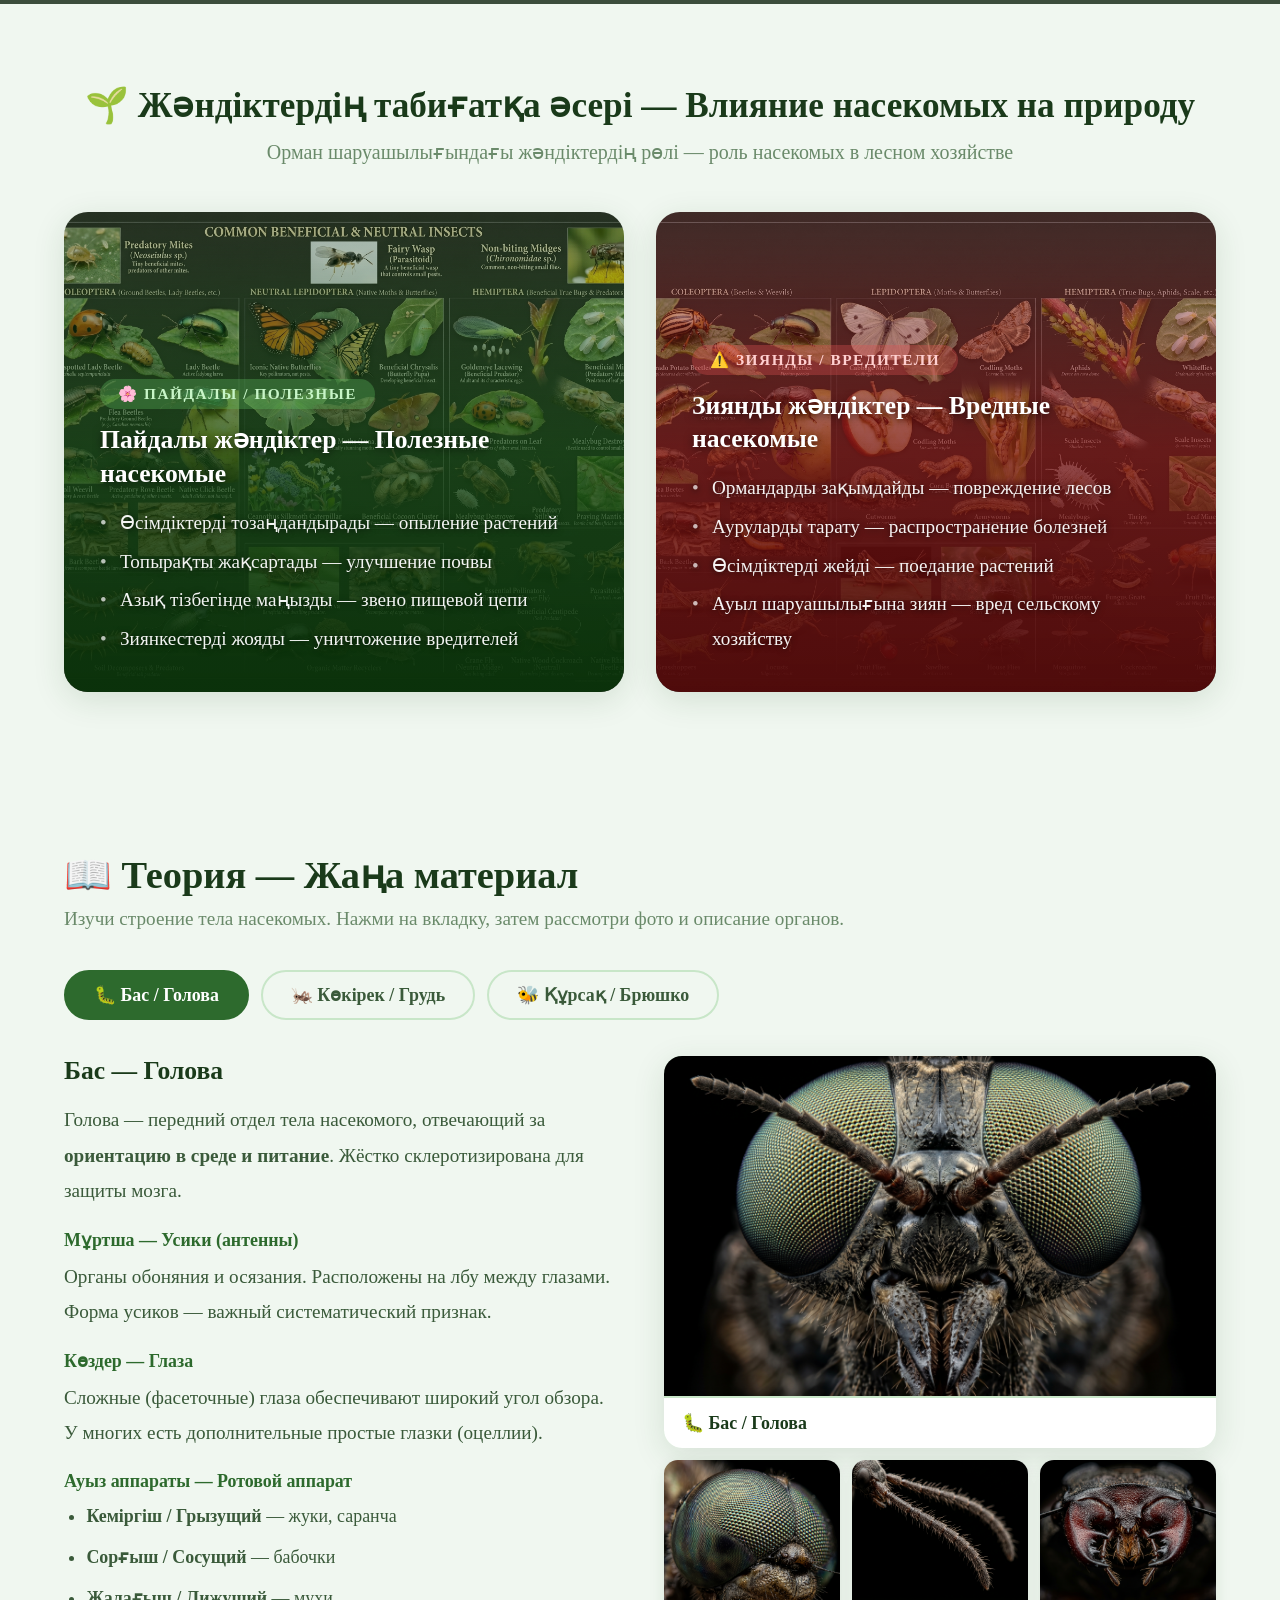
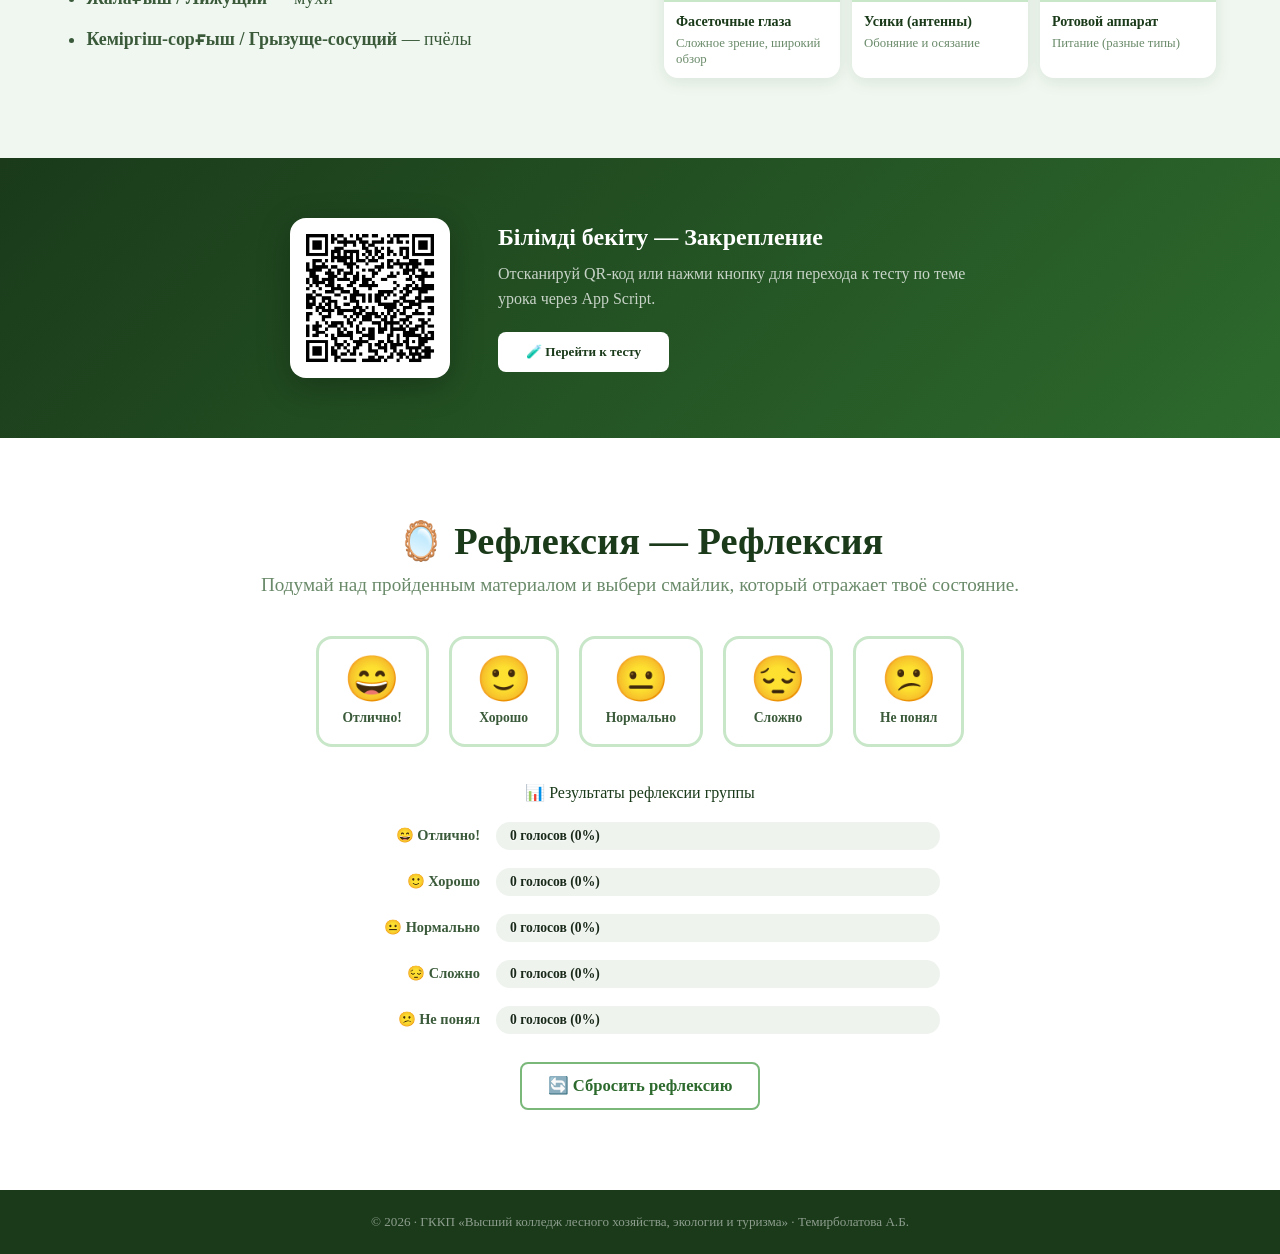
==== commit bb3ae598: "Update index.html" ====
--- a/index.html
+++ b/index.html
@@ -390,6 +390,21 @@
   <div class="scroll-hint">
     <svg viewBox="0 0 24 24" fill="none" stroke="currentColor" stroke-width="2"><path d="M12 5v14M5 12l7 7 7-7"/></svg>
     Прокрути вниз
+  </div>
+</section>
+
+<!-- BLOCK 4: АКТУАЛИЗАЦИЯ ЗНАНИЙ (5 карточек) -->
+<section id="dz">
+  <div class="dz-header">
+    <div class="dz-icon">💡</div>
+    <div class="dz-meta">
+      <h2>Білімді өзектендіру — Актуализация знаний</h2>
+      <p>Нажми на карточку — появится вопрос. Нажми ещё раз — увидишь ответ.</p>
+    </div>
+  </div>
+  <div class="cards-grid" id="cards-grid"></div>
+  <div class="dz-controls">
+    <button class="btn-reset" onclick="resetCards()">🔄 Сбросить карточки</button>
   </div>
 </section>
 
@@ -458,6 +473,8 @@
   </div>
 </section>
 
+
+
 <!-- BLOCK 3.1: ВЛИЯНИЕ НА ПРИРОДУ -->
 <section id="vlianie-block">
   <div class="vlianie-title">🌱 Жәндіктердің табиғатқа әсері — Влияние насекомых на природу</div>
@@ -496,20 +513,7 @@
   </div>
 </section>
 
-<!-- BLOCK 4: АКТУАЛИЗАЦИЯ ЗНАНИЙ (5 карточек) -->
-<section id="dz">
-  <div class="dz-header">
-    <div class="dz-icon">💡</div>
-    <div class="dz-meta">
-      <h2>Білімді өзектендіру — Актуализация знаний</h2>
-      <p>Нажми на карточку — появится вопрос. Нажми ещё раз — увидишь ответ.</p>
-    </div>
-  </div>
-  <div class="cards-grid" id="cards-grid"></div>
-  <div class="dz-controls">
-    <button class="btn-reset" onclick="resetCards()">🔄 Сбросить карточки</button>
-  </div>
-</section>
+
 
 <!-- BLOCK 5: ТЕОРИЯ (3 вкладки) -->
 <section id="theory">
@@ -557,20 +561,20 @@
     a: "Жер бетіндегі жануарлардың ең көп таралған тобы — наиболее многочисленная группа животных на Земле."
   },
   {
-    q: "Жәндіктің денесі қанша бөлімнен тұрады?",
-    a: "3 бөлімнен: бас, көкірек, құрсақ — Из 3 отделов: голова, грудь, брюшко."
+    q: "Жәндіктер Жер бетінде қанша жыл бұрын пайда болған?",
+    a: "300–400 миллион жыл"
   },
   {
-    q: "Жәндіктерде неше жұп аяқ болады?",
-    a: "3 жұп аяқ (6 аяқ) — 3 пары ног (6 ног). Это главный признак насекомых."
+    q: "Жәндіктер қандай ортада тіршілік ете алады?",
+    a: "Құрлықта, топырақта, ағаштарда"
   },
   {
-    q: "Мұртшалар жәндіктерге не үшін қажет?",
-    a: "Иіс сезу және сипап сезу үшін — для обоняния и осязания."
+    q: "Жәндіктер морфологиясы нені зерттейді? ",
+    a: "Жәндіктер дене мүшелерінің құрылысы мен орналасуын"
   },
   {
     q: "Барлық ұсақ буынаяқтылар жәндік болса, неге өрмекші жәндікке жатпайды?",
-    a: "Өйткені өрмекшіде 4 жұп аяқ (8 аяқ) бар, мұртша жоқ — у паука 4 пары ног (8), нет усиков."
+    a: "себебі аяқ саны әртүрлі, жәндіктерде мұртша болады"
   },
 ];
 
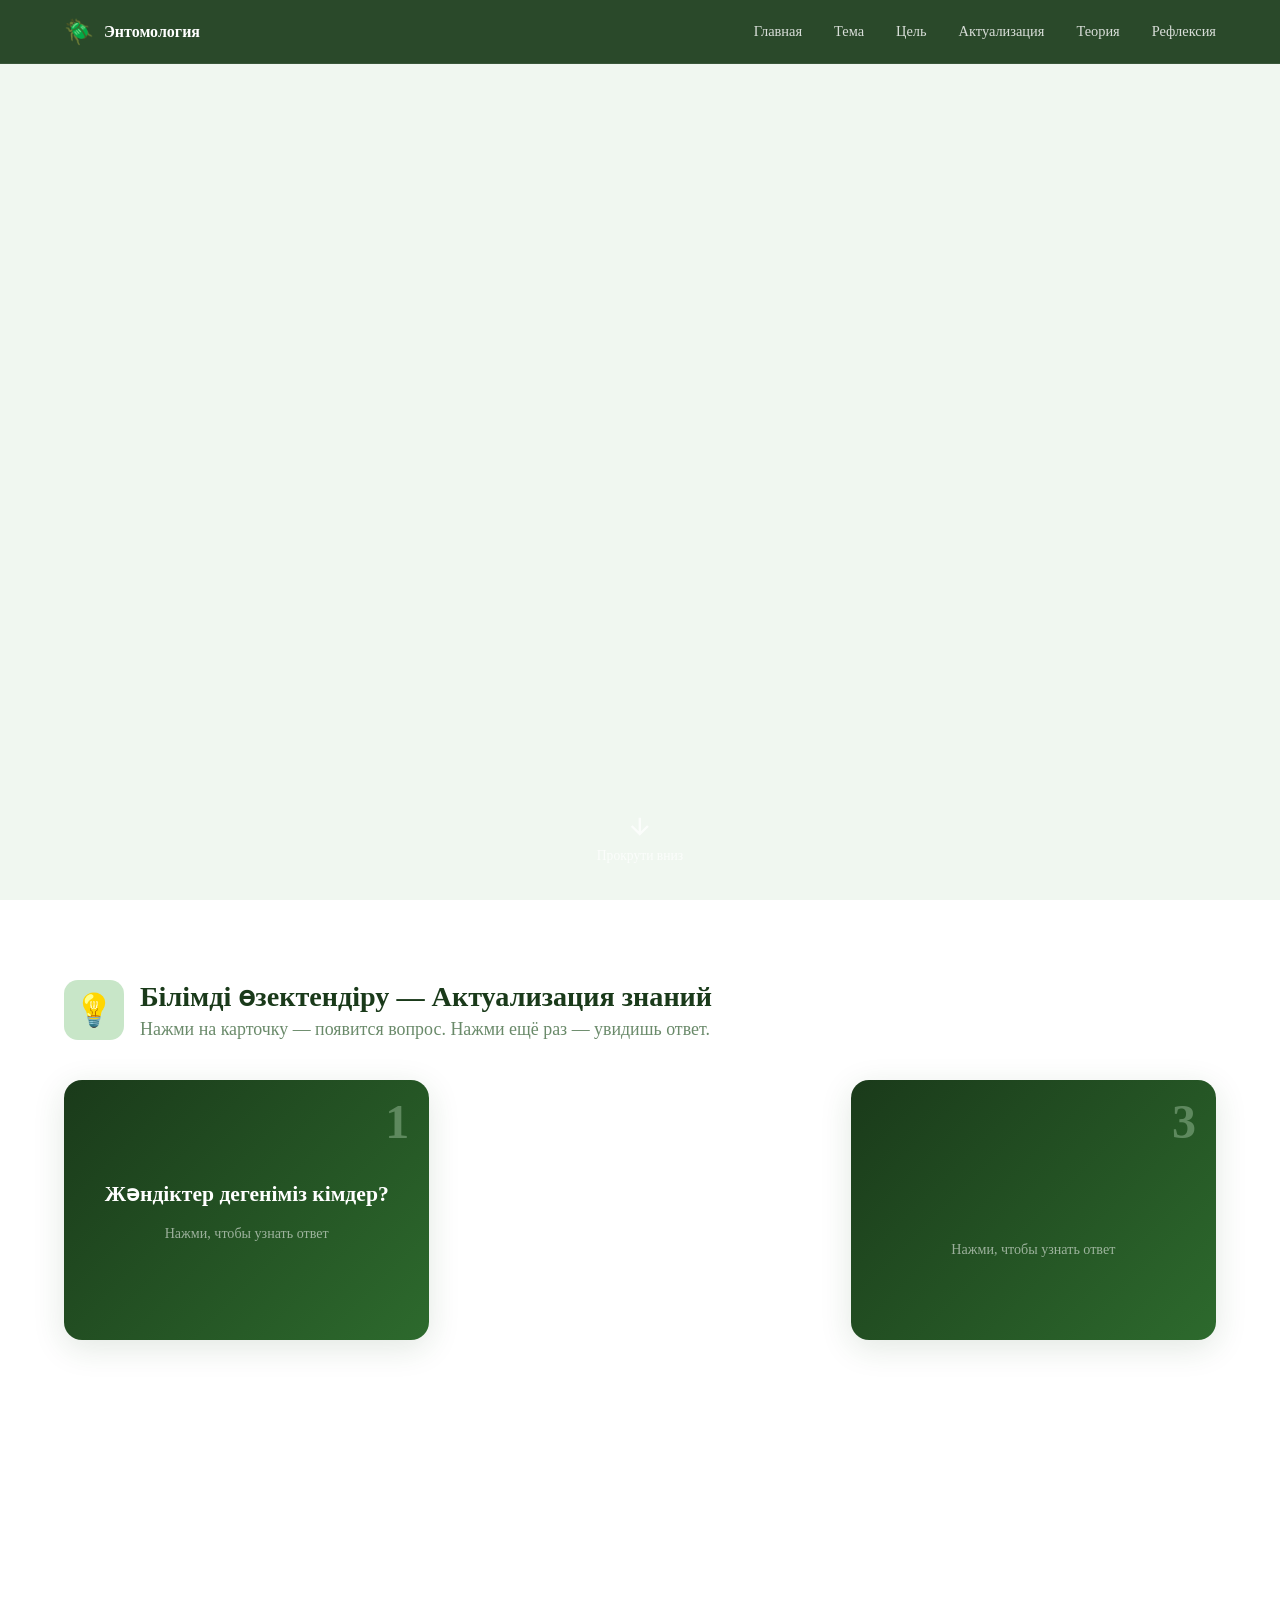
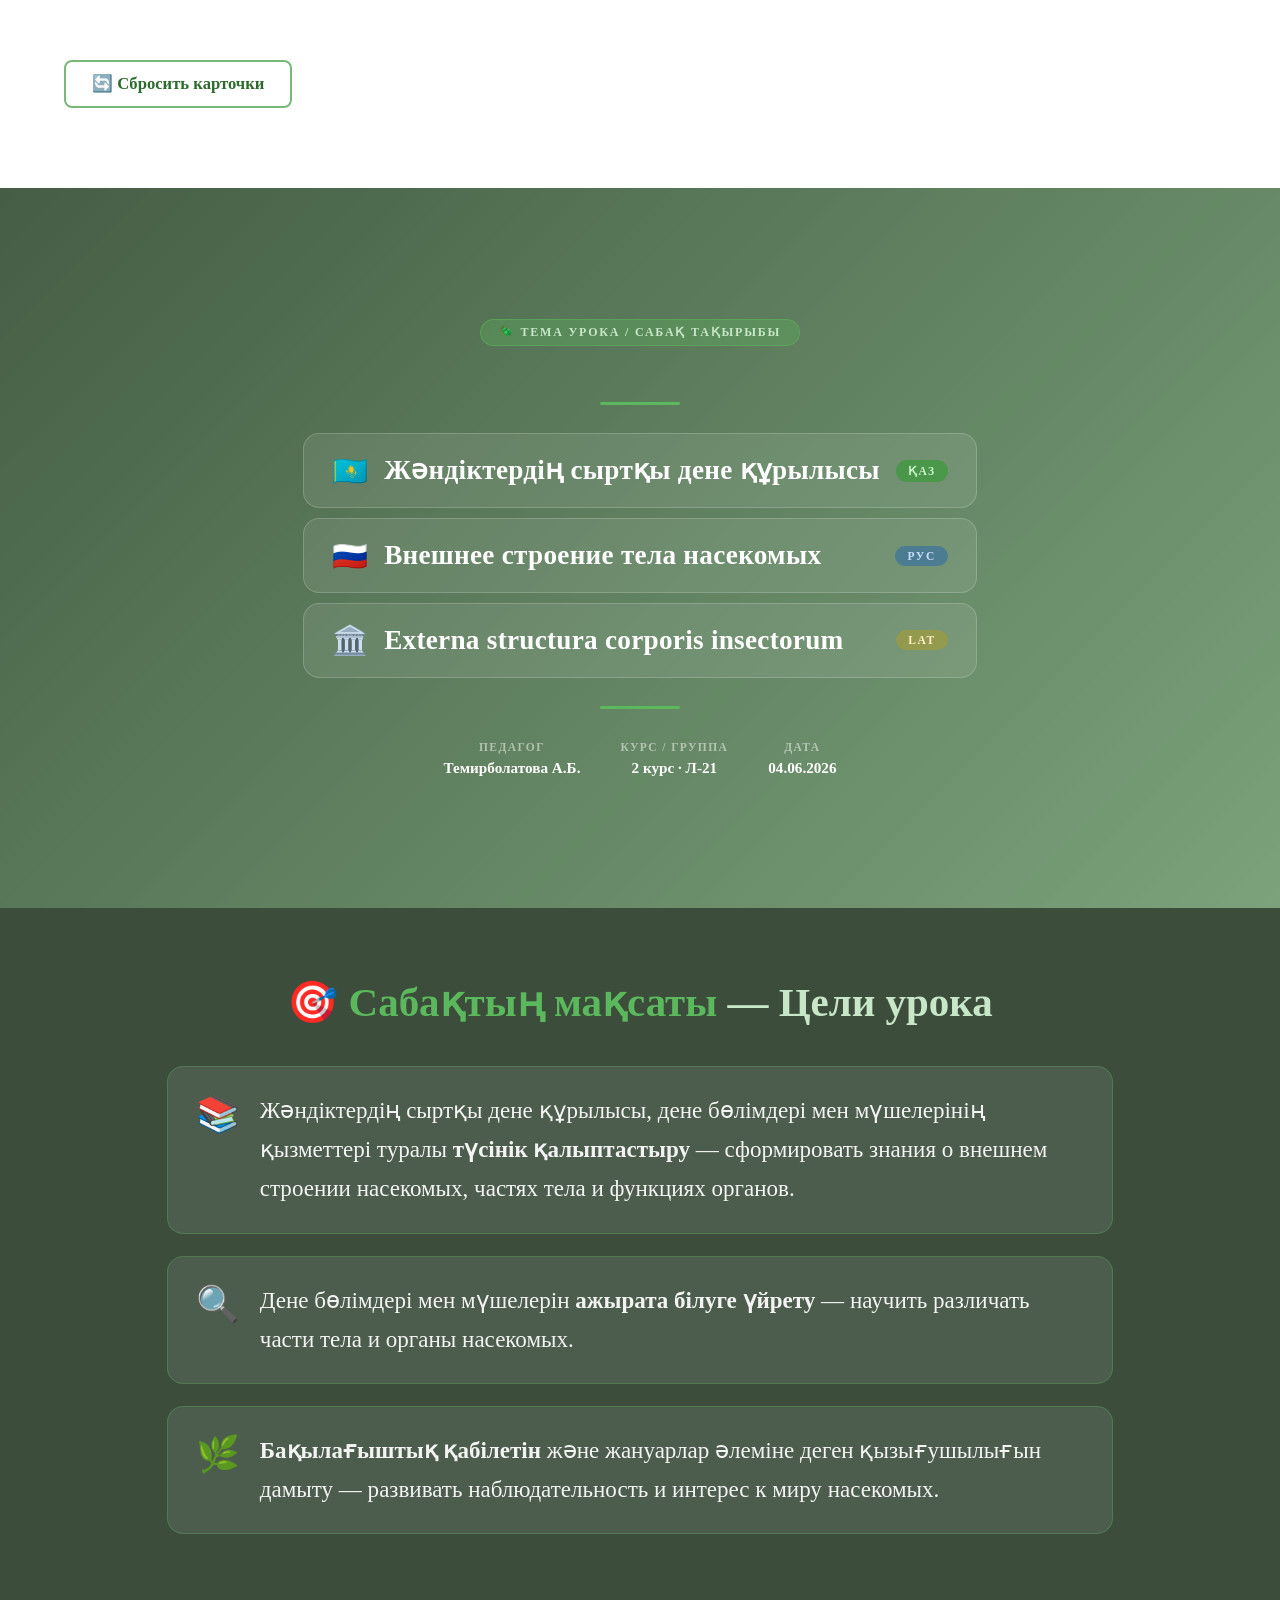
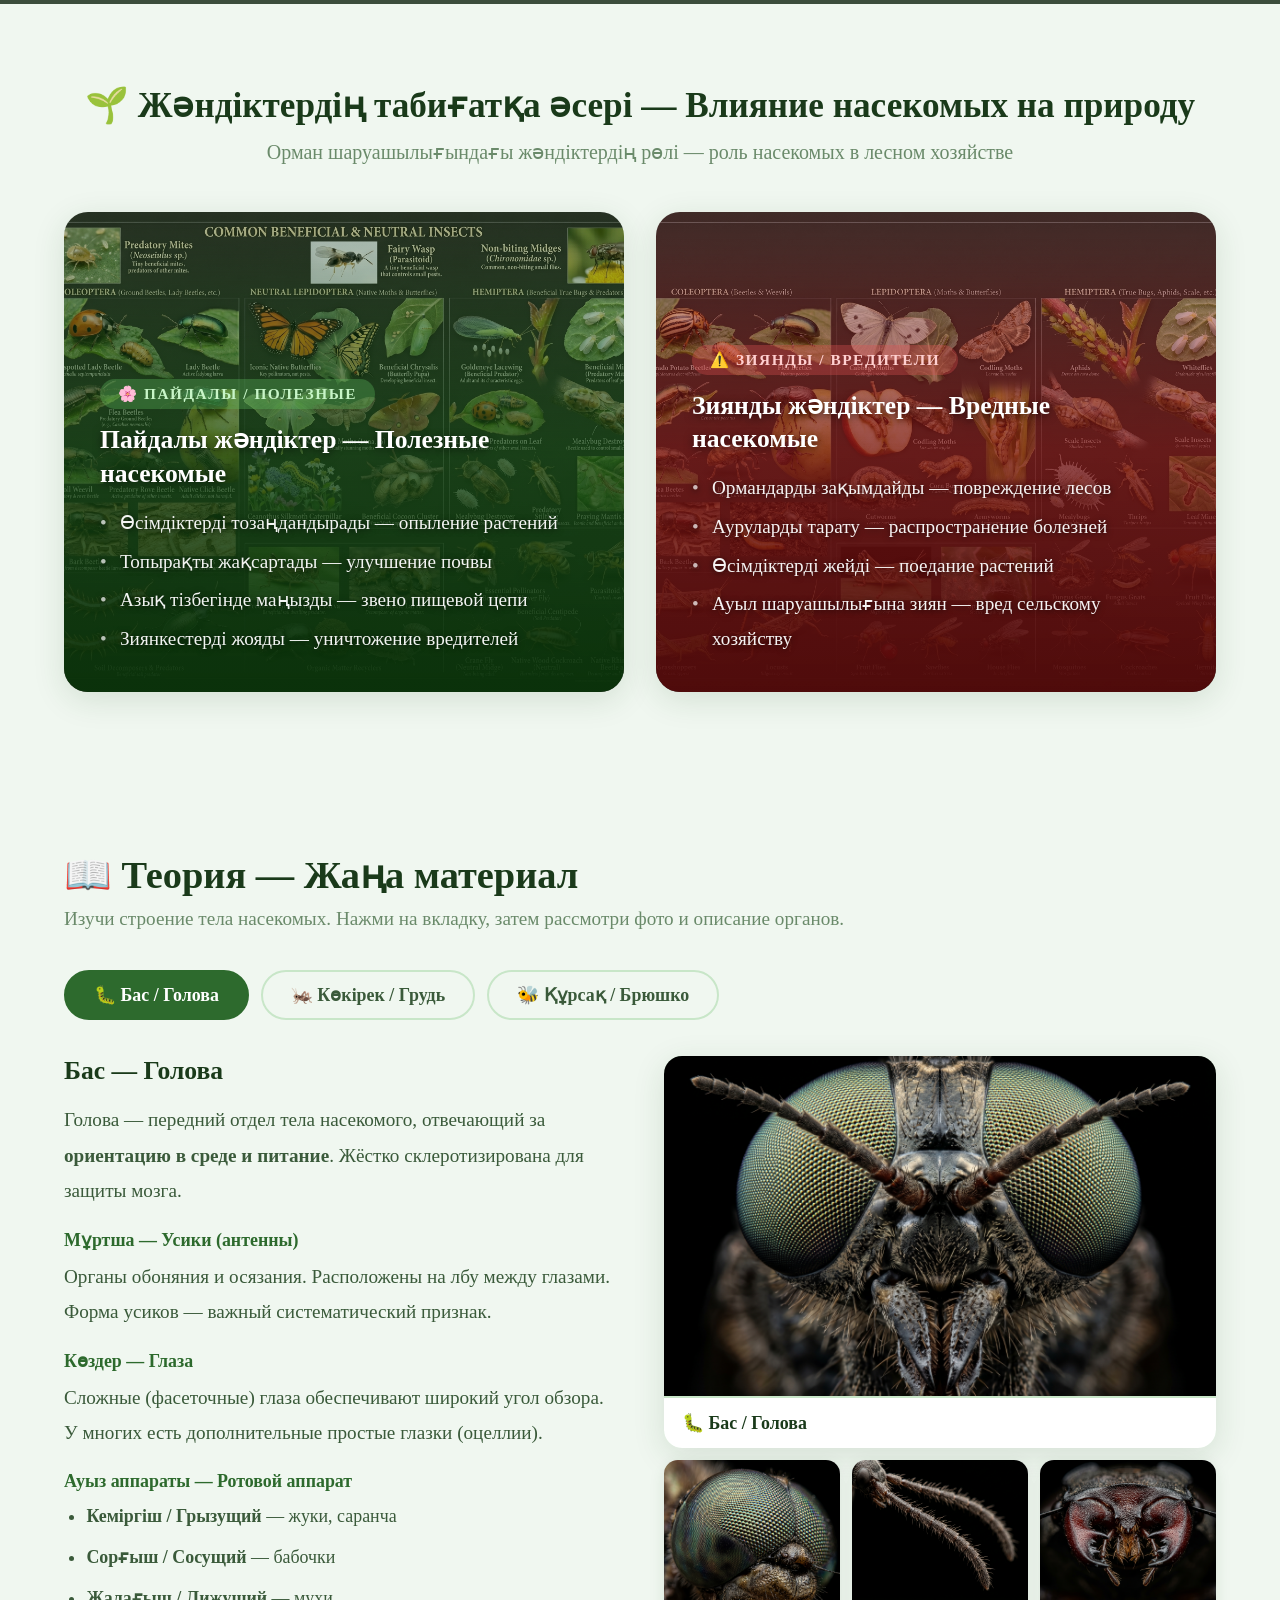
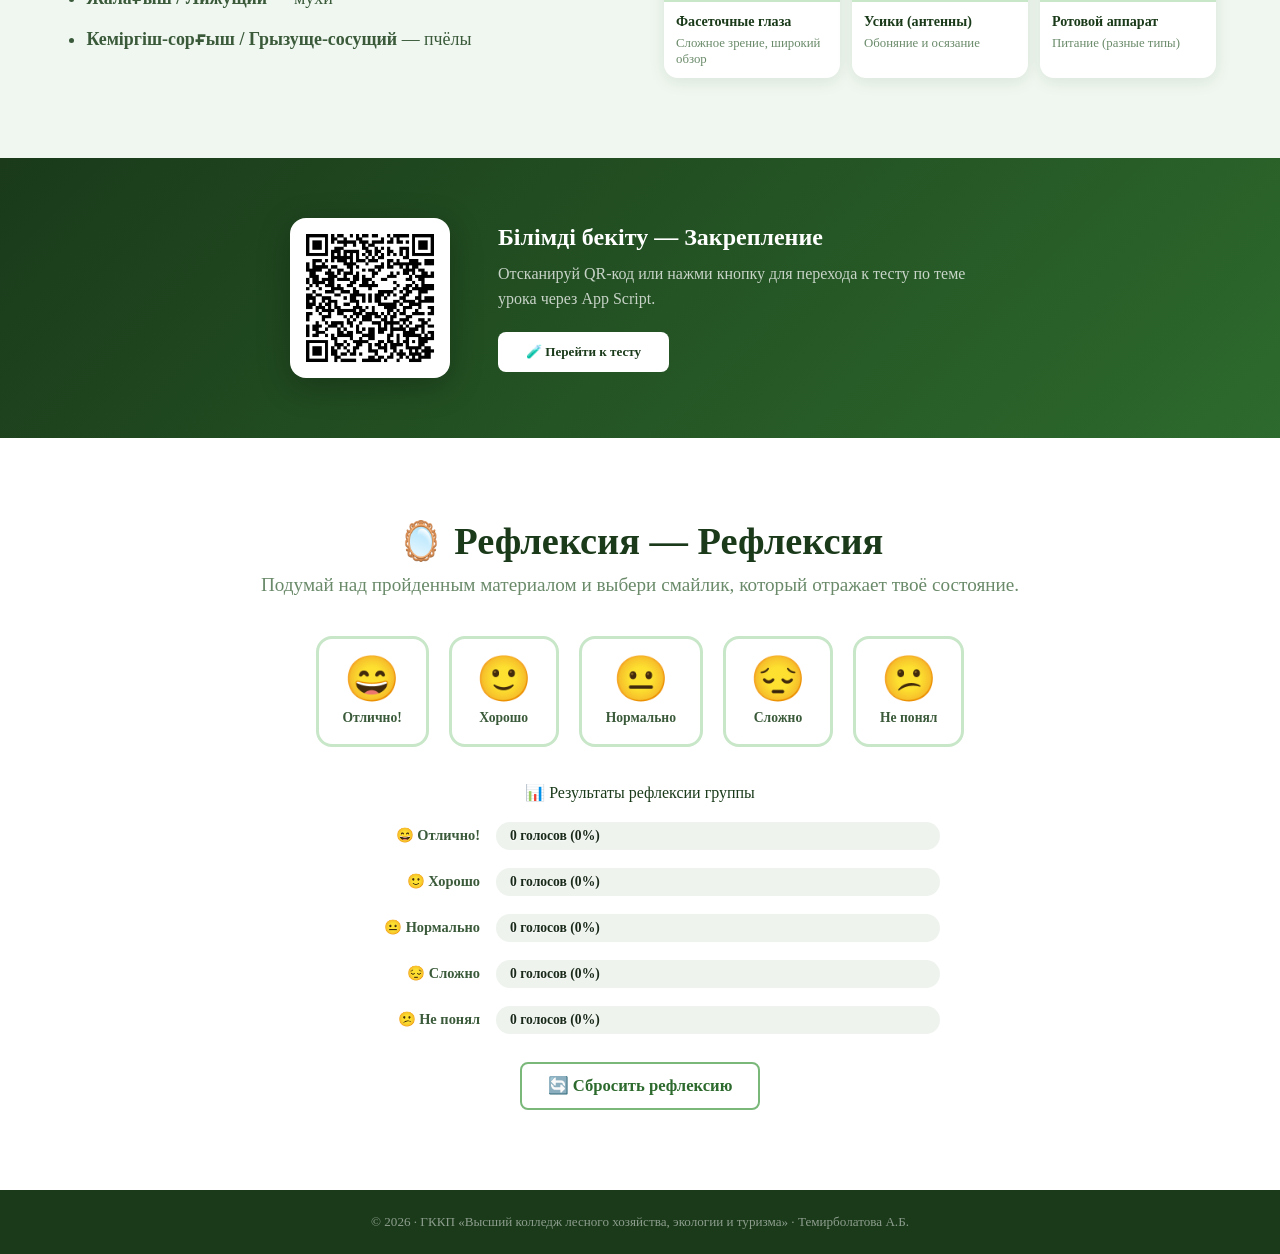
==== commit b7a6d8f3: "Update index.html" ====
--- a/index.html
+++ b/index.html
@@ -385,7 +385,7 @@
 <!-- BLOCK 1: HERO VIDEO (только видео, без текста) -->
 <section class="hero" id="hero">
   <video class="hero-video" autoplay muted loop playsinline>
-    <source src="2.mp4" type="video/mp4">
+    <source src="3.mp4" type="video/mp4">
   </video>
   <div class="scroll-hint">
     <svg viewBox="0 0 24 24" fill="none" stroke="currentColor" stroke-width="2"><path d="M12 5v14M5 12l7 7 7-7"/></svg>
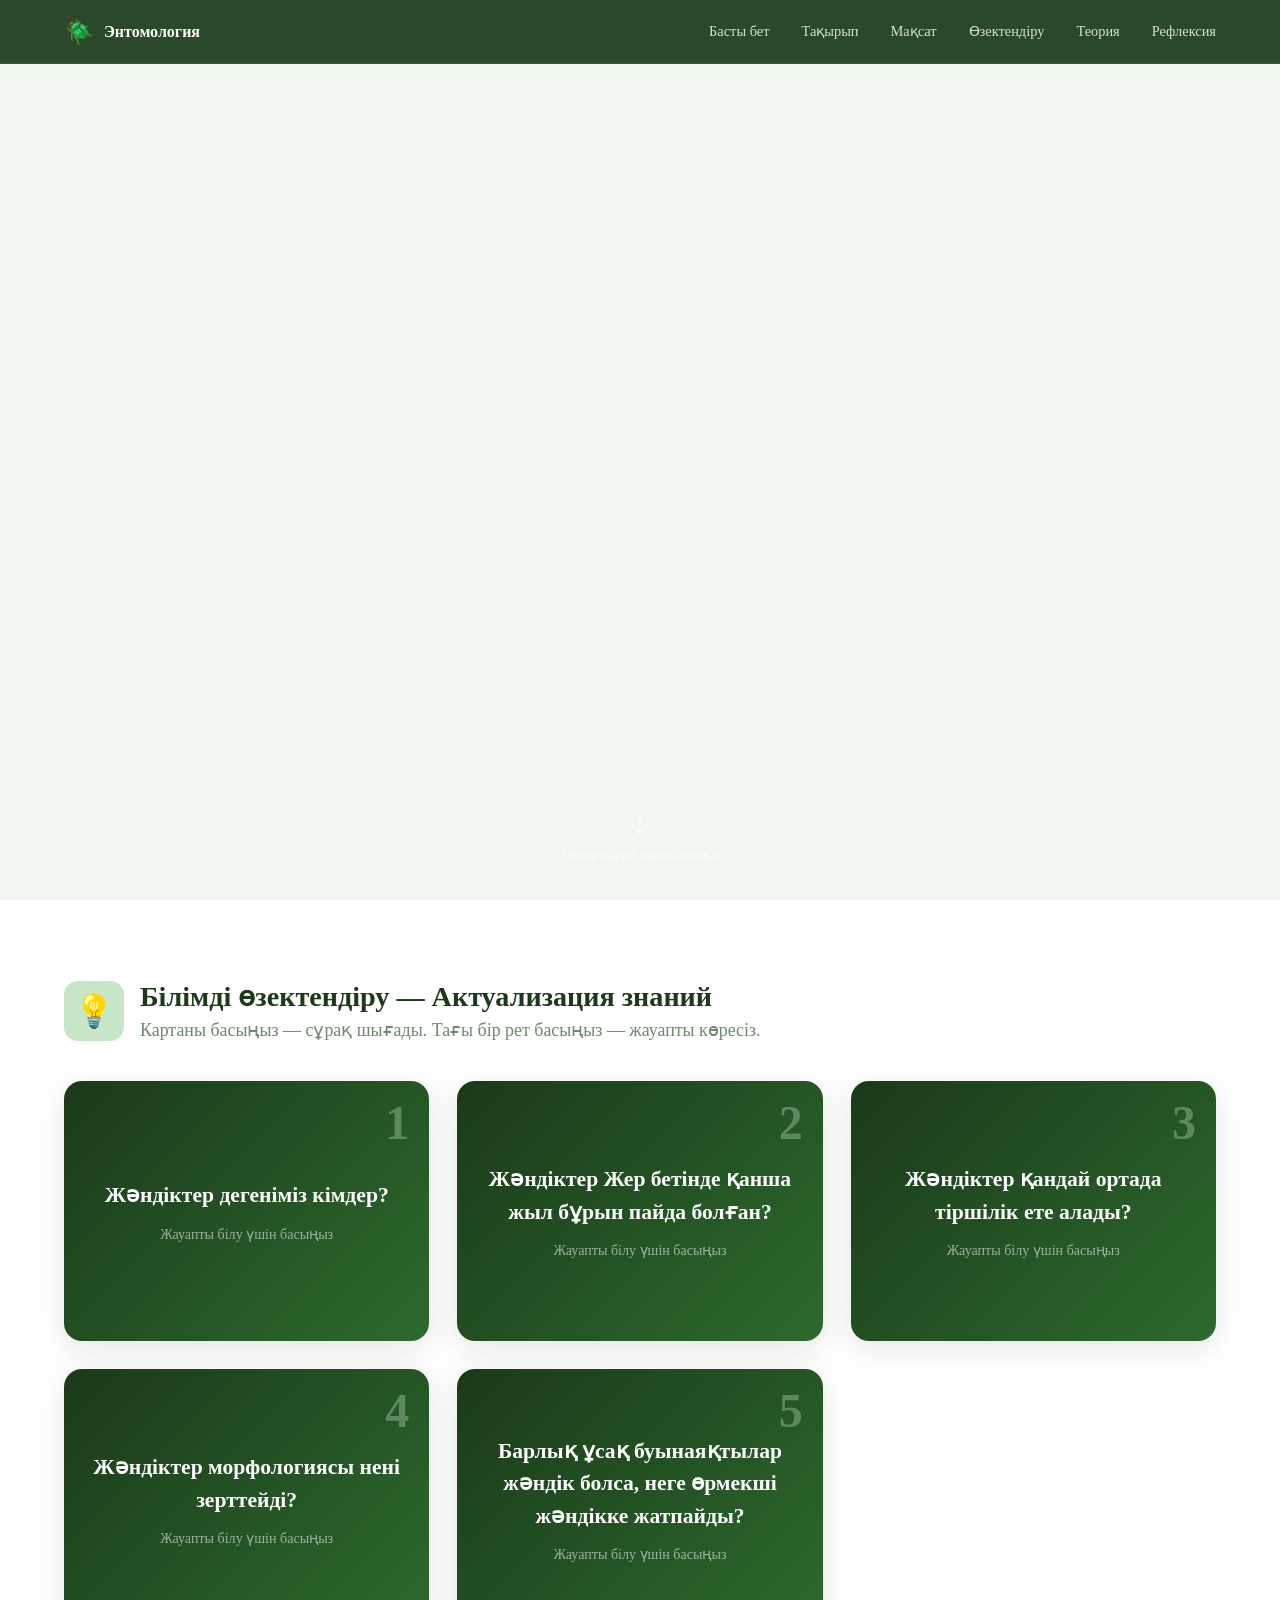
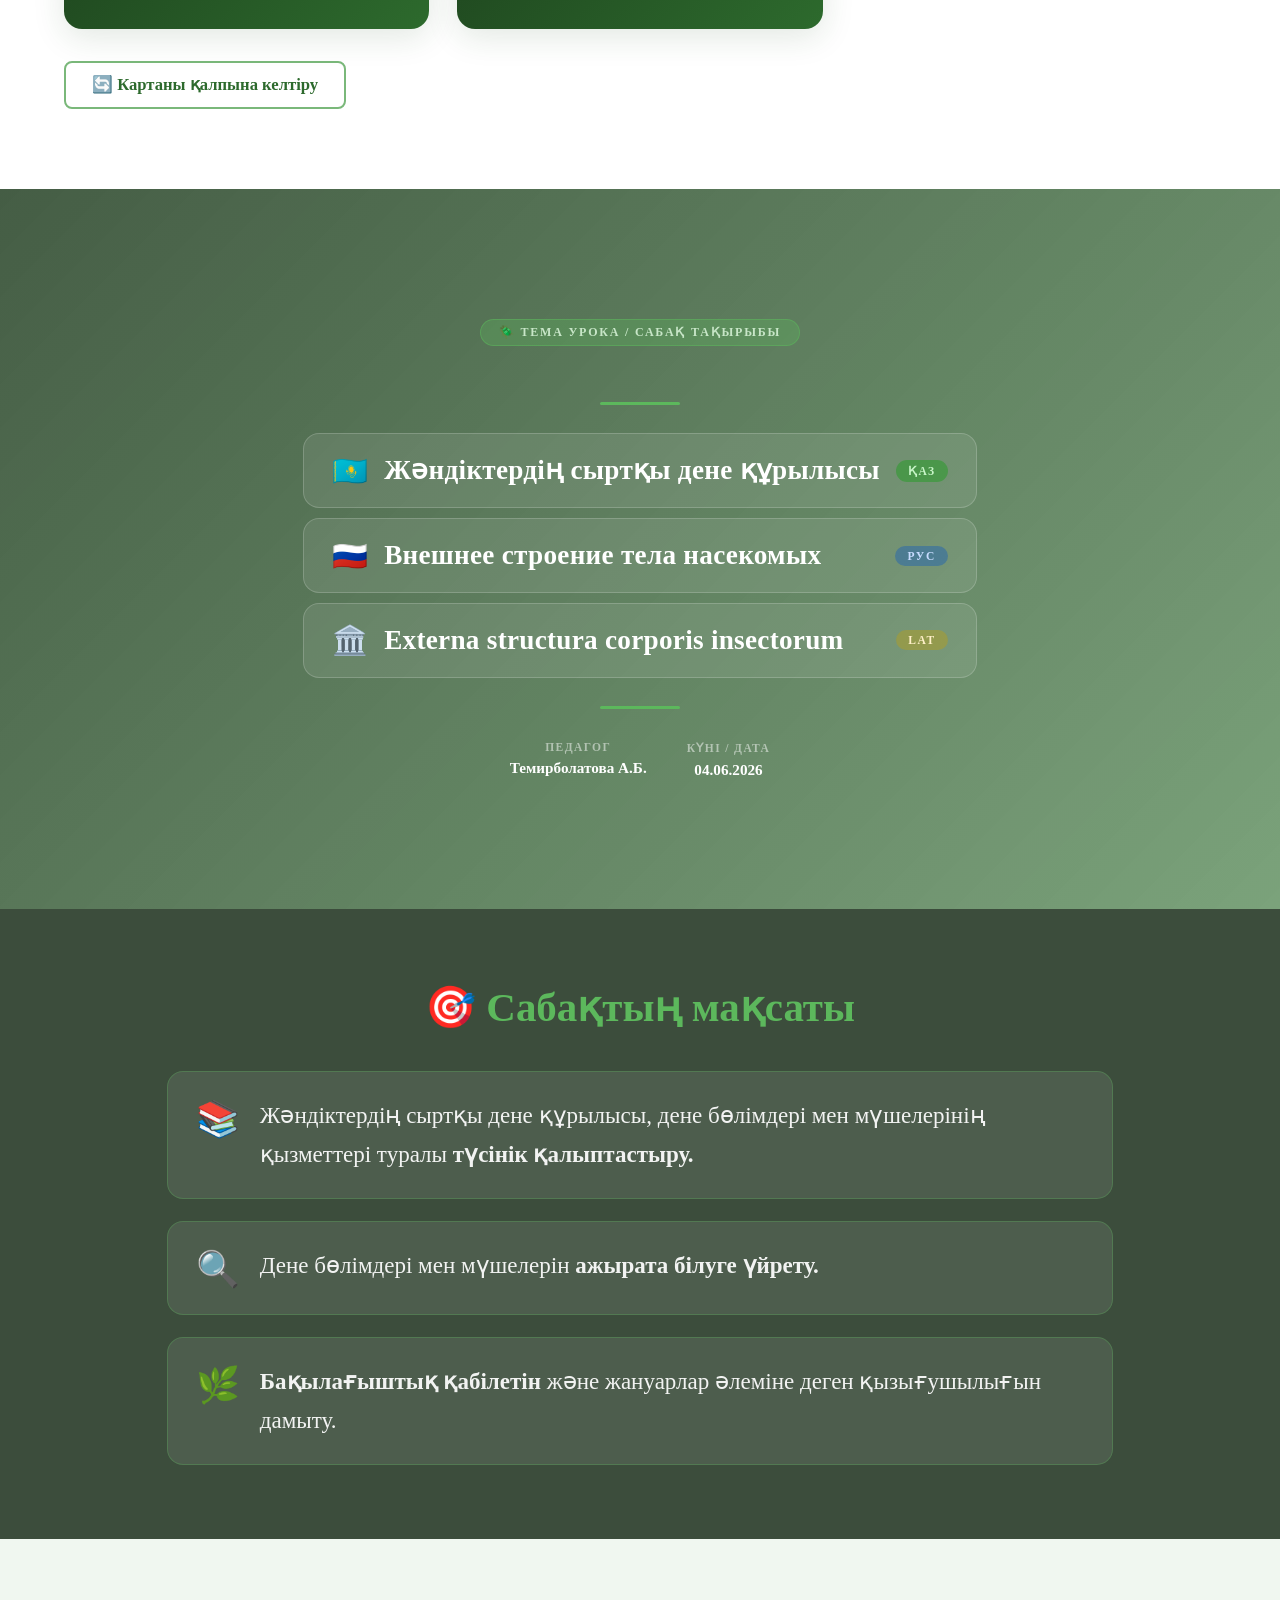
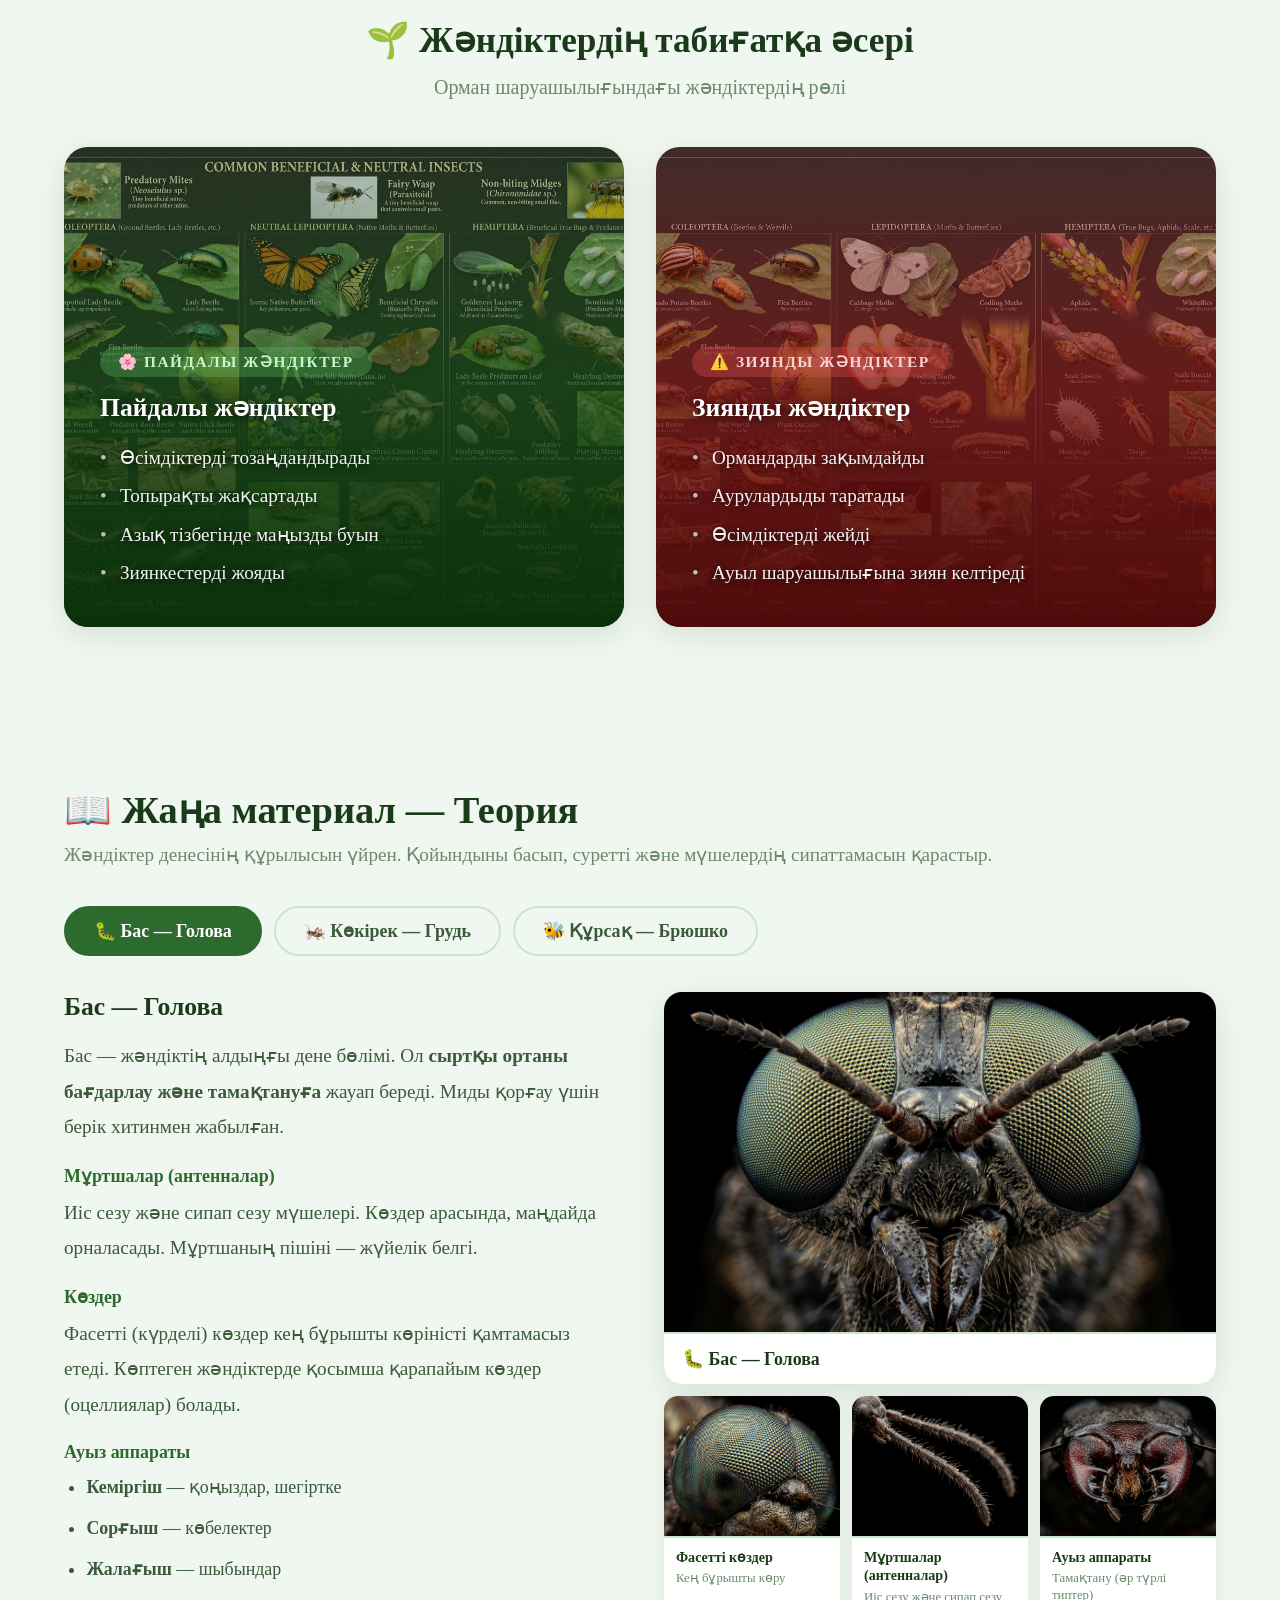
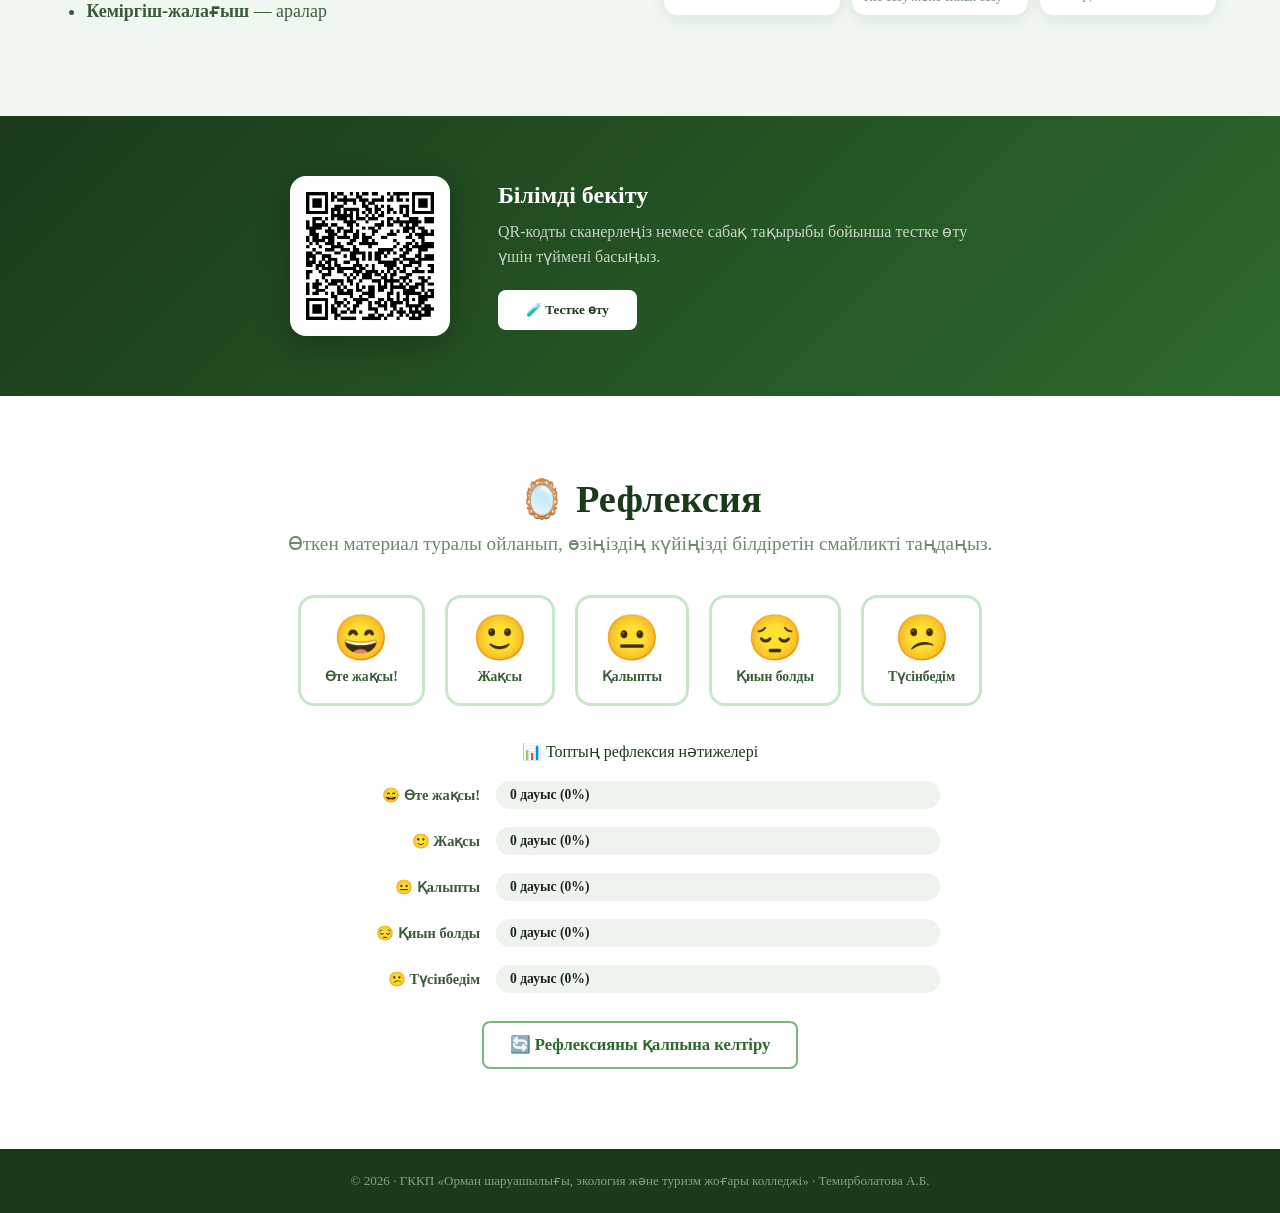
==== commit 8ccfa406: "Update index.html" ====
--- a/index.html
+++ b/index.html
@@ -1,10 +1,9 @@
 <!DOCTYPE html>
-<html lang="ru">
+<html lang="kk">
 <head>
 <meta charset="UTF-8">
 <meta name="viewport" content="width=device-width, initial-scale=1.0">
-<title>Биология — Внешнее строение тела насекомых</title>
-<!-- Times New Roman поддерживает казахские буквы, внешние шрифты не нужны -->
+<title>Биология — Жәндіктердің сыртқы дене құрылысы</title>
 <style>
   :root {
     --green-dark: #1a3a1a;
@@ -45,7 +44,6 @@
     overflow: hidden;
   }
   .hero-video { position: absolute; inset: 0; width: 100%; height: 100%; object-fit: cover; z-index: 0; }
-  /* Убираем затемнение — чистое видео */
   .scroll-hint {
     position: absolute; bottom: 36px; left: 50%; transform: translateX(-50%); z-index: 2;
     display: flex; flex-direction: column; align-items: center; gap: 8px; color: rgba(255,255,255,0.75); font-size: 0.85rem;
@@ -53,7 +51,7 @@
   }
   .scroll-hint svg { width: 28px; height: 28px; }
 
-  /* ===== BLOCK 2: ТЕМА (3 языка, фоновая картинка) ===== */
+  /* ===== BLOCK 2: ТЕМА ===== */
   #tema-block {
     position: relative; min-height: 80vh;
     display: flex; align-items: center; justify-content: center;
@@ -77,48 +75,25 @@
     color: var(--green-pale); font-size: 0.75rem; font-weight: 700; letter-spacing: .15em; text-transform: uppercase;
     padding: 5px 18px; border-radius: 50px; margin-bottom: 28px;
   }
-  /* Все 3 языка — единый стиль, одинаковый крупный размер, столбик */
   .tema-lang-row {
-    display: flex;
-    flex-direction: column;
-    gap: 10px;
-    margin-bottom: 4px;
-    max-width: 820px;
-    margin-left: auto;
-    margin-right: auto;
+    display: flex; flex-direction: column; gap: 10px; margin-bottom: 4px;
+    max-width: 820px; margin-left: auto; margin-right: auto;
   }
   .tema-lang-item {
-    display: flex;
-    align-items: center;
-    justify-content: space-between;
-    gap: 16px;
-    padding: 18px 28px;
-    border-radius: 16px;
-    background: rgba(255,255,255,0.09);
-    border: 1px solid rgba(255,255,255,0.18);
+    display: flex; align-items: center; justify-content: space-between; gap: 16px;
+    padding: 18px 28px; border-radius: 16px;
+    background: rgba(255,255,255,0.09); border: 1px solid rgba(255,255,255,0.18);
     transition: background .2s;
   }
   .tema-lang-item:hover { background: rgba(255,255,255,0.16); }
   .tema-lang-flag { font-size: 1.8rem; flex-shrink: 0; }
   .tema-lang-text {
-    font-family: var(--font);
-    font-size: clamp(1.15rem, 2.6vw, 1.7rem);
-    font-weight: 700;
-    color: #fff;
-    line-height: 1.35;
-    text-align: left;
-    flex: 1;
-    letter-spacing: 0.01em;
+    font-family: var(--font); font-size: clamp(1.15rem, 2.6vw, 1.7rem); font-weight: 700;
+    color: #fff; line-height: 1.35; text-align: left; flex: 1; letter-spacing: 0.01em;
   }
   .tema-lang-tag {
-    font-family: var(--font);
-    font-size: 0.72rem;
-    font-weight: 700;
-    text-transform: uppercase;
-    letter-spacing: .14em;
-    padding: 4px 12px;
-    border-radius: 50px;
-    flex-shrink: 0;
+    font-family: var(--font); font-size: 0.72rem; font-weight: 700; text-transform: uppercase;
+    letter-spacing: .14em; padding: 4px 12px; border-radius: 50px; flex-shrink: 0;
   }
   .tag-kaz { background: rgba(0,160,0,0.35); color: #c8f5c8; }
   .tag-rus { background: rgba(0,80,200,0.35); color: #c8dcff; }
@@ -135,30 +110,13 @@
     display: flex; align-items: center; justify-content: center;
     overflow: hidden;
   }
-  .cel-bg {
-    position: absolute; inset: 0; z-index: 0;
-    background-image: url('cel_bg.jpg');
-    background-size: cover; background-position: center;
-  }
-  .cel-overlay {
-    position: absolute; inset: 0; z-index: 1;
-    background: rgba(10,30,10,0.78);
-  }
-  .cel-content {
-    position: relative; z-index: 2; max-width: 1100px; padding: 70px 6vw;
-    animation: fadeUp .9s ease both;
-  }
-  .cel-title {
-    font-family: var(--font); font-size: clamp(1.6rem,3.2vw,2.6rem); font-weight: 900;
-    color: var(--green-pale); margin-bottom: 40px; text-align: center;
-  }
+  .cel-bg { position: absolute; inset: 0; z-index: 0; background-image: url('cel_bg.jpg'); background-size: cover; background-position: center; }
+  .cel-overlay { position: absolute; inset: 0; z-index: 1; background: rgba(10,30,10,0.78); }
+  .cel-content { position: relative; z-index: 2; max-width: 1100px; padding: 70px 6vw; animation: fadeUp .9s ease both; }
+  .cel-title { font-family: var(--font); font-size: clamp(1.6rem,3.2vw,2.6rem); font-weight: 900; color: var(--green-pale); margin-bottom: 40px; text-align: center; }
   .cel-title span { color: var(--accent); }
   .cel-list { list-style: none; display: flex; flex-direction: column; gap: 22px; }
-  .cel-list li {
-    display: flex; align-items: flex-start; gap: 20px;
-    background: rgba(255,255,255,0.09); border: 1px solid rgba(92,184,92,0.3);
-    border-radius: 16px; padding: 24px 28px;
-  }
+  .cel-list li { display: flex; align-items: flex-start; gap: 20px; background: rgba(255,255,255,0.09); border: 1px solid rgba(92,184,92,0.3); border-radius: 16px; padding: 24px 28px; }
   .cel-list li .cel-ico { font-size: 2.2rem; flex-shrink: 0; margin-top: 2px; }
   .cel-list li .cel-text { font-size: clamp(1.1rem,1.8vw,1.45rem); color: rgba(255,255,255,0.93); line-height: 1.7; }
 
@@ -167,39 +125,18 @@
   .vlianie-title { font-family: var(--font); font-size: clamp(1.5rem,3vw,2.2rem); font-weight: 800; color: var(--green-dark); text-align: center; margin-bottom: 14px; }
   .vlianie-sub { text-align: center; color: var(--text-light); margin-bottom: 48px; font-size: clamp(1rem,1.6vw,1.25rem); }
   .vlianie-grid { display: grid; grid-template-columns: 1fr 1fr; gap: 32px; max-width: 1400px; margin: 0 auto; }
-  .vlianie-card {
-    border-radius: 24px; overflow: hidden; box-shadow: var(--card-shadow);
-    position: relative; min-height: 480px; display: flex; flex-direction: column; justify-content: flex-end;
-    cursor: pointer; transition: transform .3s;
-  }
+  .vlianie-card { border-radius: 24px; overflow: hidden; box-shadow: var(--card-shadow); position: relative; min-height: 480px; display: flex; flex-direction: column; justify-content: flex-end; cursor: pointer; transition: transform .3s; }
   .vlianie-card:hover { transform: translateY(-6px); }
-  .vlianie-card img {
-    position: absolute; inset: 0; width: 100%; height: 100%; object-fit: cover; z-index: 0;
-    transition: transform .4s;
-  }
+  .vlianie-card img { position: absolute; inset: 0; width: 100%; height: 100%; object-fit: cover; z-index: 0; transition: transform .4s; }
   .vlianie-card:hover img { transform: scale(1.06); }
   .vlianie-card-overlay { position: absolute; inset: 0; z-index: 1; }
-  /* Более тёмный градиент — лучше читается текст поверх фото */
   .card-polezn .vlianie-card-overlay { background: linear-gradient(to top, rgba(10,50,10,0.97) 0%, rgba(20,70,20,0.75) 50%, rgba(20,70,20,0.2) 100%); }
   .card-vred  .vlianie-card-overlay { background: linear-gradient(to top, rgba(80,10,10,0.97) 0%, rgba(120,20,20,0.75) 50%, rgba(120,20,20,0.2) 100%); }
   .vlianie-card-body { position: relative; z-index: 2; padding: 32px 36px; }
-  .vlianie-card-tag {
-    display: inline-block; padding: 6px 18px; border-radius: 50px;
-    font-size: clamp(0.85rem,1.2vw,1rem);
-    font-weight: 700; text-transform: uppercase; letter-spacing: .1em; margin-bottom: 14px;
-  }
-  .vlianie-card h3 {
-    font-family: var(--font); font-size: clamp(1.3rem,2vw,1.7rem);
-    color: #fff; margin-bottom: 16px; line-height: 1.3;
-    text-shadow: 0 2px 8px rgba(0,0,0,0.6);
-  }
+  .vlianie-card-tag { display: inline-block; padding: 6px 18px; border-radius: 50px; font-size: clamp(0.85rem,1.2vw,1rem); font-weight: 700; text-transform: uppercase; letter-spacing: .1em; margin-bottom: 14px; }
+  .vlianie-card h3 { font-family: var(--font); font-size: clamp(1.3rem,2vw,1.7rem); color: #fff; margin-bottom: 16px; line-height: 1.3; text-shadow: 0 2px 8px rgba(0,0,0,0.6); }
   .vlianie-card ul { list-style: none; }
-  .vlianie-card ul li {
-    color: rgba(255,255,255,0.95); font-size: clamp(1rem,1.5vw,1.2rem);
-    line-height: 1.8; padding-left: 20px; position: relative;
-    text-shadow: 0 1px 6px rgba(0,0,0,0.7);
-    margin-bottom: 4px;
-  }
+  .vlianie-card ul li { color: rgba(255,255,255,0.95); font-size: clamp(1rem,1.5vw,1.2rem); line-height: 1.8; padding-left: 20px; position: relative; text-shadow: 0 1px 6px rgba(0,0,0,0.7); margin-bottom: 4px; }
   .vlianie-card ul li::before { content: '•'; position: absolute; left: 0; color: rgba(255,255,255,0.7); font-size: 1.2rem; }
   .card-polezn .vlianie-card-tag { background: rgba(92,184,92,0.35); color: #c8f5c8; }
   .card-vred  .vlianie-card-tag { background: rgba(220,80,80,0.35); color: #ffd0d0; }
@@ -242,82 +179,22 @@
   .tab-text .sub-section { margin-top: 20px; }
   .tab-text .sub-section h4 { font-weight: 700; color: var(--green-main); margin-bottom: 8px; font-size: clamp(1rem,1.4vw,1.15rem); }
 
-  /* ===== ТЕОРИЯ: медиа-колонка — 1 большое фото + 3 маленьких ===== */
-  .tab-media {
-    display: flex;
-    flex-direction: column;
-    gap: 12px;
-  }
-
-  /* Главная карточка — большое фото */
-  .organ-main-card {
-    border-radius: 18px;
-    overflow: hidden;
-    box-shadow: var(--card-shadow);
-    background: var(--green-pale);
-    transition: transform .25s, box-shadow .25s;
-  }
+  .tab-media { display: flex; flex-direction: column; gap: 12px; }
+  .organ-main-card { border-radius: 18px; overflow: hidden; box-shadow: var(--card-shadow); background: var(--green-pale); transition: transform .25s, box-shadow .25s; }
   .organ-main-card:hover { transform: translateY(-3px); box-shadow: 0 16px 40px rgba(30,80,30,0.18); }
-  .organ-main-card .main-img {
-    width: 100%; height: 340px;
-    object-fit: cover; display: block;
-    transition: transform .35s;
-  }
+  .organ-main-card .main-img { width: 100%; height: 340px; object-fit: cover; display: block; transition: transform .35s; }
   .organ-main-card:hover .main-img { transform: scale(1.04); }
-  .organ-main-card .main-img-placeholder {
-    width: 100%; height: 340px;
-    display: flex; align-items: center; justify-content: center;
-    font-size: 1rem; color: var(--text-light); font-style: italic;
-  }
-  .organ-main-label {
-    padding: 14px 18px;
-    background: #fff;
-    border-top: 2px solid var(--green-pale);
-    font-family: var(--font);
-    font-size: clamp(1rem,1.4vw,1.15rem); font-weight: 700;
-    color: var(--green-dark);
-  }
-
-  /* Сетка 3 маленьких карточек */
-  .organ-small-grid {
-    display: grid;
-    grid-template-columns: repeat(3, 1fr);
-    gap: 12px;
-  }
-  .organ-small-card {
-    border-radius: 14px;
-    overflow: hidden;
-    box-shadow: 0 4px 16px rgba(30,80,30,0.10);
-    background: #fff;
-    transition: transform .22s, box-shadow .22s;
-    cursor: default;
-  }
+  .organ-main-card .main-img-placeholder { width: 100%; height: 340px; display: flex; align-items: center; justify-content: center; font-size: 1rem; color: var(--text-light); font-style: italic; }
+  .organ-main-label { padding: 14px 18px; background: #fff; border-top: 2px solid var(--green-pale); font-family: var(--font); font-size: clamp(1rem,1.4vw,1.15rem); font-weight: 700; color: var(--green-dark); }
+  .organ-small-grid { display: grid; grid-template-columns: repeat(3, 1fr); gap: 12px; }
+  .organ-small-card { border-radius: 14px; overflow: hidden; box-shadow: 0 4px 16px rgba(30,80,30,0.10); background: #fff; transition: transform .22s, box-shadow .22s; cursor: default; }
   .organ-small-card:hover { transform: translateY(-3px); box-shadow: 0 10px 28px rgba(30,80,30,0.18); }
-  .organ-small-card .small-img {
-    width: 100%; height: 140px;
-    object-fit: cover; display: block;
-    background: var(--green-pale);
-    transition: transform .3s;
-  }
+  .organ-small-card .small-img { width: 100%; height: 140px; object-fit: cover; display: block; background: var(--green-pale); transition: transform .3s; }
   .organ-small-card:hover .small-img { transform: scale(1.07); }
-  .organ-small-card .small-img-placeholder {
-    width: 100%; height: 140px;
-    background: var(--green-pale);
-    display: flex; align-items: center; justify-content: center;
-    font-size: 1.8rem;
-  }
-  .organ-small-label {
-    padding: 10px 12px;
-    border-top: 2px solid var(--green-pale);
-  }
-  .organ-small-label .sl-name {
-    font-weight: 700; color: var(--green-dark);
-    font-size: clamp(0.88rem,1.1vw,1rem); line-height: 1.3;
-  }
-  .organ-small-label .sl-desc {
-    font-size: clamp(0.78rem,1vw,0.9rem); color: var(--text-light);
-    margin-top: 4px; line-height: 1.3;
-  }
+  .organ-small-card .small-img-placeholder { width: 100%; height: 140px; background: var(--green-pale); display: flex; align-items: center; justify-content: center; font-size: 1.8rem; }
+  .organ-small-label { padding: 10px 12px; border-top: 2px solid var(--green-pale); }
+  .organ-small-label .sl-name { font-weight: 700; color: var(--green-dark); font-size: clamp(0.88rem,1.1vw,1rem); line-height: 1.3; }
+  .organ-small-label .sl-desc { font-size: clamp(0.78rem,1vw,0.9rem); color: var(--text-light); margin-top: 4px; line-height: 1.3; }
 
   @media (max-width: 900px) {
     .tab-panel.active { grid-template-columns: 1fr; }
@@ -325,8 +202,7 @@
   }
   @media (max-width: 500px) {
     .organ-small-grid { grid-template-columns: repeat(3, 1fr); gap: 6px; }
-    .organ-small-card .small-img,
-    .organ-small-card .small-img-placeholder { height: 70px; }
+    .organ-small-card .small-img, .organ-small-card .small-img-placeholder { height: 70px; }
   }
 
   /* ===== BLOCK 6: QR ===== */
@@ -358,7 +234,6 @@
   .bar-text { position: absolute; left: 14px; font-size: 0.85rem; font-weight: 700; color: var(--text-dark); pointer-events: none; white-space: nowrap; z-index: 5; text-shadow: 0 1px 2px rgba(255,255,255,0.8); display: flex; align-items: center; }
   .reflection-controls { display: flex; justify-content: center; gap: 12px; margin-top: 28px; }
 
-  /* АНИМАЦИИ */
   @keyframes fadeUp { from { opacity: 0; transform: translateY(28px); } to { opacity: 1; transform: none; } }
   @keyframes bounce { 0%,100% { transform: translateX(-50%) translateY(0); } 50% { transform: translateX(-50%) translateY(-10px); } }
   @keyframes pop { 0% { transform: scale(1); } 50% { transform: scale(1.5); } 100% { transform: scale(1.3); } }
@@ -373,42 +248,42 @@
 <nav>
   <a class="nav-logo" href="#"><span>🪲</span> Энтомология</a>
   <div class="nav-links">
-    <a href="#hero">Главная</a>
-    <a href="#tema-block">Тема</a>
-    <a href="#cel-block">Цель</a>
-    <a href="#dz">Актуализация</a>
+    <a href="#hero">Басты бет</a>
+    <a href="#tema-block">Тақырып</a>
+    <a href="#cel-block">Мақсат</a>
+    <a href="#dz">Өзектендіру</a>
     <a href="#theory">Теория</a>
     <a href="#reflection">Рефлексия</a>
   </div>
 </nav>
 
-<!-- BLOCK 1: HERO VIDEO (только видео, без текста) -->
+<!-- BLOCK 1: HERO VIDEO -->
 <section class="hero" id="hero">
   <video class="hero-video" autoplay muted loop playsinline>
     <source src="3.mp4" type="video/mp4">
   </video>
   <div class="scroll-hint">
     <svg viewBox="0 0 24 24" fill="none" stroke="currentColor" stroke-width="2"><path d="M12 5v14M5 12l7 7 7-7"/></svg>
-    Прокрути вниз
-  </div>
-</section>
-
-<!-- BLOCK 4: АКТУАЛИЗАЦИЯ ЗНАНИЙ (5 карточек) -->
+    Төмен қарай жылжытыңыз
+  </div>
+</section>
+
+<!-- BLOCK 4: АКТУАЛИЗАЦИЯ ЗНАНИЙ -->
 <section id="dz">
   <div class="dz-header">
     <div class="dz-icon">💡</div>
     <div class="dz-meta">
       <h2>Білімді өзектендіру — Актуализация знаний</h2>
-      <p>Нажми на карточку — появится вопрос. Нажми ещё раз — увидишь ответ.</p>
+      <p>Картаны басыңыз — сұрақ шығады. Тағы бір рет басыңыз — жауапты көресіз.</p>
     </div>
   </div>
   <div class="cards-grid" id="cards-grid"></div>
   <div class="dz-controls">
-    <button class="btn-reset" onclick="resetCards()">🔄 Сбросить карточки</button>
-  </div>
-</section>
-
-<!-- BLOCK 2: ТЕМА (3 языка) -->
+    <button class="btn-reset" onclick="resetCards()">🔄 Картаны қалпына келтіру</button>
+  </div>
+</section>
+
+<!-- BLOCK 2: ТЕМА -->
 <section id="tema-block">
   <div class="tema-bg"></div>
   <div class="tema-overlay"></div>
@@ -438,12 +313,12 @@
         <div class="ti-label">Педагог</div>
         <div class="ti-val">Темирболатова А.Б.</div>
       </div>
-      <div class="tema-info-item">
+      <!-- <div class="tema-info-item">
         <div class="ti-label">Курс / Группа</div>
         <div class="ti-val">2 курс · Л-21</div>
-      </div>
+      </div> -->
       <div class="tema-info-item">
-        <div class="ti-label">Дата</div>
+        <div class="ti-label">Күні / Дата</div>
         <div class="ti-val">04.06.2026</div>
       </div>
     </div>
@@ -455,70 +330,64 @@
   <div class="cel-bg"></div>
   <div class="cel-overlay"></div>
   <div class="cel-content">
-    <div class="cel-title">🎯 <span>Сабақтың мақсаты</span> — Цели урока</div>
+    <div class="cel-title">🎯 <span>Сабақтың мақсаты</span></div>
     <ul class="cel-list">
       <li>
         <span class="cel-ico">📚</span>
-        <span class="cel-text">Жәндіктердің сыртқы дене құрылысы, дене бөлімдері мен мүшелерінің қызметтері туралы <strong>түсінік қалыптастыру</strong> — сформировать знания о внешнем строении насекомых, частях тела и функциях органов.</span>
+        <span class="cel-text">Жәндіктердің сыртқы дене құрылысы, дене бөлімдері мен мүшелерінің қызметтері туралы <strong>түсінік қалыптастыру.</strong></span>
       </li>
       <li>
         <span class="cel-ico">🔍</span>
-        <span class="cel-text">Дене бөлімдері мен мүшелерін <strong>ажырата білуге үйрету</strong> — научить различать части тела и органы насекомых.</span>
+        <span class="cel-text">Дене бөлімдері мен мүшелерін <strong>ажырата білуге үйрету.</strong></span>
       </li>
       <li>
         <span class="cel-ico">🌿</span>
-        <span class="cel-text"><strong>Бақылағыштық қабілетін</strong> және жануарлар әлеміне деген қызығушылығын дамыту — развивать наблюдательность и интерес к миру насекомых.</span>
+        <span class="cel-text"><strong>Бақылағыштық қабілетін</strong> және жануарлар әлеміне деген қызығушылығын дамыту.</span>
       </li>
     </ul>
   </div>
 </section>
 
-
-
 <!-- BLOCK 3.1: ВЛИЯНИЕ НА ПРИРОДУ -->
 <section id="vlianie-block">
-  <div class="vlianie-title">🌱 Жәндіктердің табиғатқа әсері — Влияние насекомых на природу</div>
-  <div class="vlianie-sub">Орман шаруашылығындағы жәндіктердің рөлі — роль насекомых в лесном хозяйстве</div>
+  <div class="vlianie-title">🌱 Жәндіктердің табиғатқа әсері</div>
+  <div class="vlianie-sub">Орман шаруашылығындағы жәндіктердің рөлі</div>
   <div class="vlianie-grid">
-    <!-- Полезные -->
     <div class="vlianie-card card-polezn">
-      <img src="1.1.jpeg" alt="Полезные насекомые" onerror="this.style.display='none'">
+      <img src="1.1.jpeg" alt="Пайдалы жәндіктер" onerror="this.style.display='none'">
       <div class="vlianie-card-overlay"></div>
       <div class="vlianie-card-body">
-        <div class="vlianie-card-tag">🌸 Пайдалы / Полезные</div>
-        <h3>Пайдалы жәндіктер — Полезные насекомые</h3>
+        <div class="vlianie-card-tag">🌸 Пайдалы жәндіктер</div>
+        <h3>Пайдалы жәндіктер</h3>
         <ul>
-          <li>Өсімдіктерді тозаңдандырады — опыление растений</li>
-          <li>Топырақты жақсартады — улучшение почвы</li>
-          <li>Азық тізбегінде маңызды — звено пищевой цепи</li>
-          <li>Зиянкестерді жояды — уничтожение вредителей</li>
+          <li>Өсімдіктерді тозаңдандырады</li>
+          <li>Топырақты жақсартады</li>
+          <li>Азық тізбегінде маңызды буын</li>
+          <li>Зиянкестерді жояды</li>
         </ul>
       </div>
     </div>
-    <!-- Вредные -->
     <div class="vlianie-card card-vred">
-      <img src="1.jpeg" alt="Вредные насекомые" onerror="this.style.display='none'">
+      <img src="1.jpeg" alt="Зиянды жәндіктер" onerror="this.style.display='none'">
       <div class="vlianie-card-overlay"></div>
       <div class="vlianie-card-body">
-        <div class="vlianie-card-tag">⚠️ Зиянды / Вредители</div>
-        <h3>Зиянды жәндіктер — Вредные насекомые</h3>
+        <div class="vlianie-card-tag">⚠️ Зиянды жәндіктер</div>
+        <h3>Зиянды жәндіктер</h3>
         <ul>
-          <li>Ормандарды зақымдайды — повреждение лесов</li>
-          <li>Ауруларды тарату — распространение болезней</li>
-          <li>Өсімдіктерді жейді — поедание растений</li>
-          <li>Ауыл шаруашылығына зиян — вред сельскому хозяйству</li>
+          <li>Ормандарды зақымдайды</li>
+          <li>Аурулардыды таратады</li>
+          <li>Өсімдіктерді жейді</li>
+          <li>Ауыл шаруашылығына зиян келтіреді</li>
         </ul>
       </div>
     </div>
   </div>
 </section>
 
-
-
-<!-- BLOCK 5: ТЕОРИЯ (3 вкладки) -->
+<!-- BLOCK 5: ТЕОРИЯ -->
 <section id="theory">
-  <div class="section-title">📖 Теория — Жаңа материал</div>
-  <div class="section-subtitle">Изучи строение тела насекомых. Нажми на вкладку, затем рассмотри фото и описание органов.</div>
+  <div class="section-title">📖 Жаңа материал — Теория</div>
+  <div class="section-subtitle">Жәндіктер денесінің құрылысын үйрен. Қойындыны басып, суретті және мүшелердің сипаттамасын қарастыр.</div>
   <div class="tabs-row" id="tabs-row"></div>
   <div id="tab-panels"></div>
 </section>
@@ -530,51 +399,51 @@
       <img src="qr.png" alt="QR-код к тесту">
     </div>
     <div class="qr-content">
-      <h2>Білімді бекіту — Закрепление</h2>
-      <p>Отсканируй QR-код или нажми кнопку для перехода к тесту по теме урока через App Script.</p>
-      <a class="btn-white" href="test.html">🧪 Перейти к тесту</a>
+      <h2>Білімді бекіту</h2>
+      <p>QR-кодты сканерлеңіз немесе сабақ тақырыбы бойынша тестке өту үшін түймені басыңыз.</p>
+      <a class="btn-white" href="test.html">🧪 Тестке өту</a>
     </div>
   </div>
 </section>
 
 <!-- BLOCK 7: РЕФЛЕКСИЯ -->
 <section id="reflection">
-  <div class="section-title">🪞 Рефлексия — Рефлексия</div>
-  <div class="section-subtitle">Подумай над пройденным материалом и выбери смайлик, который отражает твоё состояние.</div>
+  <div class="section-title">🪞 Рефлексия</div>
+  <div class="section-subtitle">Өткен материал туралы ойланып, өзіңіздің күйіңізді білдіретін смайликті таңдаңыз.</div>
   <div class="emoji-row" id="emoji-row"></div>
   <div class="reflection-chart" id="chart-block">
-    <div class="chart-title">📊 Результаты рефлексии группы</div>
+    <div class="chart-title">📊 Топтың рефлексия нәтижелері</div>
     <div id="bars-container"></div>
   </div>
   <div class="reflection-controls">
-    <button class="btn-reset" onclick="resetReflection()">🔄 Сбросить рефлексию</button>
-  </div>
-</section>
-
-<footer>© 2026 · ГККП «Высший колледж лесного хозяйства, экологии и туризма» · Темирболатова А.Б.</footer>
+    <button class="btn-reset" onclick="resetReflection()">🔄 Рефлексияны қалпына келтіру</button>
+  </div>
+</section>
+
+<footer>© 2026 · ГККП «Орман шаруашылығы, экология және туризм жоғары колледжі» · Темирболатова А.Б.</footer>
 
 <script>
-// ================= BLOCK 4: АКТУАЛИЗАЦИЯ (5 вопросов по новой теме) =================
+// ================= BLOCK 4: АКТУАЛИЗАЦИЯ =================
 const questions = [
   {
     q: "Жәндіктер дегеніміз кімдер?",
-    a: "Жер бетіндегі жануарлардың ең көп таралған тобы — наиболее многочисленная группа животных на Земле."
+    a: "Жер бетіндегі жануарлардың ең көп таралған тобы."
   },
   {
     q: "Жәндіктер Жер бетінде қанша жыл бұрын пайда болған?",
-    a: "300–400 миллион жыл"
+    a: "300–400 миллион жыл бұрын."
   },
   {
     q: "Жәндіктер қандай ортада тіршілік ете алады?",
-    a: "Құрлықта, топырақта, ағаштарда"
-  },
-  {
-    q: "Жәндіктер морфологиясы нені зерттейді? ",
-    a: "Жәндіктер дене мүшелерінің құрылысы мен орналасуын"
+    a: "Құрлықта, топырақта, ағаштарда."
+  },
+  {
+    q: "Жәндіктер морфологиясы нені зерттейді?",
+    a: "Жәндіктер дене мүшелерінің құрылысы мен орналасуын зерттейді."
   },
   {
     q: "Барлық ұсақ буынаяқтылар жәндік болса, неге өрмекші жәндікке жатпайды?",
-    a: "себебі аяқ саны әртүрлі, жәндіктерде мұртша болады"
+    a: "Өйткені аяқ саны әртүрлі, жәндіктерде мұртша болады, өрмекшіде жоқ."
   },
 ];
 
@@ -591,10 +460,10 @@
         <div class="flip-face">
           <span class="q-num">${i+1}</span>
           <div class="q-text">${item.q}</div>
-          <div class="hint">Нажми, чтобы узнать ответ</div>
+          <div class="hint">Жауапты білу үшін басыңыз</div>
         </div>
         <div class="flip-back">
-          <div class="a-label">Жауап / Ответ</div>
+          <div class="a-label">Жауап</div>
           <div class="a-text">${item.a}</div>
         </div>
       </div>`;
@@ -613,60 +482,60 @@
 }
 initCards();
 
-// ================= BLOCK 5: ТЕОРИЯ (3 вкладки) =================
+// ================= BLOCK 5: ТЕОРИЯ (3 вкладки) — КАЗАХСКИЙ =================
 const tabs = [
   {
-    label: "Бас / Голова",
+    label: "Бас — Голова",
     icon: "🐛",
     text: `<h3>Бас — Голова</h3>
-    <p>Голова — передний отдел тела насекомого, отвечающий за <strong>ориентацию в среде и питание</strong>. Жёстко склеротизирована для защиты мозга.</p>
-    <div class="sub-section"><h4>Мұртша — Усики (антенны)</h4><p>Органы обоняния и осязания. Расположены на лбу между глазами. Форма усиков — важный систематический признак.</p></div>
-    <div class="sub-section"><h4>Көздер — Глаза</h4><p>Сложные (фасеточные) глаза обеспечивают широкий угол обзора. У многих есть дополнительные простые глазки (оцеллии).</p></div>
-    <div class="sub-section"><h4>Ауыз аппараты — Ротовой аппарат</h4><ul>
-      <li><strong>Кеміргіш / Грызущий</strong> — жуки, саранча</li>
-      <li><strong>Сорғыш / Сосущий</strong> — бабочки</li>
-      <li><strong>Жалағыш / Лижущий</strong> — мухи</li>
-      <li><strong>Кеміргіш-сорғыш / Грызуще-сосущий</strong> — пчёлы</li>
+    <p>Бас — жәндіктің алдыңғы дене бөлімі. Ол <strong>сыртқы ортаны бағдарлау және тамақтануға</strong> жауап береді. Миды қорғау үшін берік хитинмен жабылған.</p>
+    <div class="sub-section"><h4>Мұртшалар (антенналар)</h4><p>Иіс сезу және сипап сезу мүшелері. Көздер арасында, маңдайда орналасады. Мұртшаның пішіні — жүйелік белгі.</p></div>
+    <div class="sub-section"><h4>Көздер</h4><p>Фасетті (күрделі) көздер кең бұрышты көріністі қамтамасыз етеді. Көптеген жәндіктерде қосымша қарапайым көздер (оцеллиялар) болады.</p></div>
+    <div class="sub-section"><h4>Ауыз аппараты</h4><ul>
+      <li><strong>Кеміргіш</strong> — қоңыздар, шегіртке</li>
+      <li><strong>Сорғыш</strong> — көбелектер</li>
+      <li><strong>Жалағыш</strong> — шыбындар</li>
+      <li><strong>Кеміргіш-жалағыш</strong> — аралар</li>
     </ul></div>`,
     organs: [
-      { ico: "👁️", name: "Фасеточные глаза", desc: "Сложное зрение, широкий обзор", img: "img/2.1.jpeg" },
-      { ico: "〰️", name: "Усики (антенны)", desc: "Обоняние и осязание", img: "img/2.2.jpeg" },
-      { ico: "👄", name: "Ротовой аппарат", desc: "Питание (разные типы)", img: "img/2.3.jpeg" },
+      { ico: "👁️", name: "Фасетті көздер", desc: "Кең бұрышты көру", img: "img/2.1.jpeg" },
+      { ico: "〰️", name: "Мұртшалар (антенналар)", desc: "Иіс сезу және сипап сезу", img: "img/2.2.jpeg" },
+      { ico: "👄", name: "Ауыз аппараты", desc: "Тамақтану (әр түрлі типтер)", img: "img/2.3.jpeg" },
     ],
     mainImg: "img/2.jpeg"
   },
   {
-    label: "Көкірек / Грудь",
+    label: "Көкірек — Грудь",
     icon: "🦗",
     text: `<h3>Көкірек — Грудь</h3>
-    <p>Грудь — <strong>двигательный центр</strong> насекомого. Состоит из трёх сегментов: переднегрудь, среднегрудь, заднегрудь.</p>
-    <div class="sub-section"><h4>Аяқтар — Ноги (3 пары)</h4><ul>
-      <li><strong>Ходильные</strong> — жуки, тараканы</li>
-      <li><strong>Прыгательные</strong> — кузнечики, блохи</li>
-      <li><strong>Плавательные</strong> — водяные жуки</li>
-      <li><strong>Копательные</strong> — медведка</li>
-      <li><strong>Хватательные</strong> — богомол</li>
+    <p>Көкірек — жәндіктің <strong>қозғалыс орталығы</strong>. Үш буыннан тұрады: алдыңғы, ортаңғы және артқы көкірек.</p>
+    <div class="sub-section"><h4>Аяқтар (3 жұп)</h4><ul>
+      <li><strong>Жүретін</strong> — қоңыздар, тарақандар</li>
+      <li><strong>Секіретін</strong> — шегірткелер, бүргелер</li>
+      <li><strong>Жүзетін</strong> — су қоңыздары</li>
+      <li><strong>Қазатын</strong> — медведка</li>
+      <li><strong>Ұстайтын</strong> — бақалшақ</li>
     </ul></div>
-    <div class="sub-section"><h4>Қанаттар — Крылья</h4><p>Крепятся к средне- и заднегруди. У большинства насекомых 2 пары, у мух — 1 пара (вторая пара превратилась в жужжальца). Служат для полёта и расселения.</p></div>`,
+    <div class="sub-section"><h4>Қанаттар</h4><p>Ортаңғы және артқы көкіректе бекінеді. Көптеген жәндіктерде 2 жұп қанат болады, шыбындарда — 1 жұп (екінші жұп жүжілдеуішке айналған). Ұшу және таралу үшін қызмет етеді.</p></div>`,
     organs: [
-      { ico: "🦵", name: "3 пары ног (6 ног)", desc: "Ходьба, прыжки, плавание", img: "img/3.1.jpeg" },
-      { ico: "🪶", name: "Крылья", desc: "Полёт и расселение", img: "img/3.2.jpeg" },
-      { ico: "🔗", name: "3 сегмента груди", desc: "Про-, мезо-, метаторакс", img: "img/3.3.jpeg" },
+      { ico: "🦵", name: "3 жұп аяқ (6 аяқ)", desc: "Жүру, секіру, жүзу", img: "img/3.1.jpeg" },
+      { ico: "🪶", name: "Қанаттар", desc: "Ұшу және таралу", img: "img/3.2.jpeg" },
+      { ico: "🔗", name: "3 көкірек буыны", desc: "Про-, мезо-, метаторакс", img: "img/3.3.jpeg" },
     ],
     mainImg: "img/3.jpeg"
   },
   {
-    label: "Құрсақ / Брюшко",
+    label: "Құрсақ — Брюшко",
     icon: "🐝",
     text: `<h3>Құрсақ — Брюшко</h3>
-    <p>Брюшко — задний отдел тела, содержащий большинство <strong>внутренних органов</strong>. Состоит из 6–11 сегментов.</p>
-    <div class="sub-section"><h4>Тыныс алу — Дыхание</h4><p>На брюшке расположены <strong>стигмы (дыхальца)</strong> — отверстия для входа воздуха в трахейную систему.</p></div>
-    <div class="sub-section"><h4>Ас қорыту — Пищеварение</h4><p>Здесь располагается средняя и задняя кишка — основные органы переваривания и всасывания питательных веществ.</p></div>
-    <div class="sub-section"><h4>Көбею — Размножение</h4><p>Половые органы. У самок часто есть яйцеклад или жало. У некоторых видов на конце брюшка — церки (органы чувств).</p></div>`,
+    <p>Құрсақ — дененің артқы бөлімі. Көптеген <strong>ішкі мүшелер</strong> осында орналасады. 6–11 буыннан тұрады.</p>
+    <div class="sub-section"><h4>Тыныс алу</h4><p>Құрсақта <strong>стигмалар (дыхальцалар)</strong> орналасады — ауаның трахея жүйесіне кіру тесіктері.</p></div>
+    <div class="sub-section"><h4>Ас қорыту</h4><p>Мұнда орта және артқы ішек орналасады — қоректік заттарды қорыту және сіңіру негізгі мүшелері.</p></div>
+    <div class="sub-section"><h4>Көбею</h4><p>Жыныс мүшелері. Ұрғашыларда жұмыртқалағыш немесе ине болады. Кейбір түрлерде құрсақтың соңында церктер (сезім мүшелері) болады.</p></div>`,
     organs: [
-      { ico: "💨", name: "Дыхальца (стигмы)", desc: "Вход воздуха в трахеи", img: "img/4.1.jpeg" },
-      { ico: "🍃", name: "Кишечник", desc: "Пищеварение и всасывание", img: "img/4.2.jpeg" },
-      { ico: "🥚", name: "Половые органы", desc: "Размножение, яйцеклад", img: "img/4.3.jpeg" },
+      { ico: "💨", name: "Дыхальцалар (стигмалар)", desc: "Ауаның трахеяға кіруі", img: "img/4.1.jpeg" },
+      { ico: "🍃", name: "Ішек", desc: "Ас қорыту және сіңіру", img: "img/4.2.jpeg" },
+      { ico: "🥚", name: "Жыныс мүшелері", desc: "Көбею, жұмыртқалағыш", img: "img/4.3.jpeg" },
     ],
     mainImg: "img/4.jpeg"
   },
@@ -691,7 +560,6 @@
     panel.className = 'tab-panel' + (i === 0 ? ' active' : '');
     panel.id = 'panel-' + i;
 
-    // 3 маленьких карточки по органам
     const smallCardsHTML = tab.organs.map(o => `
       <div class="organ-small-card">
         <img class="small-img" src="${o.img}" alt="${o.name}"
@@ -719,11 +587,11 @@
 
 // ================= BLOCK 7: РЕФЛЕКСИЯ =================
 const emojis = [
-  { em: "😄", label: "Отлично!", key: "excellent", color: "#4caf50" },
-  { em: "🙂", label: "Хорошо", key: "good", color: "#8bc34a" },
-  { em: "😐", label: "Нормально", key: "ok", color: "#ffc107" },
-  { em: "😔", label: "Сложно", key: "hard", color: "#ff9800" },
-  { em: "😕", label: "Не понял", key: "confused", color: "#f44336" },
+  { em: "😄", label: "Өте жақсы!", key: "excellent", color: "#4caf50" },
+  { em: "🙂", label: "Жақсы", key: "good", color: "#8bc34a" },
+  { em: "😐", label: "Қалыпты", key: "ok", color: "#ffc107" },
+  { em: "😔", label: "Қиын болды", key: "hard", color: "#ff9800" },
+  { em: "😕", label: "Түсінбедім", key: "confused", color: "#f44336" },
 ];
 
 function getReflectionData() { return JSON.parse(localStorage.getItem('reflection_data_ext') || '{}'); }
@@ -757,7 +625,7 @@
   emojis.forEach(e => {
     const count = data[e.key] || 0;
     const pct = total > 0 ? Math.round(count / total * 100) : 0;
-    const textContent = count > 0 ? `${count} ${pluralize(count, ['студент','студента','студентов'])} (${pct}%)` : '0 голосов (0%)';
+    const textContent = count > 0 ? `${count} студент (${pct}%)` : '0 дауыс (0%)';
     const row = document.createElement('div');
     row.className = 'bar-row';
     row.innerHTML = `
@@ -770,13 +638,8 @@
   });
 }
 
-function pluralize(number, titles) {
-  const cases = [2,0,1,1,1,2];
-  return titles[(number%100>4&&number%100<20)?2:cases[(number%10<5)?number%10:5]];
-}
-
 function resetReflection() {
-  if (confirm("Вы действительно хотите сбросить все результаты голосования группы?")) {
+  if (confirm("Топтың барлық дауыс нәтижелерін қалпына келтіресіз бе?")) {
     localStorage.removeItem('reflection_data_ext');
     initReflection();
   }
